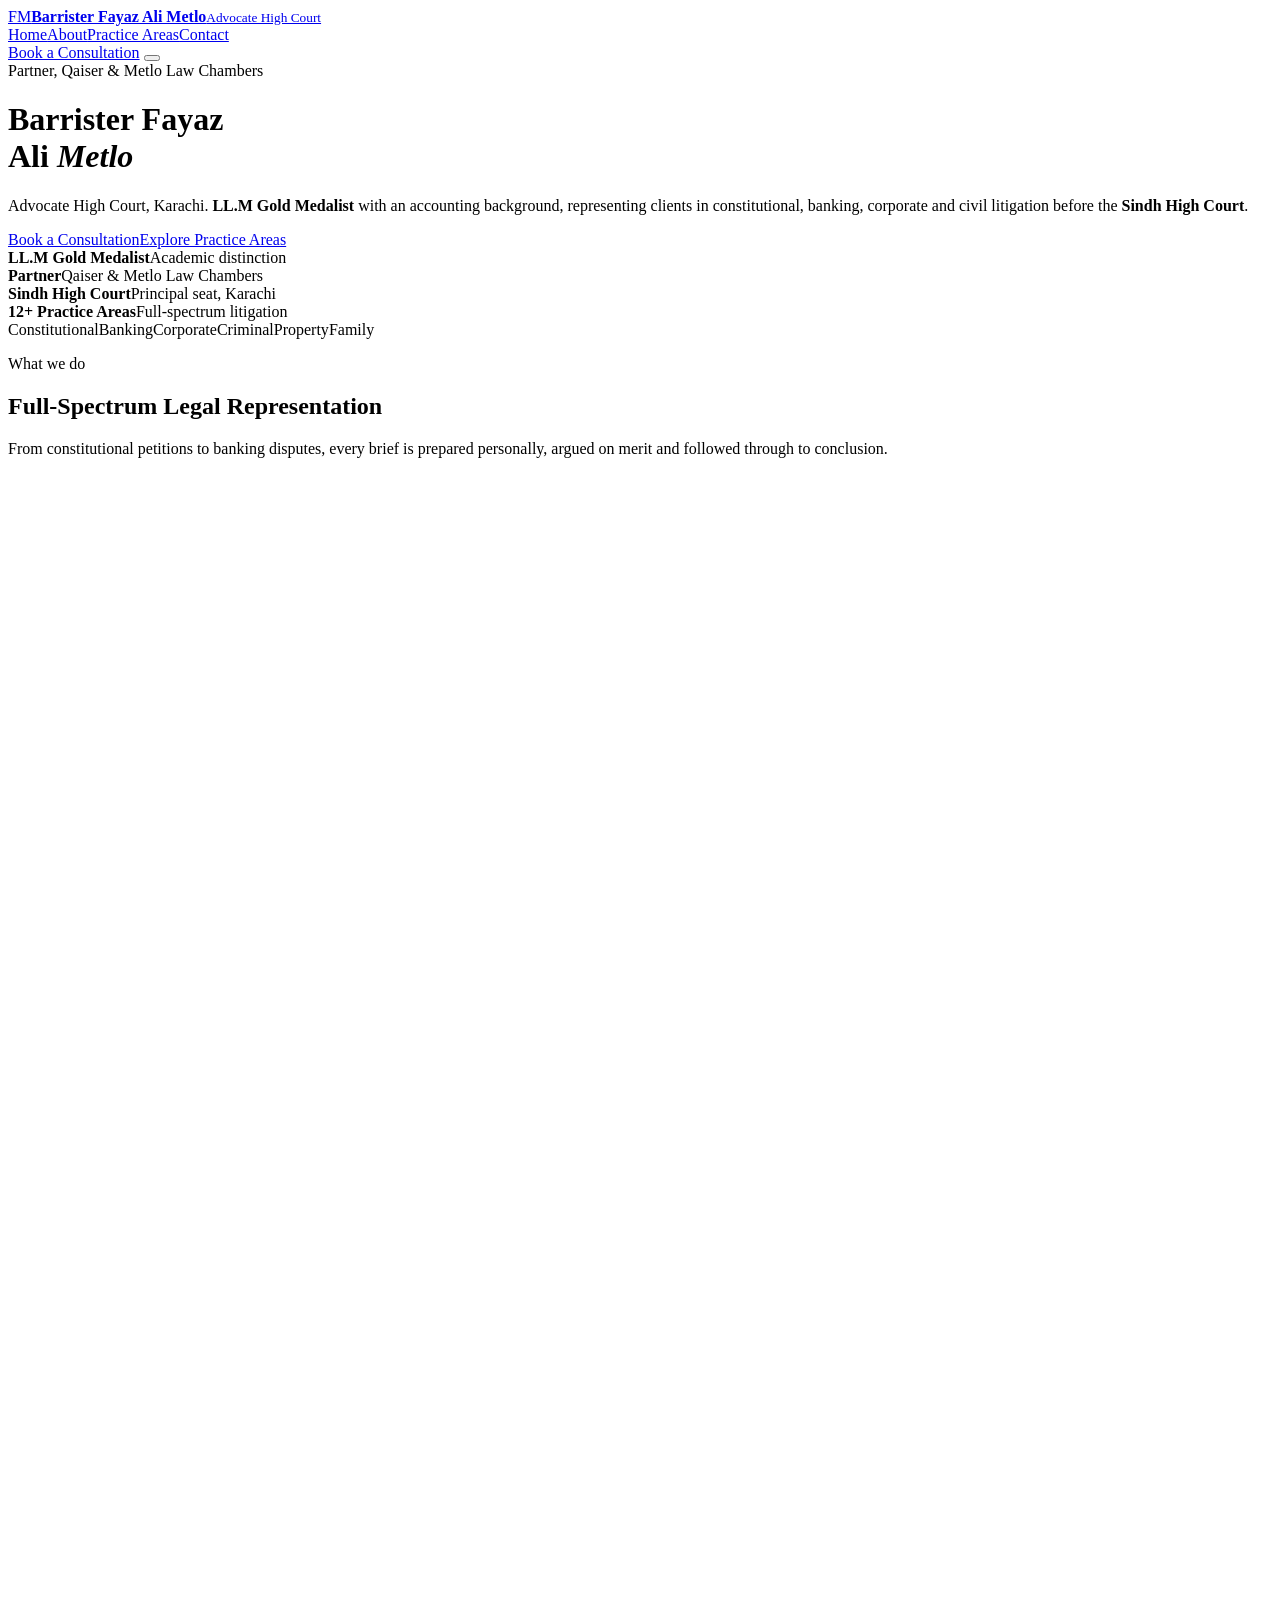
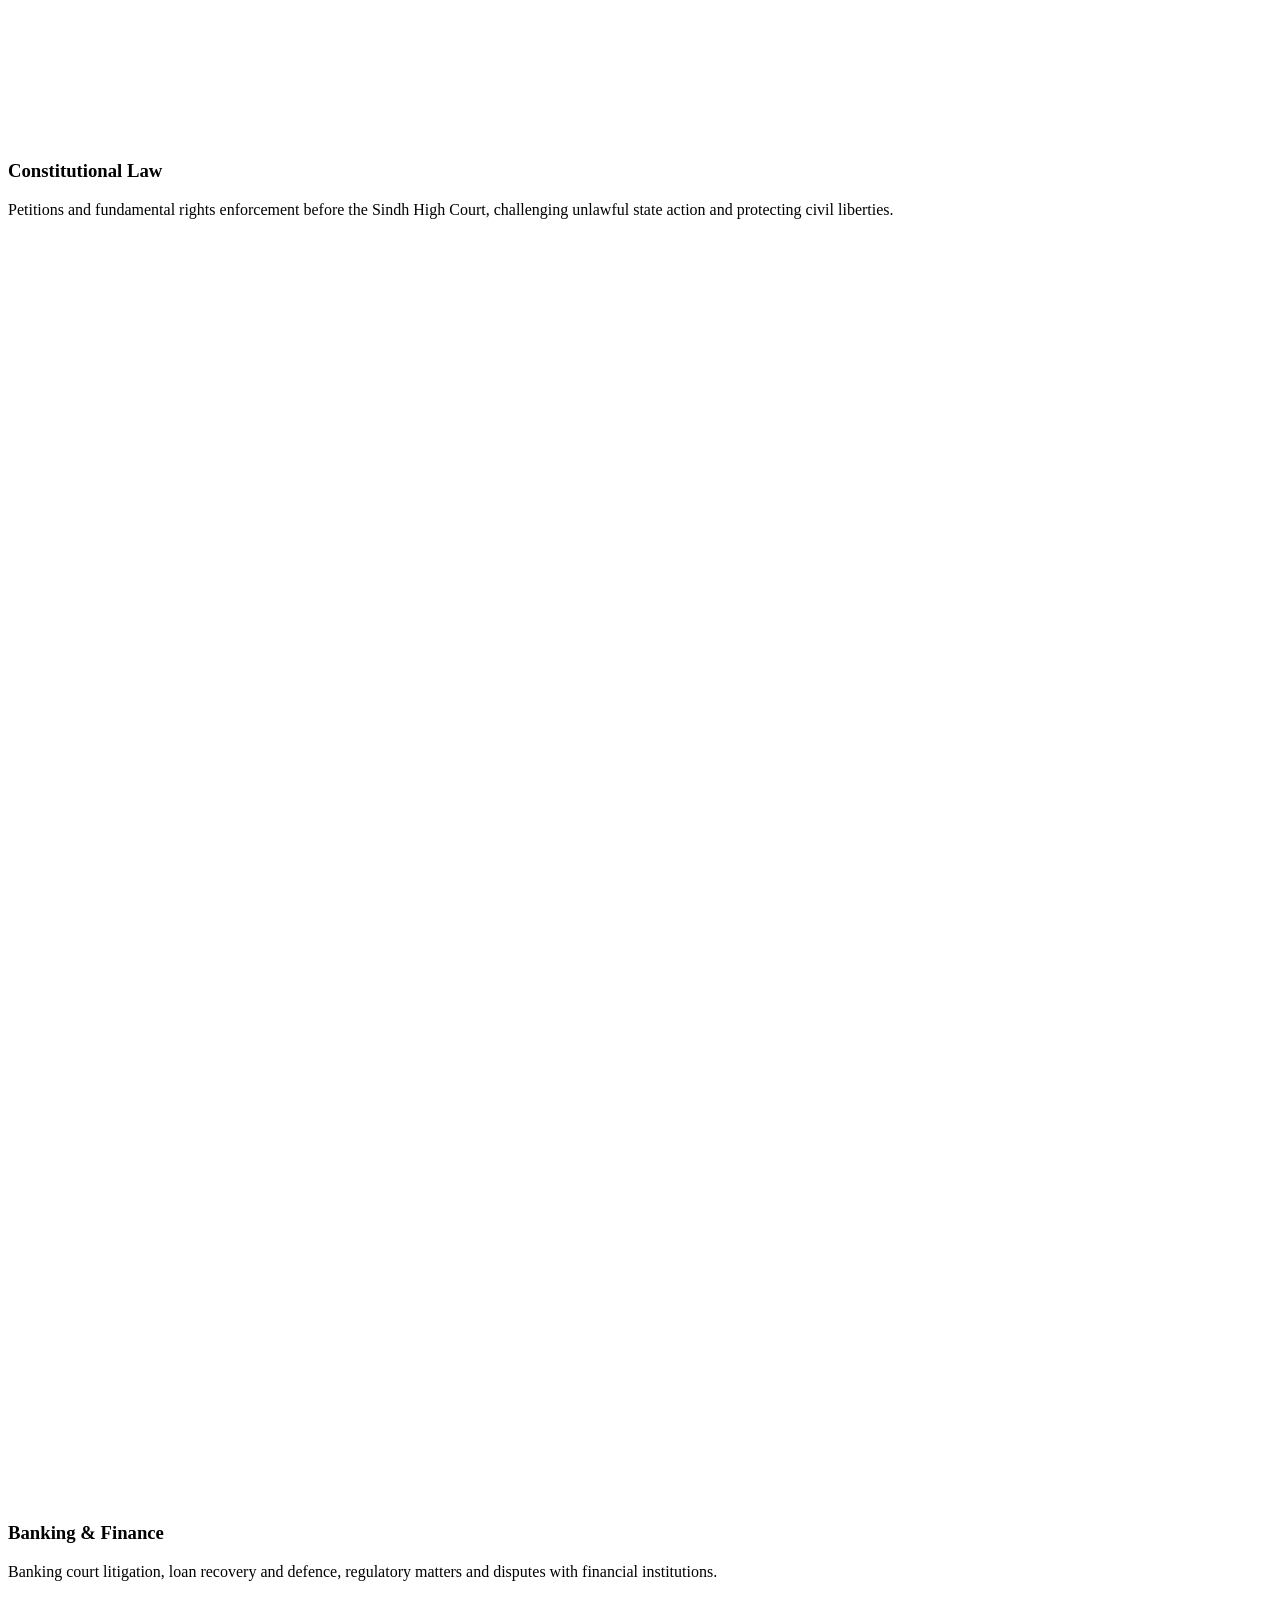
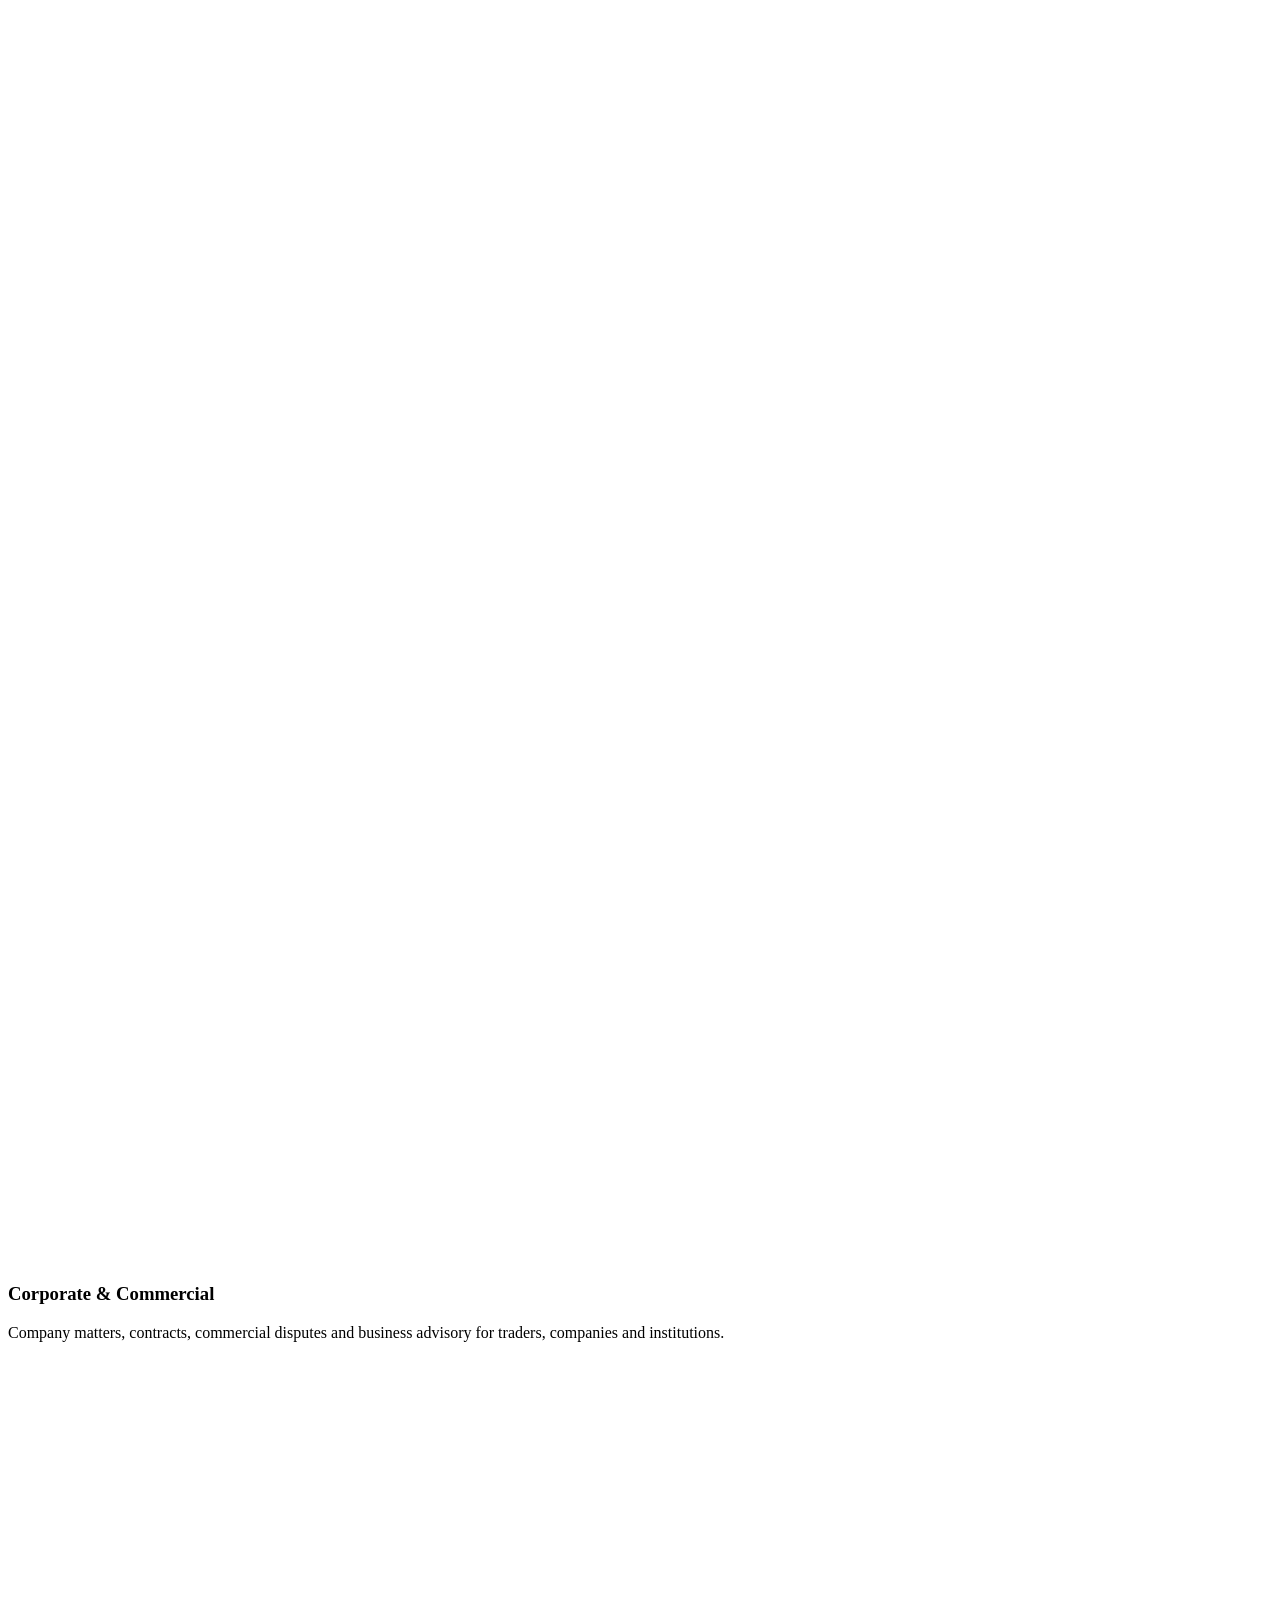
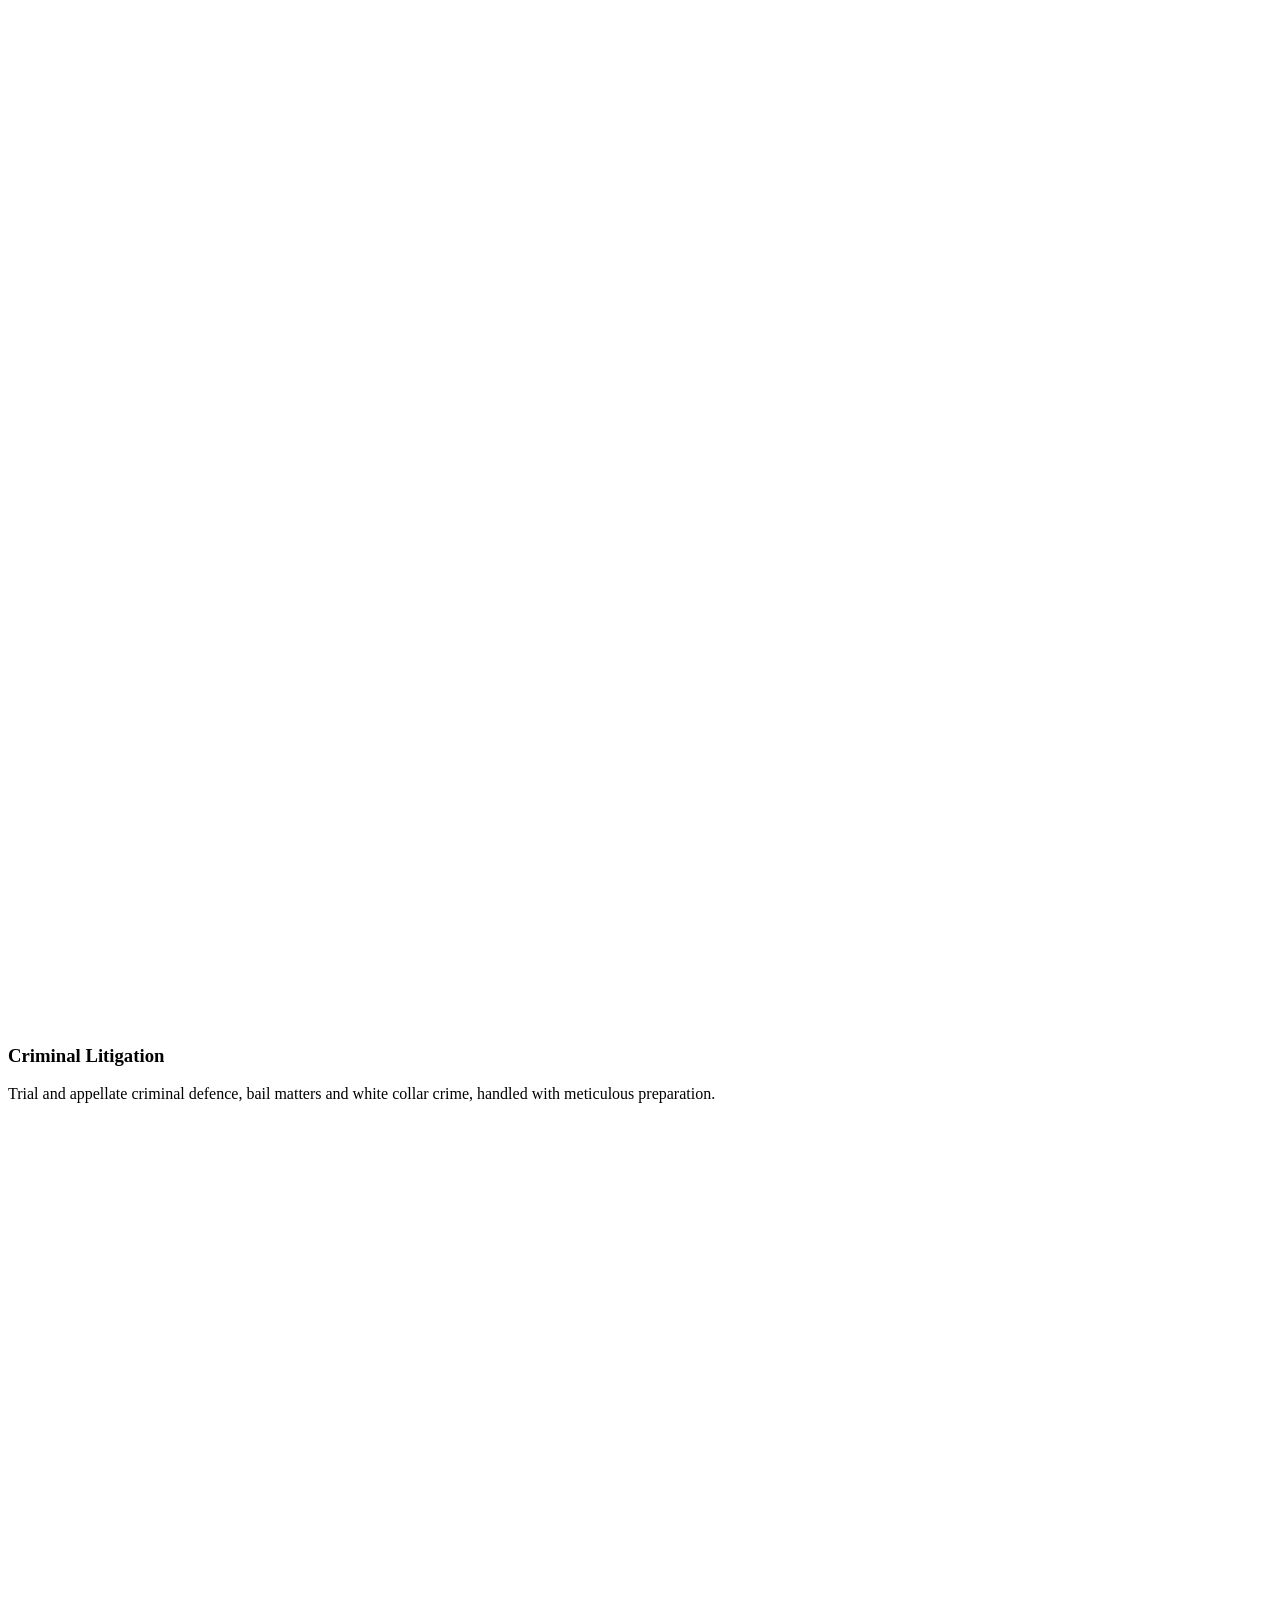
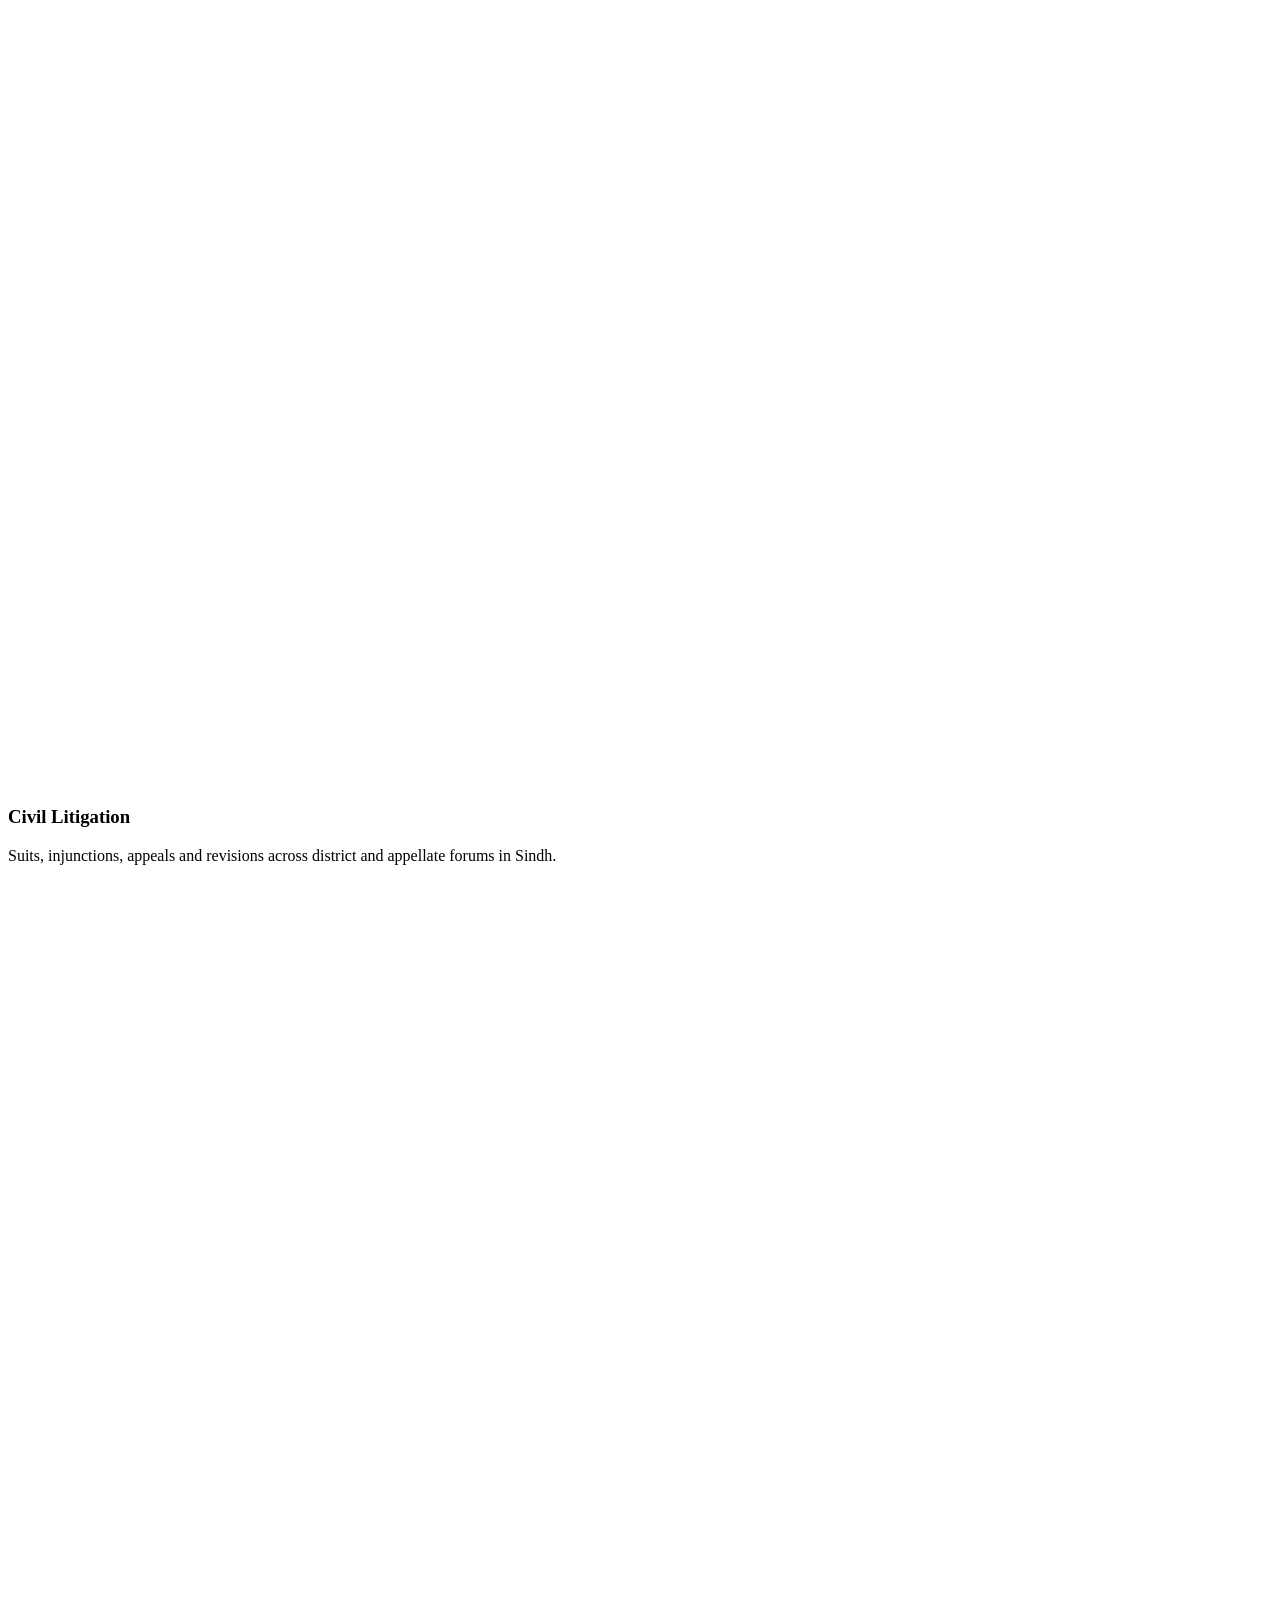
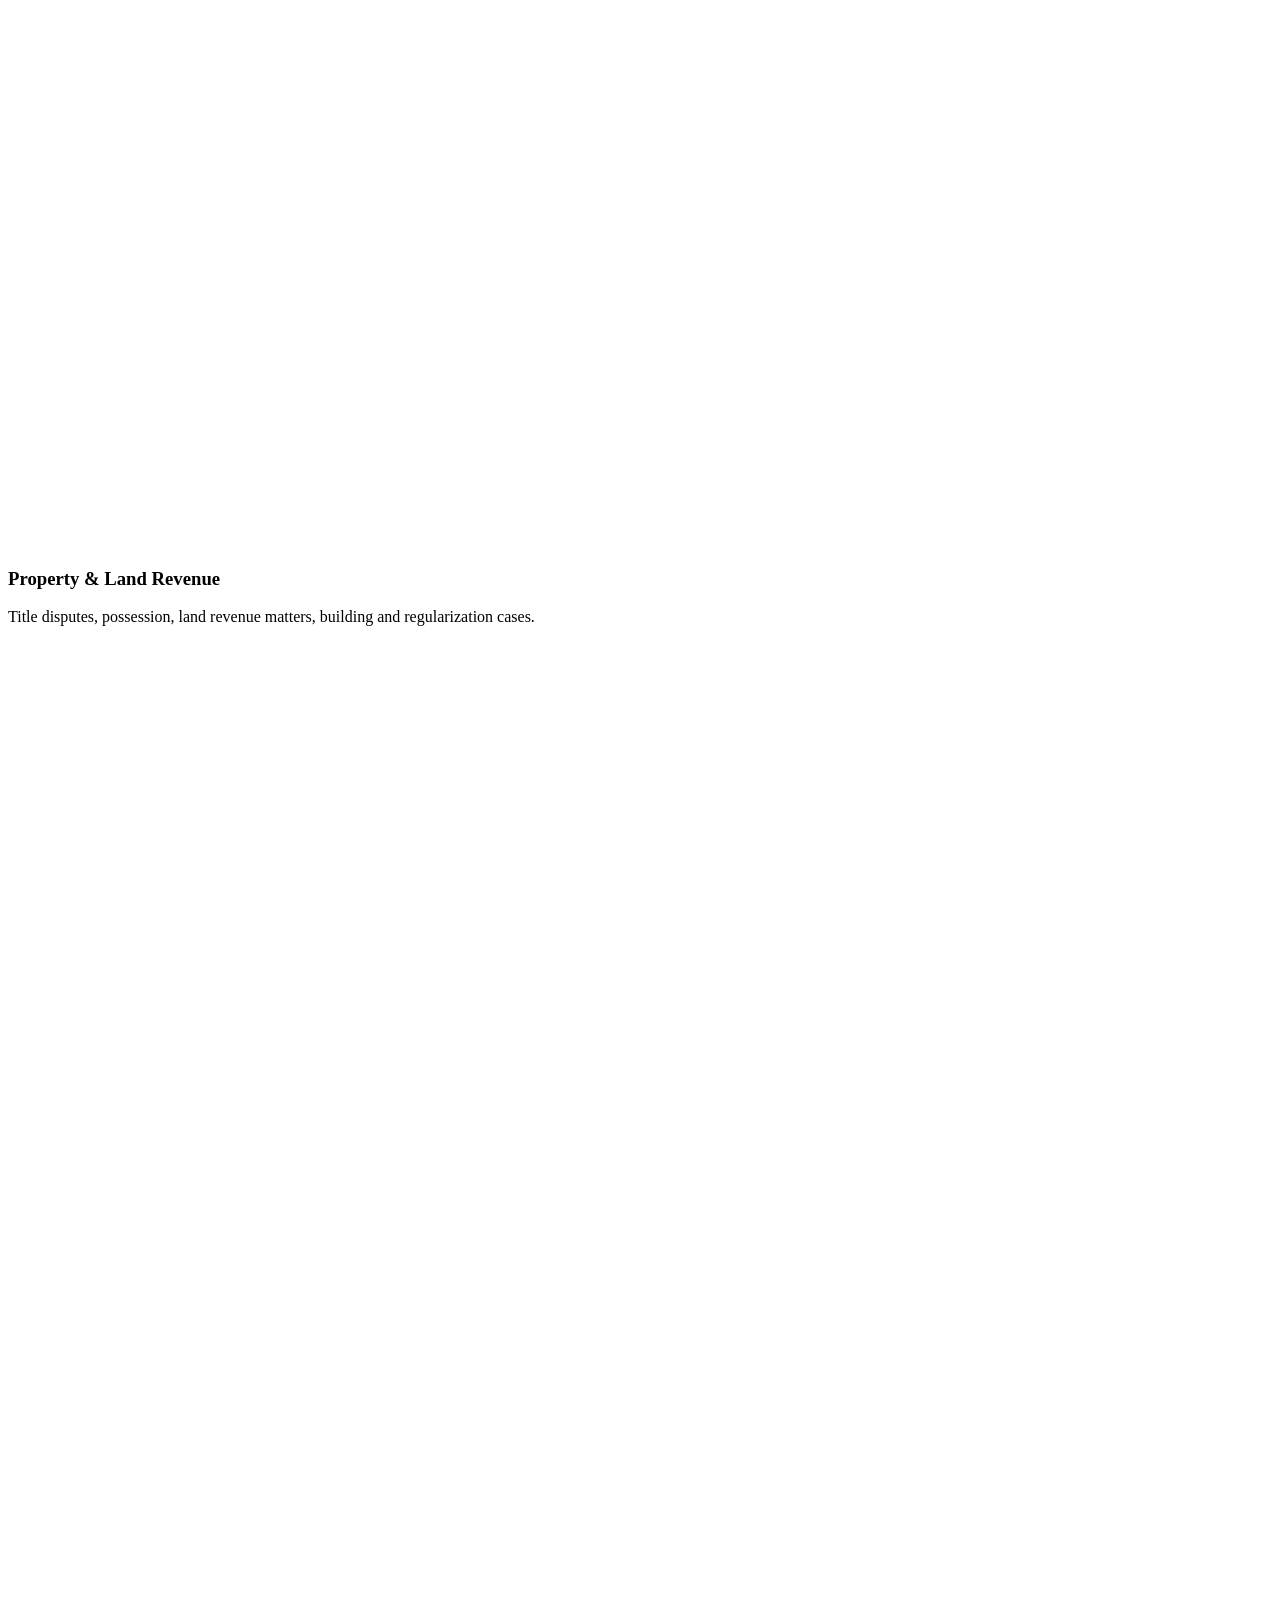
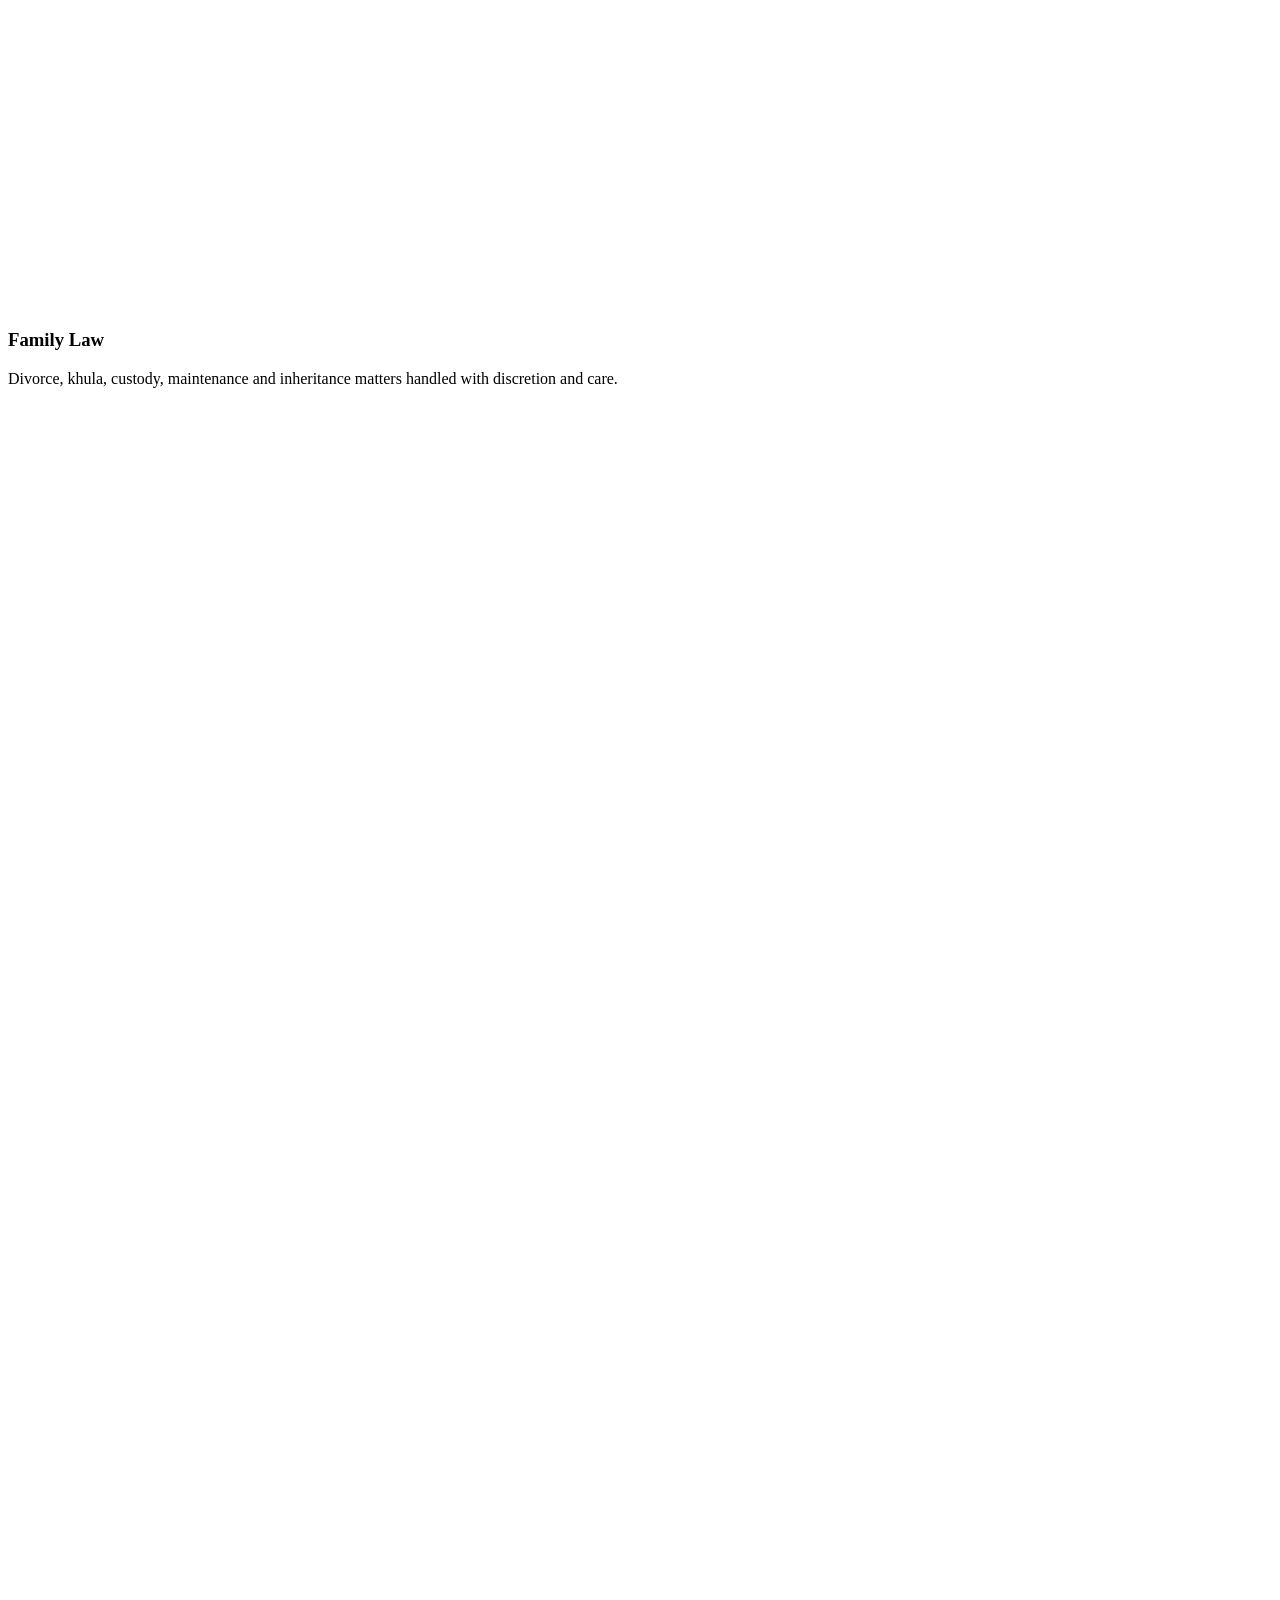
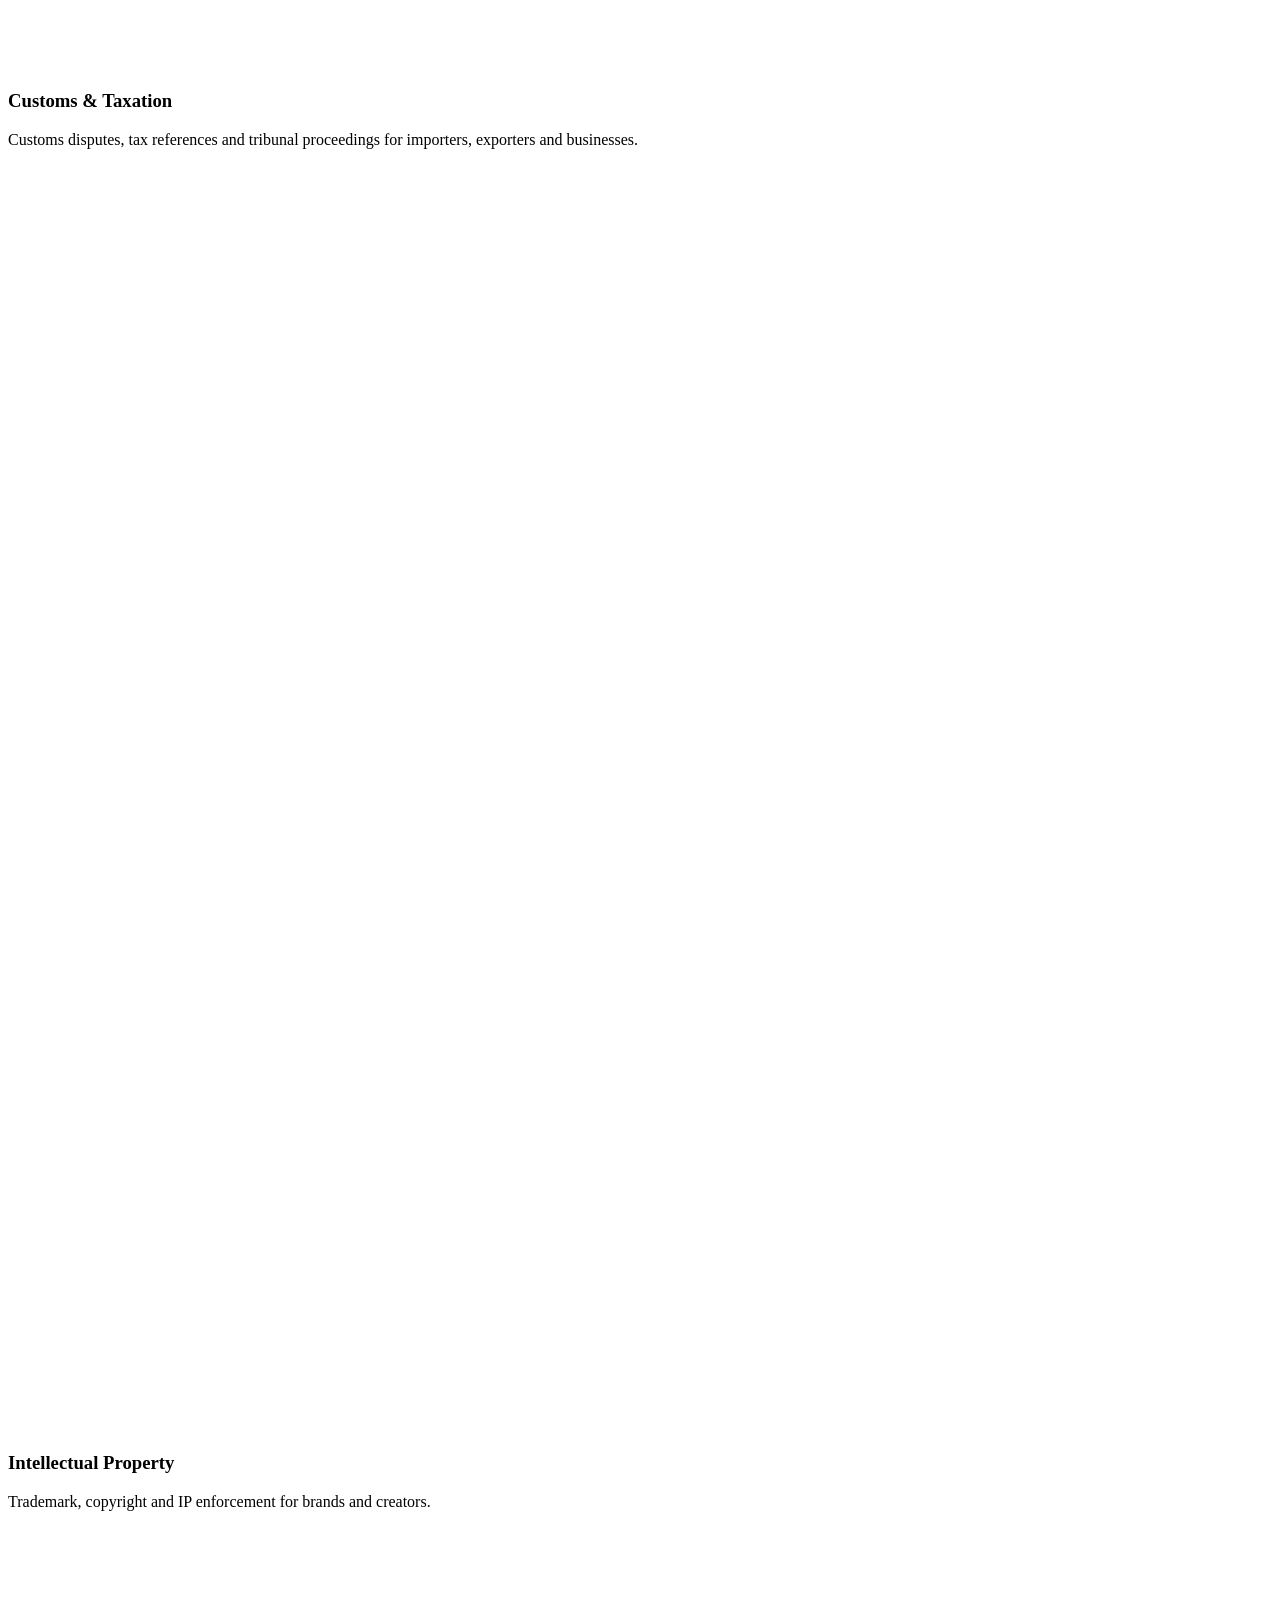
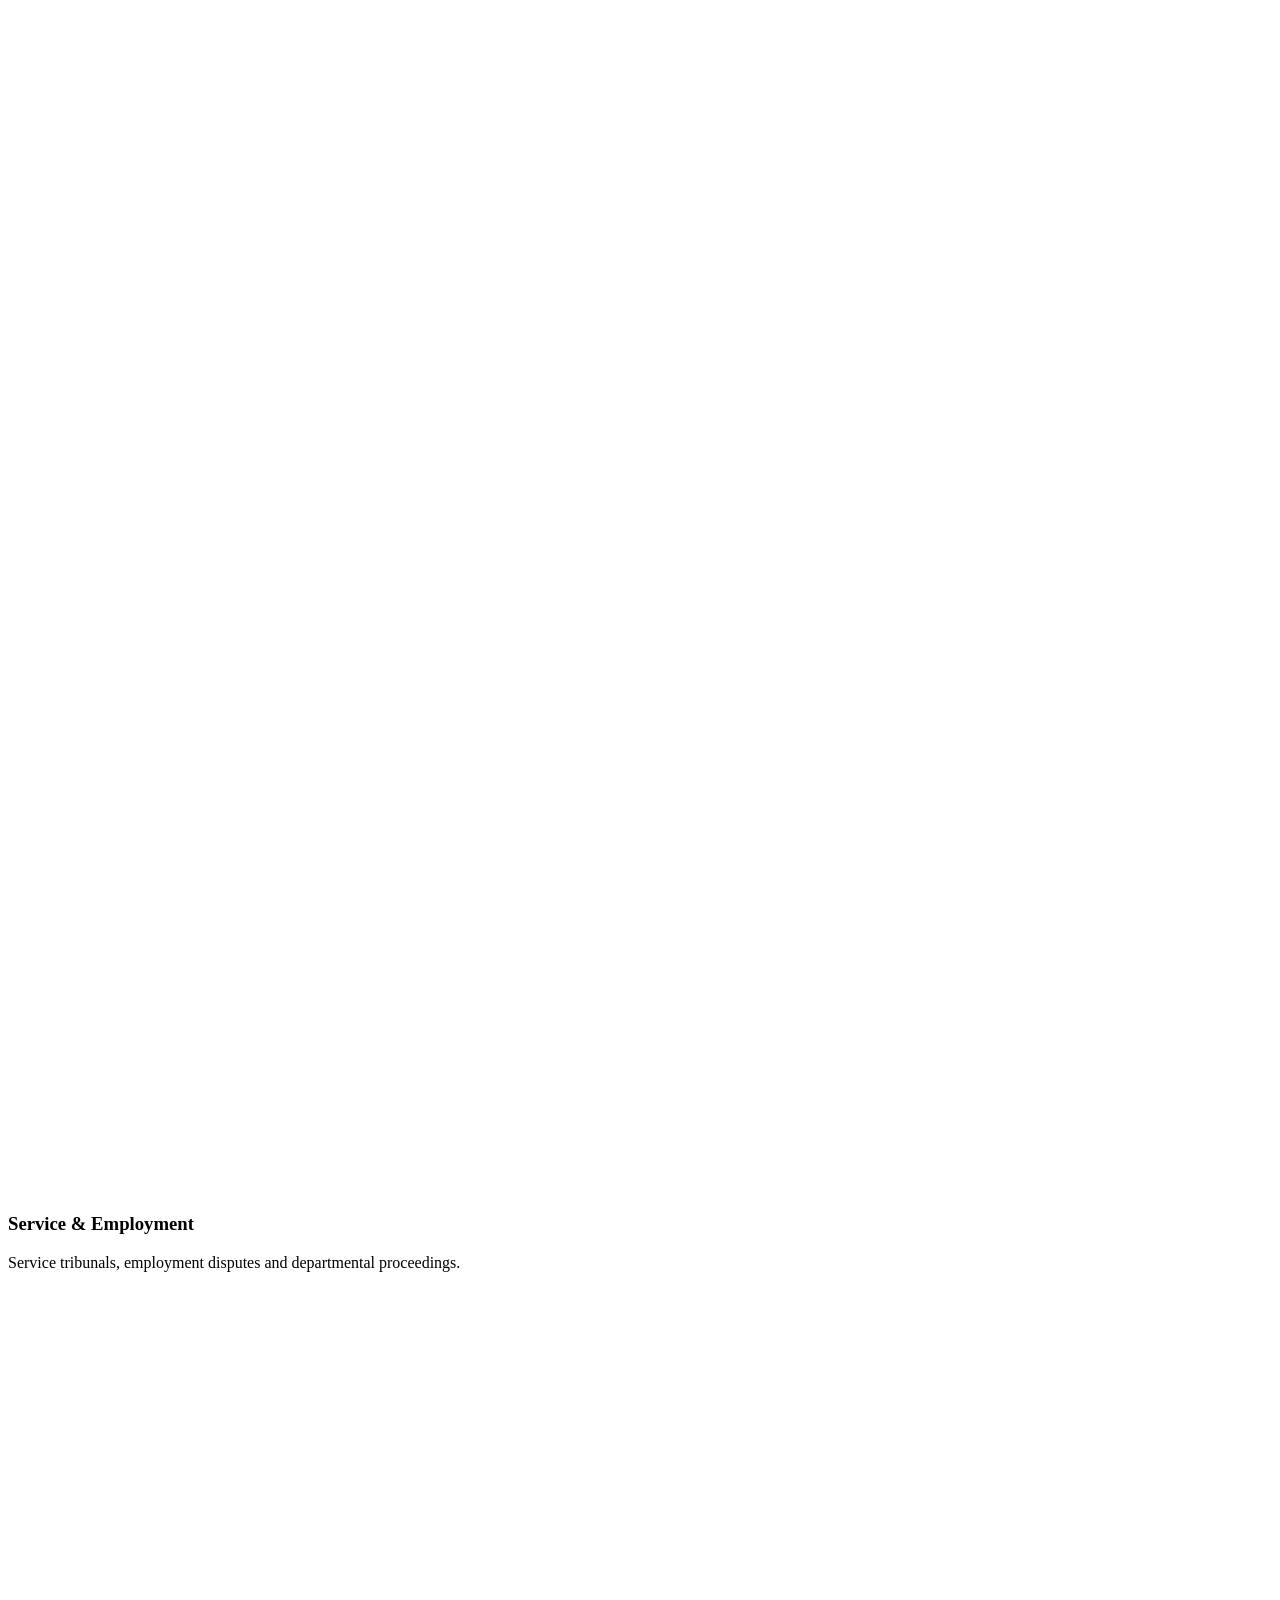
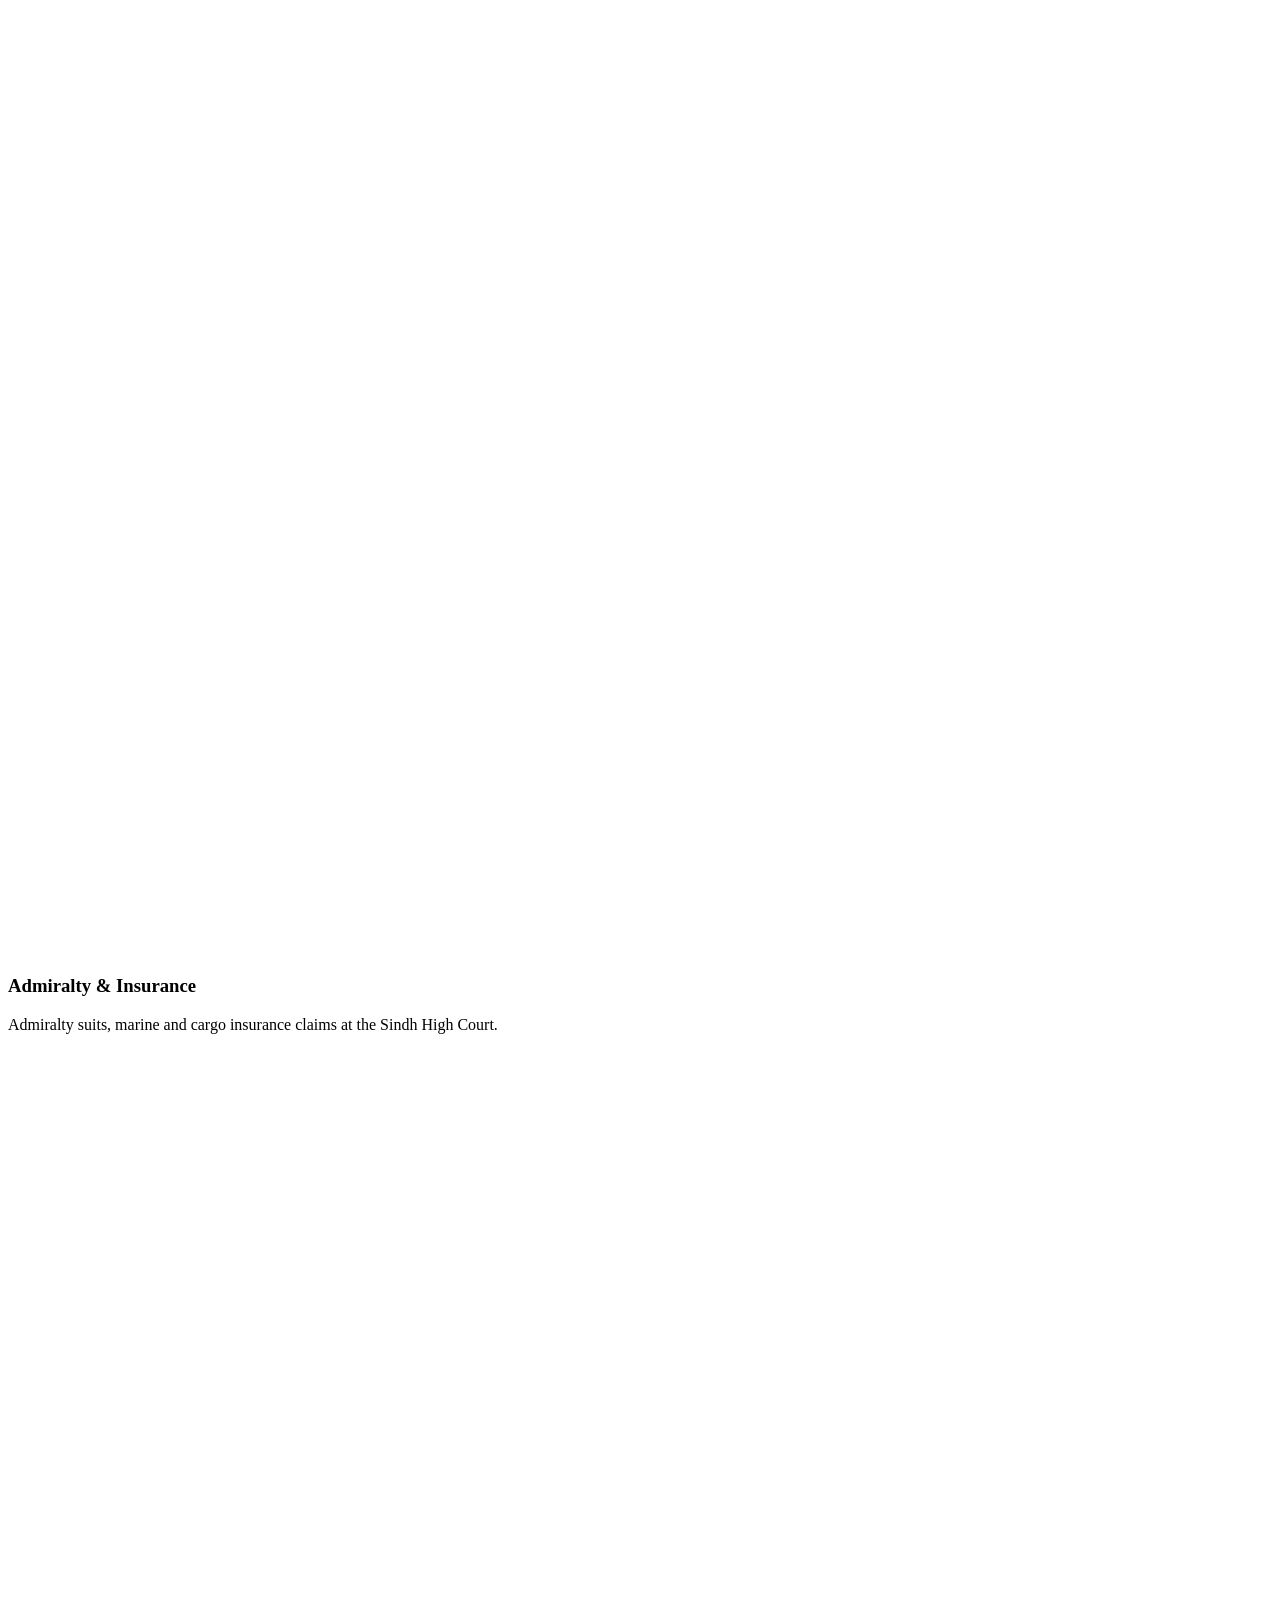
==== index.html @ 72670cf3 "Add index.html" ====
<!DOCTYPE html>
<html lang="en">
<head>
<meta charset="UTF-8">
<meta name="viewport" content="width=device-width, initial-scale=1.0">
<title>Barrister Fayaz Ali Metlo | Advocate High Court, Karachi</title>
<meta name="description" content="Official website of Barrister Fayaz Ali Metlo, Partner at Qaiser and Metlo Law Chambers, Karachi. LL.M Gold Medalist practising before the Sindh High Court in constitutional, banking, corporate and civil matters.">
<link rel="preconnect" href="https://fonts.googleapis.com">
<link href="https://fonts.googleapis.com/css2?family=Playfair+Display:wght@500;600;700;800&family=Inter:wght@400;500;600;700&display=swap" rel="stylesheet">
<link rel="stylesheet" href="assets/css/style.css">
<link rel="icon" href="data:image/svg+xml,<svg xmlns='http://www.w3.org/2000/svg' viewBox='0 0 100 100'><rect width='100' height='100' rx='20' fill='%230a1628'/><text x='50' y='66' font-size='44' text-anchor='middle' fill='%23c9a24b' font-family='Georgia'>FM</text></svg>">
</head>
<body>
<header id="hdr"><div class="wrap nav">
  <a class="brand" href="index.html"><span class="mono">FM</span><span><b>Barrister Fayaz Ali Metlo</b><small>Advocate High Court</small></span></a>
  <nav id="mainnav"><a href="index.html" class="active">Home</a><a href="about.html" class="">About</a><a href="practice-areas.html" class="">Practice Areas</a><a href="contact.html" class="">Contact</a></nav>
  <a class="btn gold" href="contact.html">Book a Consultation</a>
  <button class="burger" id="burger" aria-label="Menu"><span></span><span></span><span></span></button>
</div></header>
<div class="hero"><div class="wrap">
  <span class="eyebrow"><i></i> Partner, Qaiser &amp; Metlo Law Chambers</span>
  <h1>Barrister Fayaz<br>Ali <em>Metlo</em></h1>
  <p class="role">Advocate High Court, Karachi. <b>LL.M Gold Medalist</b> with an accounting background, representing clients in constitutional, banking, corporate and civil litigation before the <b>Sindh High Court</b>.</p>
  <div class="ctas"><a class="btn gold" href="contact.html">Book a Consultation</a><a class="btn ghost" href="practice-areas.html">Explore Practice Areas</a></div>
  <div class="stats">
    <div class="stat"><b>LL.M Gold Medalist</b><span>Academic distinction</span></div>
    <div class="stat"><b>Partner</b><span>Qaiser &amp; Metlo Law Chambers</span></div>
    <div class="stat"><b>Sindh High Court</b><span>Principal seat, Karachi</span></div>
    <div class="stat"><b>12+ Practice Areas</b><span>Full-spectrum litigation</span></div>
  </div>
</div></div>
<div class="trust"><div class="wrap"><span>Constitutional</span><span>Banking</span><span>Corporate</span><span>Criminal</span><span>Property</span><span>Family</span></div></div>

<section><div class="wrap">
  <p class="kick">What we do</p><h2 class="title">Full-Spectrum Legal Representation</h2>
  <p class="sub">From constitutional petitions to banking disputes, every brief is prepared personally, argued on merit and followed through to conclusion.</p>
  <div class="grid g3"><div class="card reveal"><div class="ic"><svg viewBox="0 0 24 24" fill="none" stroke-width="1.7" stroke-linecap="round" stroke-linejoin="round"><path d="M12 3v3M5 21h14M12 6l-6 1 6-1 6 1M6 7l-2.5 6a3.5 3.5 0 0 0 7 0L8 7M18 7l-2.5 6a3.5 3.5 0 0 0 7 0L20 7" transform="scale(0.92) translate(1,0)"/><path d="M12 6v13M8.5 21h7"/></svg></div><h3>Constitutional Law</h3><p>Petitions and fundamental rights enforcement before the Sindh High Court, challenging unlawful state action and protecting civil liberties.</p></div><div class="card reveal"><div class="ic"><svg viewBox="0 0 24 24" fill="none" stroke-width="1.7" stroke-linecap="round" stroke-linejoin="round"><path d="M12 3v3M5 21h14M12 6l-6 1 6-1 6 1M6 7l-2.5 6a3.5 3.5 0 0 0 7 0L8 7M18 7l-2.5 6a3.5 3.5 0 0 0 7 0L20 7" transform="scale(0.92) translate(1,0)"/><path d="M12 6v13M8.5 21h7"/></svg></div><h3>Banking & Finance</h3><p>Banking court litigation, loan recovery and defence, regulatory matters and disputes with financial institutions.</p></div><div class="card reveal"><div class="ic"><svg viewBox="0 0 24 24" fill="none" stroke-width="1.7" stroke-linecap="round" stroke-linejoin="round"><path d="M12 3v3M5 21h14M12 6l-6 1 6-1 6 1M6 7l-2.5 6a3.5 3.5 0 0 0 7 0L8 7M18 7l-2.5 6a3.5 3.5 0 0 0 7 0L20 7" transform="scale(0.92) translate(1,0)"/><path d="M12 6v13M8.5 21h7"/></svg></div><h3>Corporate & Commercial</h3><p>Company matters, contracts, commercial disputes and business advisory for traders, companies and institutions.</p></div><div class="card reveal"><div class="ic"><svg viewBox="0 0 24 24" fill="none" stroke-width="1.7" stroke-linecap="round" stroke-linejoin="round"><path d="M12 3v3M5 21h14M12 6l-6 1 6-1 6 1M6 7l-2.5 6a3.5 3.5 0 0 0 7 0L8 7M18 7l-2.5 6a3.5 3.5 0 0 0 7 0L20 7" transform="scale(0.92) translate(1,0)"/><path d="M12 6v13M8.5 21h7"/></svg></div><h3>Criminal Litigation</h3><p>Trial and appellate criminal defence, bail matters and white collar crime, handled with meticulous preparation.</p></div><div class="card reveal"><div class="ic"><svg viewBox="0 0 24 24" fill="none" stroke-width="1.7" stroke-linecap="round" stroke-linejoin="round"><path d="M12 3v3M5 21h14M12 6l-6 1 6-1 6 1M6 7l-2.5 6a3.5 3.5 0 0 0 7 0L8 7M18 7l-2.5 6a3.5 3.5 0 0 0 7 0L20 7" transform="scale(0.92) translate(1,0)"/><path d="M12 6v13M8.5 21h7"/></svg></div><h3>Civil Litigation</h3><p>Suits, injunctions, appeals and revisions across district and appellate forums in Sindh.</p></div><div class="card reveal"><div class="ic"><svg viewBox="0 0 24 24" fill="none" stroke-width="1.7" stroke-linecap="round" stroke-linejoin="round"><path d="M12 3v3M5 21h14M12 6l-6 1 6-1 6 1M6 7l-2.5 6a3.5 3.5 0 0 0 7 0L8 7M18 7l-2.5 6a3.5 3.5 0 0 0 7 0L20 7" transform="scale(0.92) translate(1,0)"/><path d="M12 6v13M8.5 21h7"/></svg></div><h3>Property & Land Revenue</h3><p>Title disputes, possession, land revenue matters, building and regularization cases.</p></div><div class="card reveal"><div class="ic"><svg viewBox="0 0 24 24" fill="none" stroke-width="1.7" stroke-linecap="round" stroke-linejoin="round"><path d="M12 3v3M5 21h14M12 6l-6 1 6-1 6 1M6 7l-2.5 6a3.5 3.5 0 0 0 7 0L8 7M18 7l-2.5 6a3.5 3.5 0 0 0 7 0L20 7" transform="scale(0.92) translate(1,0)"/><path d="M12 6v13M8.5 21h7"/></svg></div><h3>Family Law</h3><p>Divorce, khula, custody, maintenance and inheritance matters handled with discretion and care.</p></div><div class="card reveal"><div class="ic"><svg viewBox="0 0 24 24" fill="none" stroke-width="1.7" stroke-linecap="round" stroke-linejoin="round"><path d="M12 3v3M5 21h14M12 6l-6 1 6-1 6 1M6 7l-2.5 6a3.5 3.5 0 0 0 7 0L8 7M18 7l-2.5 6a3.5 3.5 0 0 0 7 0L20 7" transform="scale(0.92) translate(1,0)"/><path d="M12 6v13M8.5 21h7"/></svg></div><h3>Customs & Taxation</h3><p>Customs disputes, tax references and tribunal proceedings for importers, exporters and businesses.</p></div><div class="card reveal"><div class="ic"><svg viewBox="0 0 24 24" fill="none" stroke-width="1.7" stroke-linecap="round" stroke-linejoin="round"><path d="M12 3v3M5 21h14M12 6l-6 1 6-1 6 1M6 7l-2.5 6a3.5 3.5 0 0 0 7 0L8 7M18 7l-2.5 6a3.5 3.5 0 0 0 7 0L20 7" transform="scale(0.92) translate(1,0)"/><path d="M12 6v13M8.5 21h7"/></svg></div><h3>Intellectual Property</h3><p>Trademark, copyright and IP enforcement for brands and creators.</p></div><div class="card reveal"><div class="ic"><svg viewBox="0 0 24 24" fill="none" stroke-width="1.7" stroke-linecap="round" stroke-linejoin="round"><path d="M12 3v3M5 21h14M12 6l-6 1 6-1 6 1M6 7l-2.5 6a3.5 3.5 0 0 0 7 0L8 7M18 7l-2.5 6a3.5 3.5 0 0 0 7 0L20 7" transform="scale(0.92) translate(1,0)"/><path d="M12 6v13M8.5 21h7"/></svg></div><h3>Service & Employment</h3><p>Service tribunals, employment disputes and departmental proceedings.</p></div><div class="card reveal"><div class="ic"><svg viewBox="0 0 24 24" fill="none" stroke-width="1.7" stroke-linecap="round" stroke-linejoin="round"><path d="M12 3v3M5 21h14M12 6l-6 1 6-1 6 1M6 7l-2.5 6a3.5 3.5 0 0 0 7 0L8 7M18 7l-2.5 6a3.5 3.5 0 0 0 7 0L20 7" transform="scale(0.92) translate(1,0)"/><path d="M12 6v13M8.5 21h7"/></svg></div><h3>Admiralty & Insurance</h3><p>Admiralty suits, marine and cargo insurance claims at the Sindh High Court.</p></div><div class="card reveal"><div class="ic"><svg viewBox="0 0 24 24" fill="none" stroke-width="1.7" stroke-linecap="round" stroke-linejoin="round"><path d="M12 3v3M5 21h14M12 6l-6 1 6-1 6 1M6 7l-2.5 6a3.5 3.5 0 0 0 7 0L8 7M18 7l-2.5 6a3.5 3.5 0 0 0 7 0L20 7" transform="scale(0.92) translate(1,0)"/><path d="M12 6v13M8.5 21h7"/></svg></div><h3>Arbitration & Mediation</h3><p>Arbitration, adjudication and mediation conducted to international standards, resolving disputes out of court where possible.</p></div></div>
</div></section>

<section class="alt"><div class="wrap about">
  <div class="portrait reveal">
    <span class="mono">FM</span><h3>Fayaz Ali Metlo</h3><p class="p-role">Barrister · Partner, QMLC</p>
    <ul><li>LL.M Gold Medalist</li><li>Accounting background: finance fluent counsel</li><li>Regular counsel before the Sindh High Court</li><li>Candidate, General Secretary, Karachi Bar Association 2026–27</li></ul>
  </div>
  <div class="reveal">
    <p class="kick">About</p><h2 class="title" style="text-align:left">Counsel You Can Measure<br>By Results</h2>
    <p>Barrister Fayaz Ali Metlo is a <b>Partner at Qaiser &amp; Metlo Law Chambers</b>, a Karachi chambers whose members have been involved in leading cases for over four decades. His practice is anchored at the <b>Sindh High Court</b>, with appearances across district courts, banking courts, special courts and tribunals.</p>
    <p>An <b>LL.M Gold Medalist</b> with a background in <b>accounting</b>, he brings rare financial fluency to banking, corporate and taxation disputes, reading a balance sheet as confidently as a brief.</p>
    <div class="checks"><span>Constitutional petitions</span><span>Banking court matters</span><span>Corporate disputes</span><span>Criminal defence</span><span>Property litigation</span><span>Family matters</span></div>
    <a class="btn dark" href="about.html">Read Full Profile</a>
  </div>
</div></section>

<section><div class="wrap">
  <p class="kick">How it works</p><h2 class="title">From First Meeting to Final Order</h2>
  <p class="sub">A clear, disciplined process, so you always know where your case stands.</p>
  <div class="steps">
    <div class="step reveal"><h3>Consultation</h3><p>Share your documents and facts. You get an honest first assessment of merits, risks and options.</p></div>
    <div class="step reveal"><h3>Strategy</h3><p>A written roadmap: forum, timeline, evidence and the strongest available remedy for your matter.</p></div>
    <div class="step reveal"><h3>Representation</h3><p>Drafting, filing and personal advocacy at every hearing, with updates after each date.</p></div>
    <div class="step reveal"><h3>Resolution</h3><p>Judgment, settlement or appeal, executed and explained, with certified copies for your record.</p></div>
  </div>
</div></section>

<section style="padding-top:0"><div class="wrap">
  <div class="banner reveal">
    <div><h2>Committed to the Bar,<br><em>Committed to Justice</em></h2><p>Experience. Dedication. Integrity. Barrister Fayaz Ali Metlo serves the legal fraternity as a candidate for General Secretary of the Karachi Bar Association for 2026–27, advocating for the welfare and dignity of advocates.</p></div>
    <div class="card2"><b>Karachi Bar Association</b><span>Candidate for General Secretary<br>Elections 2026–27</span></div>
  </div>
</div></section>

<section class="alt"><div class="wrap">
  <p class="kick">FAQ</p><h2 class="title">Common Questions</h2><p class="sub">Quick answers before you book.</p>
  <div class="faq">
    <details><summary>Which courts does Barrister Metlo practise in?</summary><p>Primarily the Sindh High Court at Karachi, along with District and Sessions Courts, Banking Courts, Accountability Courts, special courts and tribunals across Sindh.</p></details>
    <details><summary>How do I book a consultation?</summary><p>Use the contact form on this website with a short summary of your matter. The chambers will respond with an appointment time and a list of documents to bring.</p></details>
    <details><summary>What should I bring to the first meeting?</summary><p>Bring your CNIC, all notices, orders or agreements connected with the matter, and a one-page timeline of events. Originals are only needed at the filing stage.</p></details>
    <details><summary>Does the chambers handle matters outside Karachi?</summary><p>Yes. Through Qaiser and Metlo Law Chambers, matters are coordinated across Sindh, and appellate strategy is planned from the Karachi office.</p></details>
  </div>
  <div style="text-align:center;margin-top:46px"><a class="btn gold" href="contact.html">Start Your Consultation</a></div>
</div></section>

<footer><div class="wrap">
  <div class="f-grid">
    <div>
      <div class="f-brand"><span class="mono">FM</span><span><b style="font-family:'Playfair Display',serif;font-size:18px">Barrister Fayaz Ali Metlo</b><br><small style="color:#e3c878;letter-spacing:2px;font-size:11px">ADVOCATE HIGH COURT</small></span></div>
      <p>Partner at Qaiser &amp; Metlo Law Chambers, Karachi. Counsel for constitutional, banking, corporate and civil matters before the Sindh High Court and subordinate courts.</p>
      <div class="socials">
        <a href="https://www.tiktok.com/@barrister.fayaz.metlo" target="_blank" rel="noopener" aria-label="TikTok"><svg viewBox="0 0 24 24"><path d="M19.6 6.3a4.8 4.8 0 0 1-3.5-4.6H12.6v13.9a2.9 2.9 0 1 1-2-2.7V9.2a6.6 6.6 0 1 0 5.5 6.4V8.1a8.3 8.3 0 0 0 4.3 1.3V5.9c-.3.1-.6.2-.8.4z"/></svg></a>
        <a href="https://qmlc.pk" target="_blank" rel="noopener" aria-label="Chambers website"><svg viewBox="0 0 24 24"><path d="M12 2a10 10 0 1 0 0 20 10 10 0 0 0 0-20zm7.9 9h-3a15.6 15.6 0 0 0-1.3-5.3A8 8 0 0 1 19.9 11zM12 4.1c.8 1 2 3.2 2.4 6.9H9.6C10 7.3 11.2 5.1 12 4.1zM4.1 13h3a15.6 15.6 0 0 0 1.3 5.3A8 8 0 0 1 4.1 13zm0-2a8 8 0 0 1 4.3-5.3A15.6 15.6 0 0 0 7.1 11h-3zM12 19.9c-.8-1-2-3.2-2.4-6.9h4.8c-.4 3.7-1.6 5.9-2.4 6.9zm2.7-1.6a15.6 15.6 0 0 0 1.3-5.3h3a8 8 0 0 1-4.3 5.3zm1.9-7.3a15.6 15.6 0 0 0-1.3-5.3 8 8 0 0 1-1.9 5.3z" transform="translate(0.5,0) scale(0.92)"/></svg></a>
      </div>
    </div>
    <div><h4>Quick Links</h4><a href="index.html">Home</a><a href="about.html">About</a><a href="practice-areas.html">Practice Areas</a><a href="contact.html">Contact</a></div>
    <div><h4>Practice</h4><a href="practice-areas.html">Constitutional Law</a><a href="practice-areas.html">Banking &amp; Finance</a><a href="practice-areas.html">Corporate &amp; Commercial</a><a href="practice-areas.html">Criminal Litigation</a><a href="practice-areas.html">Property &amp; Land</a></div>
    <div><h4>Chambers</h4><p>Qaiser &amp; Metlo Law Chambers<br>Boat Basin, Clifton<br>Karachi, Pakistan</p><p style="margin-top:12px">Courts: Sindh High Court, Karachi<br>District &amp; Sessions Courts, Banking Courts, Tribunals</p></div>
  </div>
  <div class="f-bottom"><span>© <span id="yr"></span> Barrister Fayaz Ali Metlo. All rights reserved.</span><span>Partner, Qaiser &amp; Metlo Law Chambers</span></div>
</div></footer>
<script src="assets/js/main.js"></script>
</body></html>
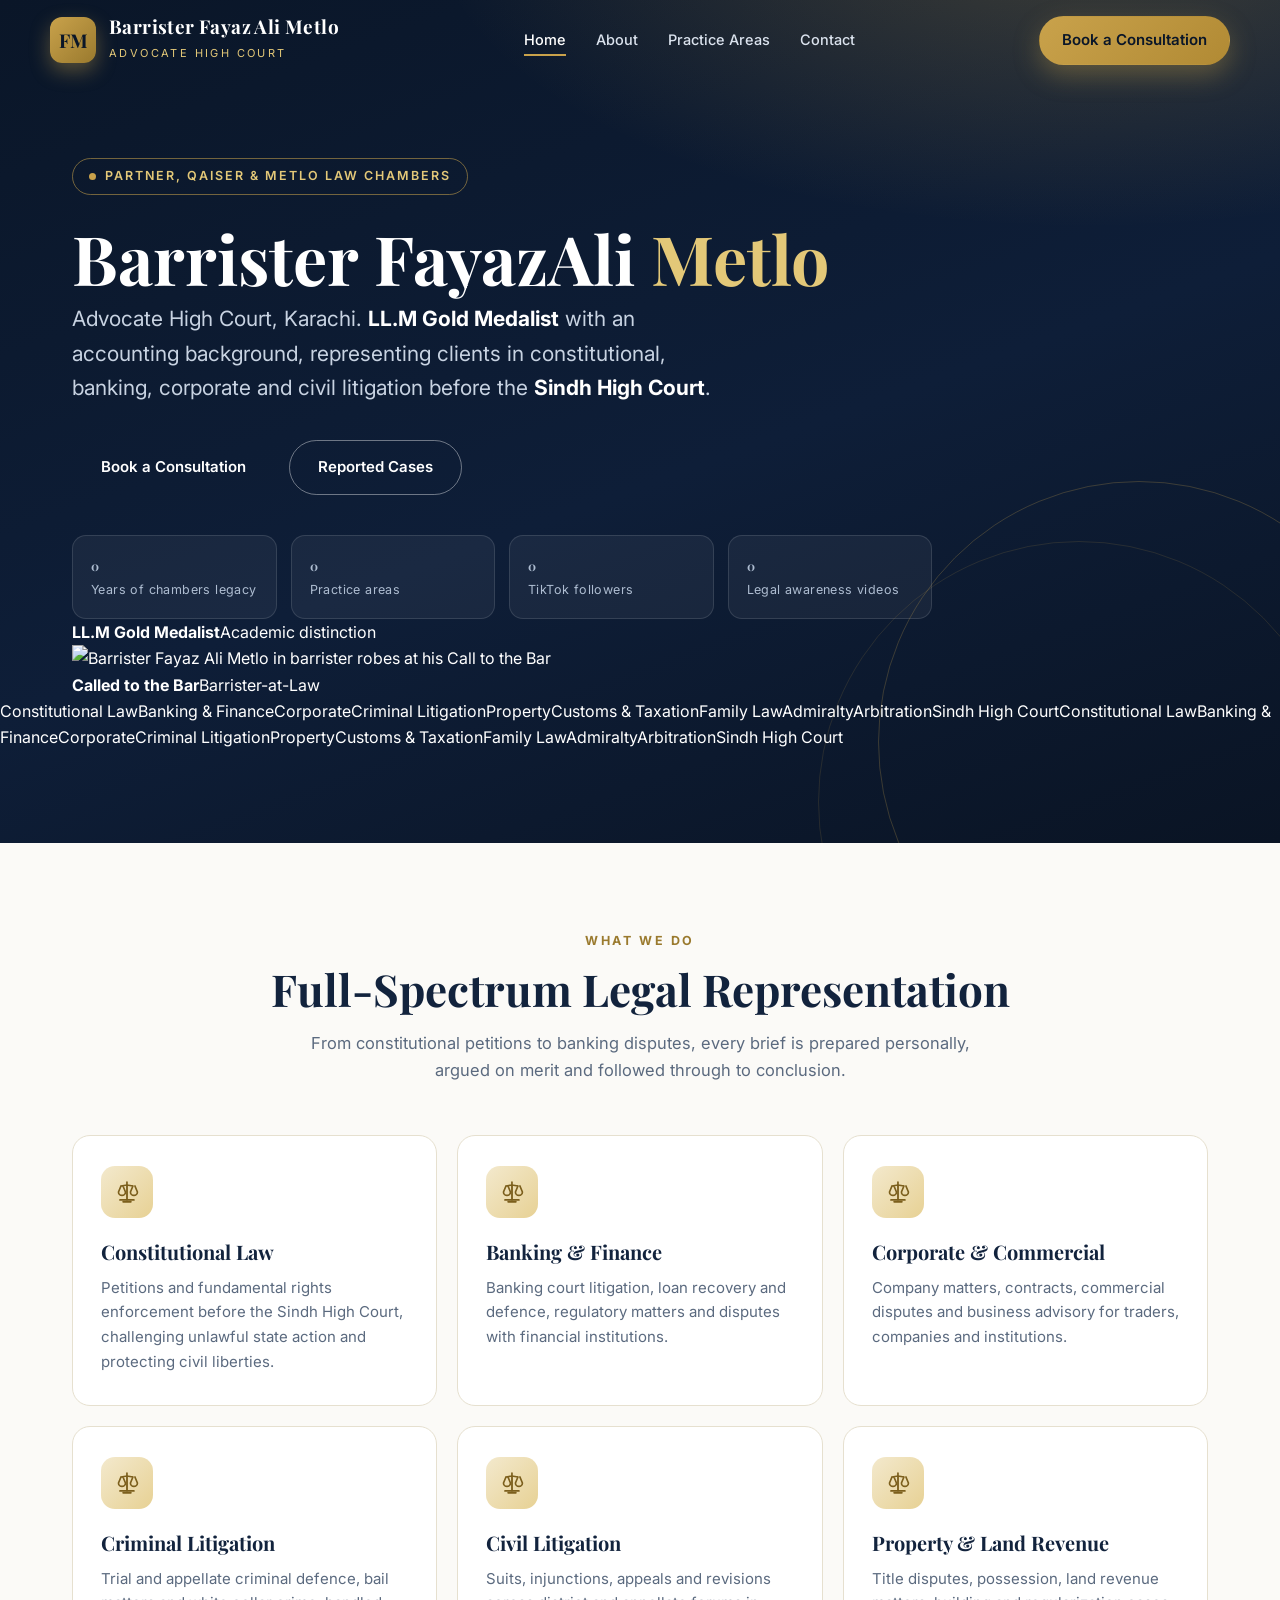
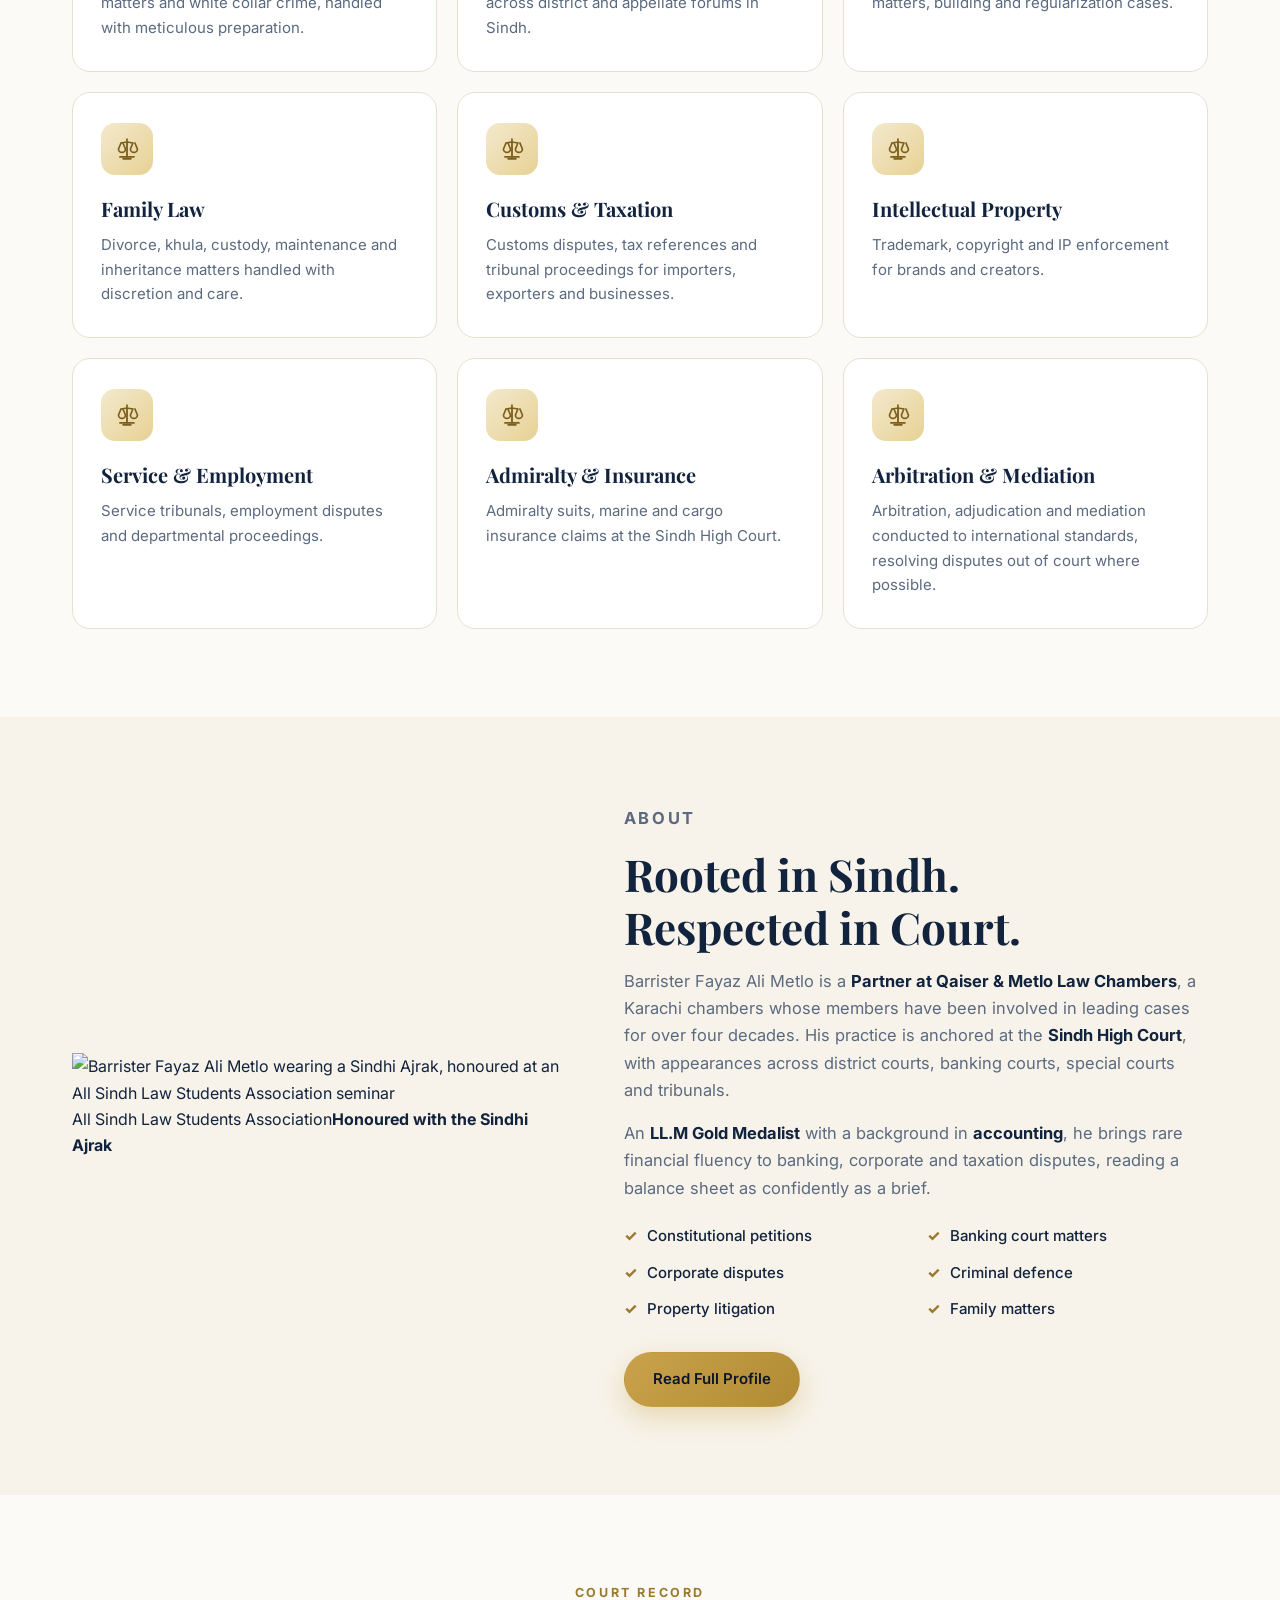
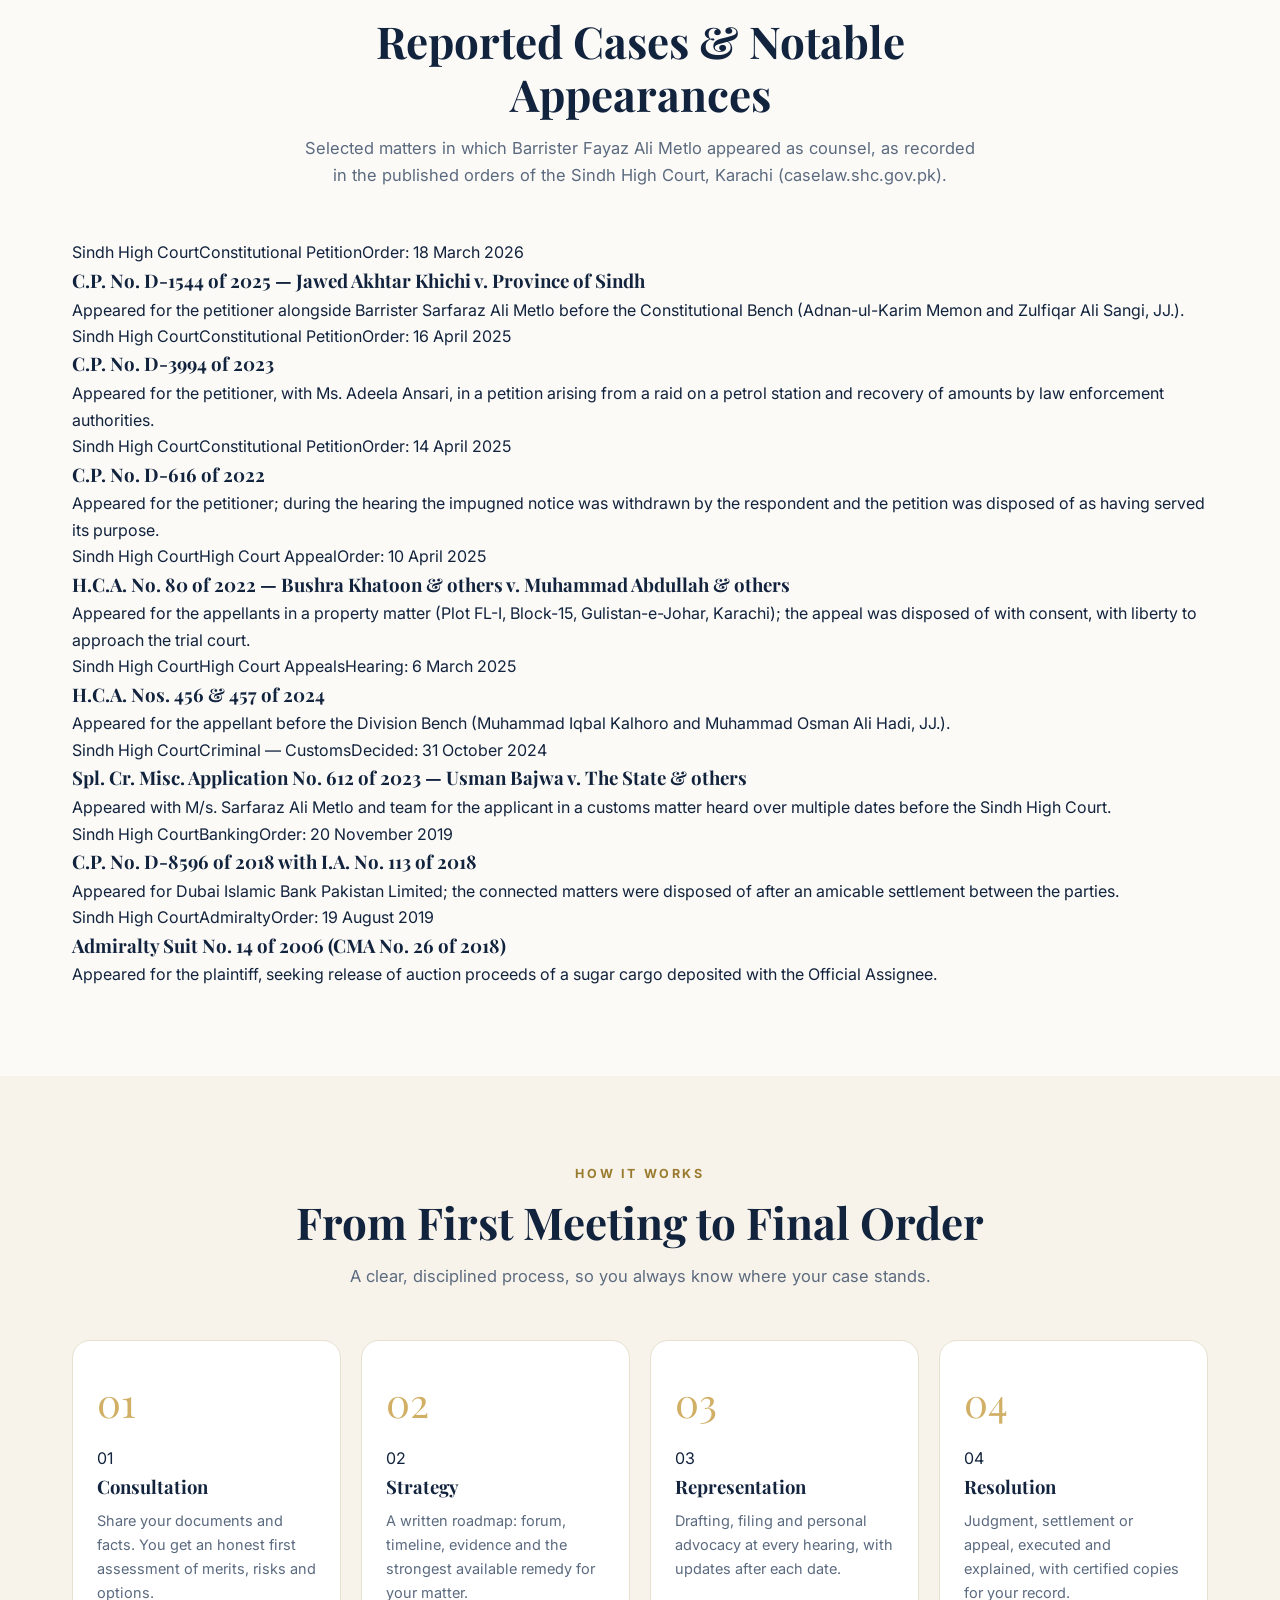
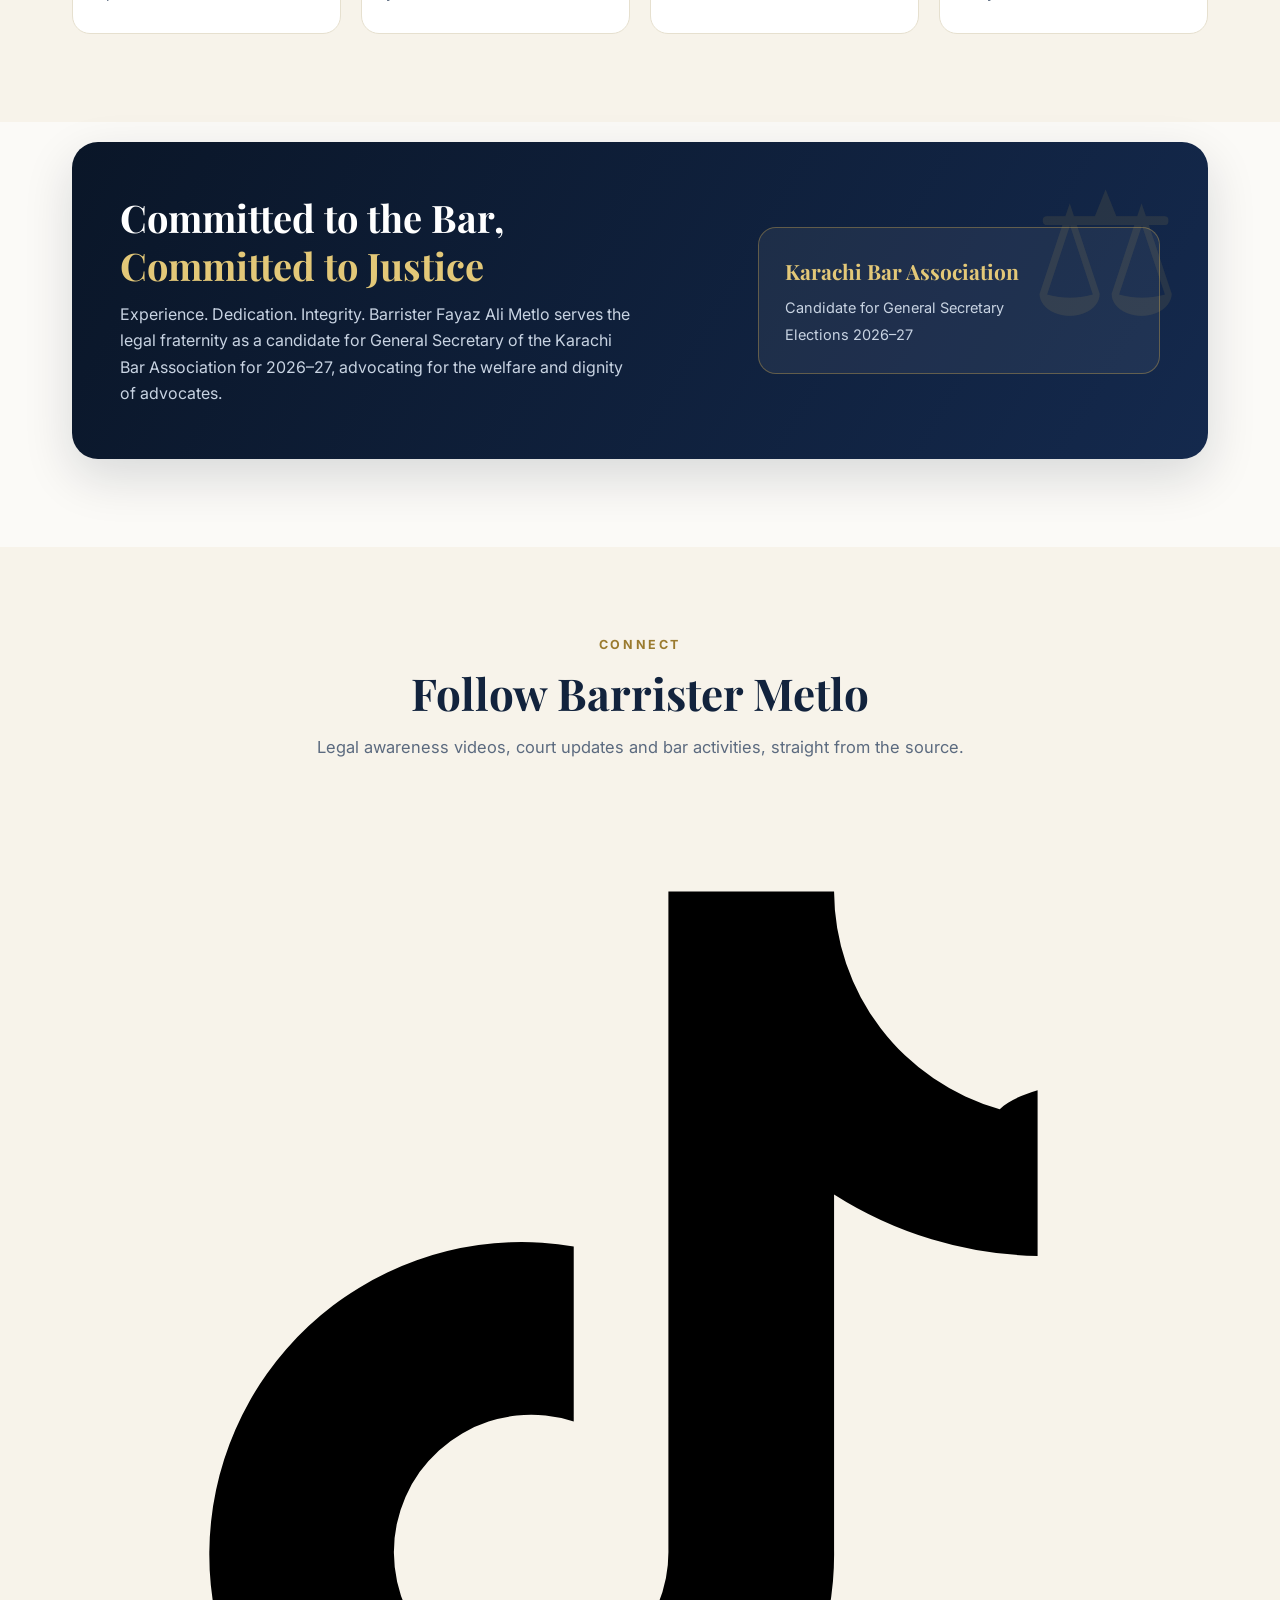
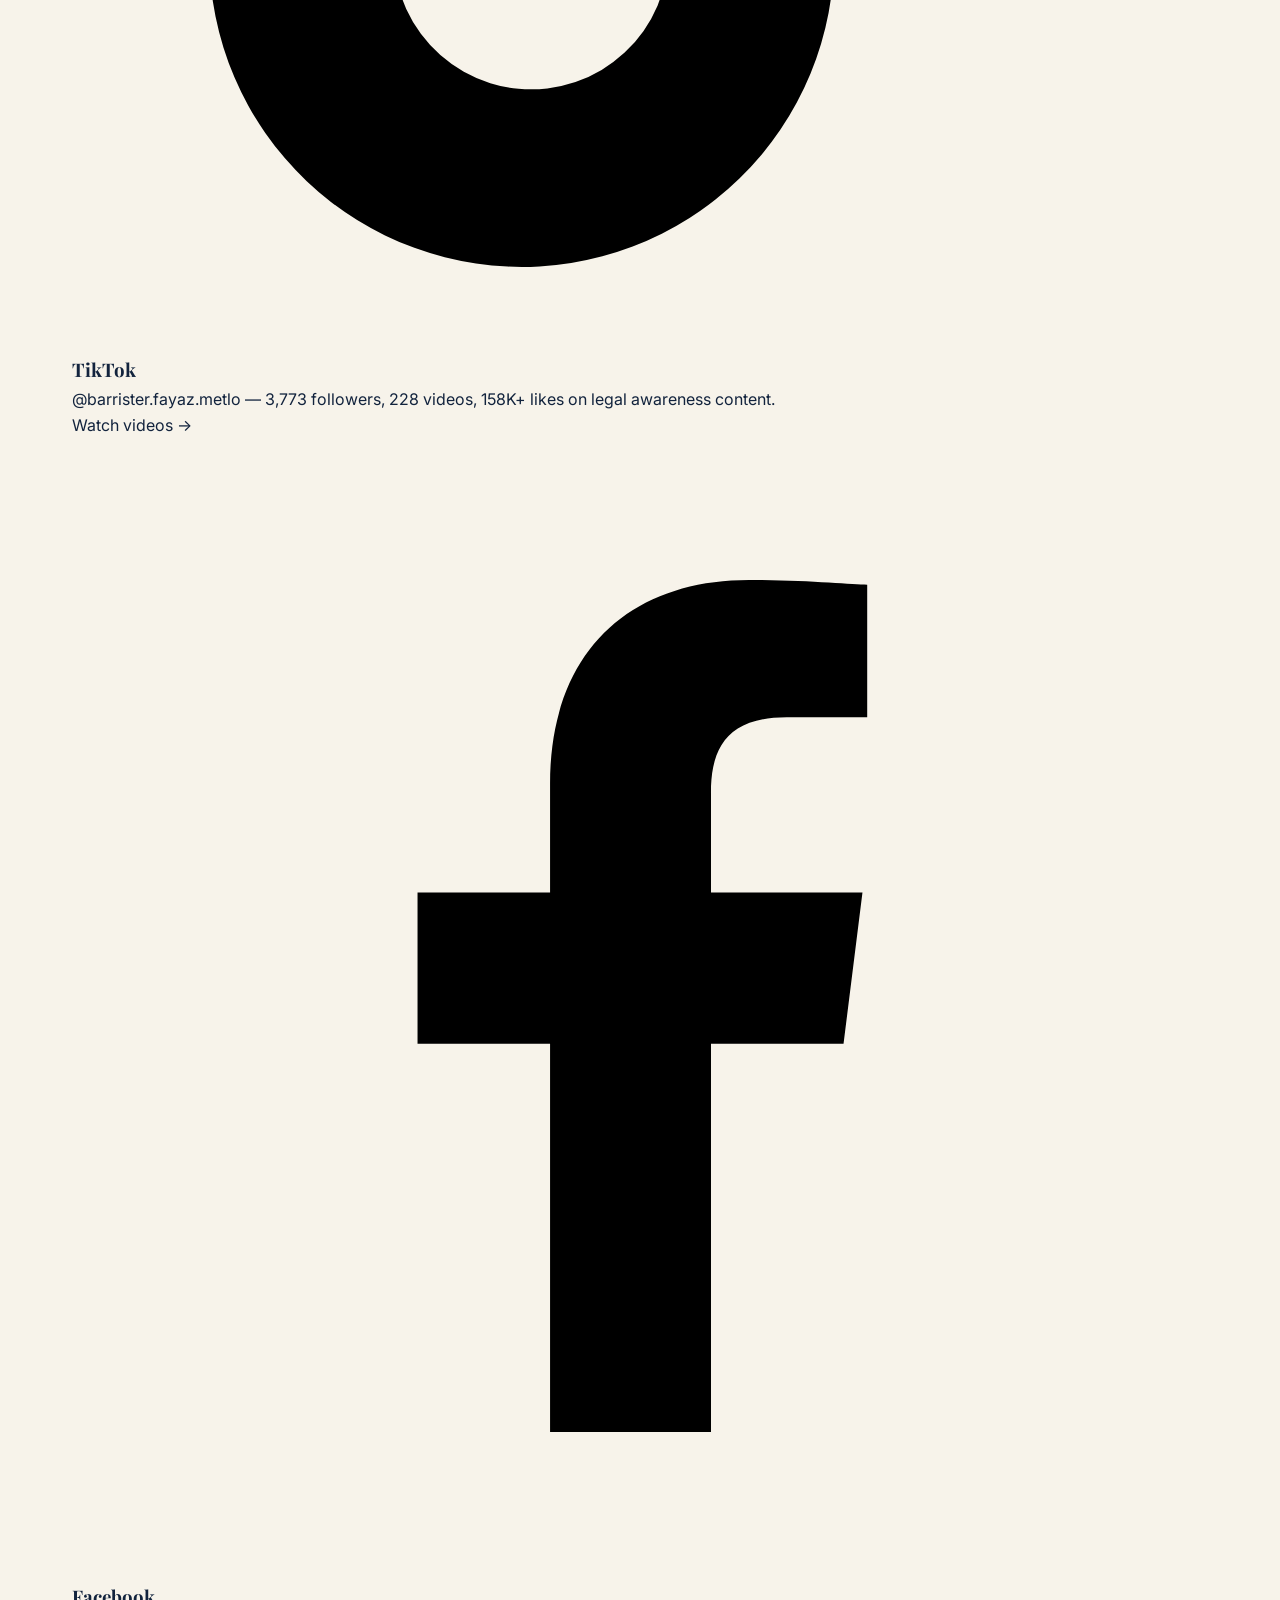
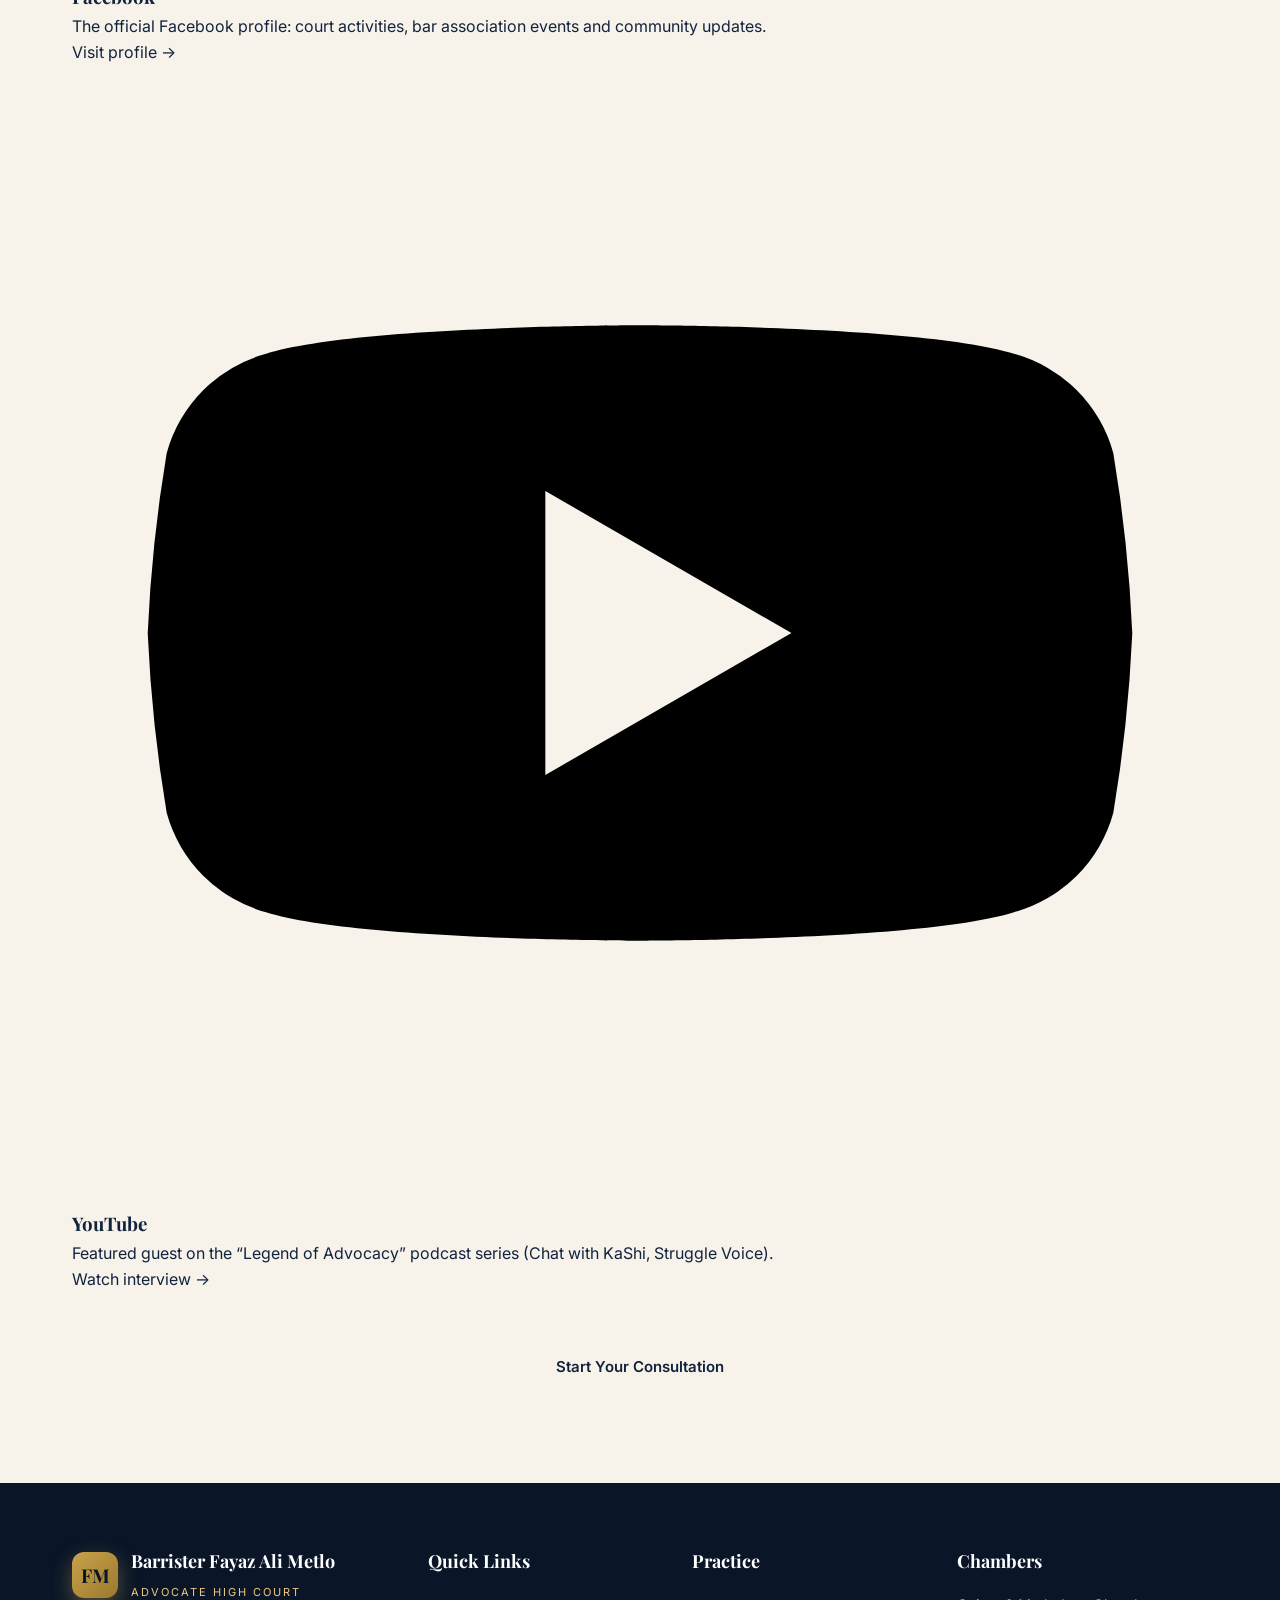
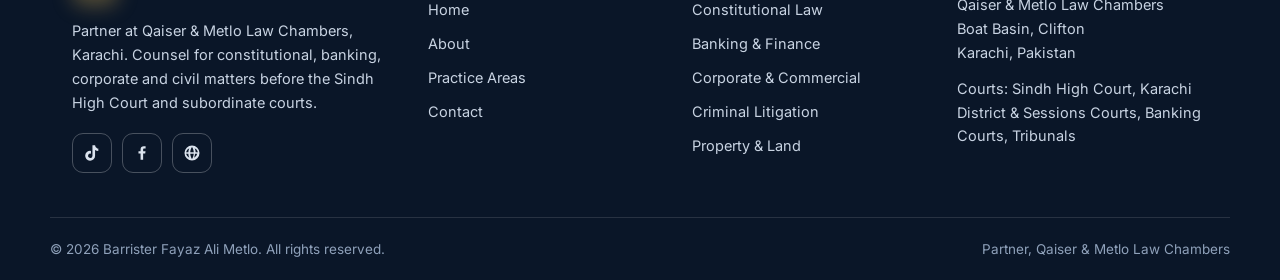
==== commit e069f9cf: "Update index.html (v2 Ajrak dark theme)" ====
--- a/index.html
+++ b/index.html
@@ -4,65 +4,81 @@
 <meta charset="UTF-8">
 <meta name="viewport" content="width=device-width, initial-scale=1.0">
 <title>Barrister Fayaz Ali Metlo | Advocate High Court, Karachi</title>
-<meta name="description" content="Official website of Barrister Fayaz Ali Metlo, Partner at Qaiser and Metlo Law Chambers, Karachi. LL.M Gold Medalist practising before the Sindh High Court in constitutional, banking, corporate and civil matters.">
+<meta name="description" content="Official website of Barrister Fayaz Ali Metlo, Partner at Qaiser and Metlo Law Chambers, Karachi. LL.M Gold Medalist practising before the Sindh High Court.">
 <link rel="preconnect" href="https://fonts.googleapis.com">
 <link href="https://fonts.googleapis.com/css2?family=Playfair+Display:wght@500;600;700;800&family=Inter:wght@400;500;600;700&display=swap" rel="stylesheet">
 <link rel="stylesheet" href="assets/css/style.css">
-<link rel="icon" href="data:image/svg+xml,<svg xmlns='http://www.w3.org/2000/svg' viewBox='0 0 100 100'><rect width='100' height='100' rx='20' fill='%230a1628'/><text x='50' y='66' font-size='44' text-anchor='middle' fill='%23c9a24b' font-family='Georgia'>FM</text></svg>">
+<link rel="icon" href="data:image/svg+xml,<svg xmlns='http://www.w3.org/2000/svg' viewBox='0 0 100 100'><rect width='100' height='100' rx='20' fill='%230a0a0c'/><text x='50' y='66' font-size='44' text-anchor='middle' fill='%23d8a03c' font-family='Georgia'>FM</text></svg>">
 </head>
 <body>
 <header id="hdr"><div class="wrap nav">
   <a class="brand" href="index.html"><span class="mono">FM</span><span><b>Barrister Fayaz Ali Metlo</b><small>Advocate High Court</small></span></a>
-  <nav id="mainnav"><a href="index.html" class="active">Home</a><a href="about.html" class="">About</a><a href="practice-areas.html" class="">Practice Areas</a><a href="contact.html" class="">Contact</a></nav>
+  <nav><a href="index.html" class="active">Home</a><a href="about.html" class="">About</a><a href="practice-areas.html" class="">Practice Areas</a><a href="contact.html" class="">Contact</a></nav>
   <a class="btn gold" href="contact.html">Book a Consultation</a>
   <button class="burger" id="burger" aria-label="Menu"><span></span><span></span><span></span></button>
 </div></header>
-<div class="hero"><div class="wrap">
-  <span class="eyebrow"><i></i> Partner, Qaiser &amp; Metlo Law Chambers</span>
-  <h1>Barrister Fayaz<br>Ali <em>Metlo</em></h1>
-  <p class="role">Advocate High Court, Karachi. <b>LL.M Gold Medalist</b> with an accounting background, representing clients in constitutional, banking, corporate and civil litigation before the <b>Sindh High Court</b>.</p>
-  <div class="ctas"><a class="btn gold" href="contact.html">Book a Consultation</a><a class="btn ghost" href="practice-areas.html">Explore Practice Areas</a></div>
-  <div class="stats">
-    <div class="stat"><b>LL.M Gold Medalist</b><span>Academic distinction</span></div>
-    <div class="stat"><b>Partner</b><span>Qaiser &amp; Metlo Law Chambers</span></div>
-    <div class="stat"><b>Sindh High Court</b><span>Principal seat, Karachi</span></div>
-    <div class="stat"><b>12+ Practice Areas</b><span>Full-spectrum litigation</span></div>
+<div class="hero"><div class="wrap hero-grid">
+  <div>
+    <span class="eyebrow"><i></i> Partner, Qaiser &amp; Metlo Law Chambers</span>
+    <h1><span class="line"><span>Barrister Fayaz</span></span><span class="line"><span>Ali <em>Metlo</em></span></span></h1>
+    <p class="role">Advocate High Court, Karachi. <b>LL.M Gold Medalist</b> with an accounting background, representing clients in constitutional, banking, corporate and civil litigation before the <b>Sindh High Court</b>.</p>
+    <div class="ctas"><a class="btn ajrak" href="contact.html">Book a Consultation</a><a class="btn ghost" href="#cases">Reported Cases</a></div>
+    <div class="stats">
+      <div class="stat"><b><span data-count="40" data-suffix="+">0</span></b><span>Years of chambers legacy</span></div>
+      <div class="stat"><b><span data-count="12">0</span></b><span>Practice areas</span></div>
+      <div class="stat"><b><span data-count="3773">0</span></b><span>TikTok followers</span></div>
+      <div class="stat"><b><span data-count="228">0</span></b><span>Legal awareness videos</span></div>
+    </div>
   </div>
-</div></div>
-<div class="trust"><div class="wrap"><span>Constitutional</span><span>Banking</span><span>Corporate</span><span>Criminal</span><span>Property</span><span>Family</span></div></div>
+  <div class="hero-photo">
+    <div class="badge-float bf1"><b>LL.M Gold Medalist</b><span>Academic distinction</span></div>
+    <div class="frame"><img src="assets/img/fayaz-hero.jpg" alt="Barrister Fayaz Ali Metlo in barrister robes at his Call to the Bar"></div>
+    <div class="badge-float bf2"><b>Called to the Bar</b><span>Barrister-at-Law</span></div>
+  </div>
+</div>
+<div class="marquee"><div class="track"><span>Constitutional Law</span><span>Banking & Finance</span><span>Corporate</span><span>Criminal Litigation</span><span>Property</span><span>Customs & Taxation</span><span>Family Law</span><span>Admiralty</span><span>Arbitration</span><span>Sindh High Court</span><span>Constitutional Law</span><span>Banking & Finance</span><span>Corporate</span><span>Criminal Litigation</span><span>Property</span><span>Customs & Taxation</span><span>Family Law</span><span>Admiralty</span><span>Arbitration</span><span>Sindh High Court</span></div></div>
+</div>
 
 <section><div class="wrap">
-  <p class="kick">What we do</p><h2 class="title">Full-Spectrum Legal Representation</h2>
-  <p class="sub">From constitutional petitions to banking disputes, every brief is prepared personally, argued on merit and followed through to conclusion.</p>
-  <div class="grid g3"><div class="card reveal"><div class="ic"><svg viewBox="0 0 24 24" fill="none" stroke-width="1.7" stroke-linecap="round" stroke-linejoin="round"><path d="M12 3v3M5 21h14M12 6l-6 1 6-1 6 1M6 7l-2.5 6a3.5 3.5 0 0 0 7 0L8 7M18 7l-2.5 6a3.5 3.5 0 0 0 7 0L20 7" transform="scale(0.92) translate(1,0)"/><path d="M12 6v13M8.5 21h7"/></svg></div><h3>Constitutional Law</h3><p>Petitions and fundamental rights enforcement before the Sindh High Court, challenging unlawful state action and protecting civil liberties.</p></div><div class="card reveal"><div class="ic"><svg viewBox="0 0 24 24" fill="none" stroke-width="1.7" stroke-linecap="round" stroke-linejoin="round"><path d="M12 3v3M5 21h14M12 6l-6 1 6-1 6 1M6 7l-2.5 6a3.5 3.5 0 0 0 7 0L8 7M18 7l-2.5 6a3.5 3.5 0 0 0 7 0L20 7" transform="scale(0.92) translate(1,0)"/><path d="M12 6v13M8.5 21h7"/></svg></div><h3>Banking & Finance</h3><p>Banking court litigation, loan recovery and defence, regulatory matters and disputes with financial institutions.</p></div><div class="card reveal"><div class="ic"><svg viewBox="0 0 24 24" fill="none" stroke-width="1.7" stroke-linecap="round" stroke-linejoin="round"><path d="M12 3v3M5 21h14M12 6l-6 1 6-1 6 1M6 7l-2.5 6a3.5 3.5 0 0 0 7 0L8 7M18 7l-2.5 6a3.5 3.5 0 0 0 7 0L20 7" transform="scale(0.92) translate(1,0)"/><path d="M12 6v13M8.5 21h7"/></svg></div><h3>Corporate & Commercial</h3><p>Company matters, contracts, commercial disputes and business advisory for traders, companies and institutions.</p></div><div class="card reveal"><div class="ic"><svg viewBox="0 0 24 24" fill="none" stroke-width="1.7" stroke-linecap="round" stroke-linejoin="round"><path d="M12 3v3M5 21h14M12 6l-6 1 6-1 6 1M6 7l-2.5 6a3.5 3.5 0 0 0 7 0L8 7M18 7l-2.5 6a3.5 3.5 0 0 0 7 0L20 7" transform="scale(0.92) translate(1,0)"/><path d="M12 6v13M8.5 21h7"/></svg></div><h3>Criminal Litigation</h3><p>Trial and appellate criminal defence, bail matters and white collar crime, handled with meticulous preparation.</p></div><div class="card reveal"><div class="ic"><svg viewBox="0 0 24 24" fill="none" stroke-width="1.7" stroke-linecap="round" stroke-linejoin="round"><path d="M12 3v3M5 21h14M12 6l-6 1 6-1 6 1M6 7l-2.5 6a3.5 3.5 0 0 0 7 0L8 7M18 7l-2.5 6a3.5 3.5 0 0 0 7 0L20 7" transform="scale(0.92) translate(1,0)"/><path d="M12 6v13M8.5 21h7"/></svg></div><h3>Civil Litigation</h3><p>Suits, injunctions, appeals and revisions across district and appellate forums in Sindh.</p></div><div class="card reveal"><div class="ic"><svg viewBox="0 0 24 24" fill="none" stroke-width="1.7" stroke-linecap="round" stroke-linejoin="round"><path d="M12 3v3M5 21h14M12 6l-6 1 6-1 6 1M6 7l-2.5 6a3.5 3.5 0 0 0 7 0L8 7M18 7l-2.5 6a3.5 3.5 0 0 0 7 0L20 7" transform="scale(0.92) translate(1,0)"/><path d="M12 6v13M8.5 21h7"/></svg></div><h3>Property & Land Revenue</h3><p>Title disputes, possession, land revenue matters, building and regularization cases.</p></div><div class="card reveal"><div class="ic"><svg viewBox="0 0 24 24" fill="none" stroke-width="1.7" stroke-linecap="round" stroke-linejoin="round"><path d="M12 3v3M5 21h14M12 6l-6 1 6-1 6 1M6 7l-2.5 6a3.5 3.5 0 0 0 7 0L8 7M18 7l-2.5 6a3.5 3.5 0 0 0 7 0L20 7" transform="scale(0.92) translate(1,0)"/><path d="M12 6v13M8.5 21h7"/></svg></div><h3>Family Law</h3><p>Divorce, khula, custody, maintenance and inheritance matters handled with discretion and care.</p></div><div class="card reveal"><div class="ic"><svg viewBox="0 0 24 24" fill="none" stroke-width="1.7" stroke-linecap="round" stroke-linejoin="round"><path d="M12 3v3M5 21h14M12 6l-6 1 6-1 6 1M6 7l-2.5 6a3.5 3.5 0 0 0 7 0L8 7M18 7l-2.5 6a3.5 3.5 0 0 0 7 0L20 7" transform="scale(0.92) translate(1,0)"/><path d="M12 6v13M8.5 21h7"/></svg></div><h3>Customs & Taxation</h3><p>Customs disputes, tax references and tribunal proceedings for importers, exporters and businesses.</p></div><div class="card reveal"><div class="ic"><svg viewBox="0 0 24 24" fill="none" stroke-width="1.7" stroke-linecap="round" stroke-linejoin="round"><path d="M12 3v3M5 21h14M12 6l-6 1 6-1 6 1M6 7l-2.5 6a3.5 3.5 0 0 0 7 0L8 7M18 7l-2.5 6a3.5 3.5 0 0 0 7 0L20 7" transform="scale(0.92) translate(1,0)"/><path d="M12 6v13M8.5 21h7"/></svg></div><h3>Intellectual Property</h3><p>Trademark, copyright and IP enforcement for brands and creators.</p></div><div class="card reveal"><div class="ic"><svg viewBox="0 0 24 24" fill="none" stroke-width="1.7" stroke-linecap="round" stroke-linejoin="round"><path d="M12 3v3M5 21h14M12 6l-6 1 6-1 6 1M6 7l-2.5 6a3.5 3.5 0 0 0 7 0L8 7M18 7l-2.5 6a3.5 3.5 0 0 0 7 0L20 7" transform="scale(0.92) translate(1,0)"/><path d="M12 6v13M8.5 21h7"/></svg></div><h3>Service & Employment</h3><p>Service tribunals, employment disputes and departmental proceedings.</p></div><div class="card reveal"><div class="ic"><svg viewBox="0 0 24 24" fill="none" stroke-width="1.7" stroke-linecap="round" stroke-linejoin="round"><path d="M12 3v3M5 21h14M12 6l-6 1 6-1 6 1M6 7l-2.5 6a3.5 3.5 0 0 0 7 0L8 7M18 7l-2.5 6a3.5 3.5 0 0 0 7 0L20 7" transform="scale(0.92) translate(1,0)"/><path d="M12 6v13M8.5 21h7"/></svg></div><h3>Admiralty & Insurance</h3><p>Admiralty suits, marine and cargo insurance claims at the Sindh High Court.</p></div><div class="card reveal"><div class="ic"><svg viewBox="0 0 24 24" fill="none" stroke-width="1.7" stroke-linecap="round" stroke-linejoin="round"><path d="M12 3v3M5 21h14M12 6l-6 1 6-1 6 1M6 7l-2.5 6a3.5 3.5 0 0 0 7 0L8 7M18 7l-2.5 6a3.5 3.5 0 0 0 7 0L20 7" transform="scale(0.92) translate(1,0)"/><path d="M12 6v13M8.5 21h7"/></svg></div><h3>Arbitration & Mediation</h3><p>Arbitration, adjudication and mediation conducted to international standards, resolving disputes out of court where possible.</p></div></div>
+  <p class="kick reveal">What we do</p><h2 class="title reveal">Full-Spectrum Legal Representation</h2>
+  <p class="sub reveal">From constitutional petitions to banking disputes, every brief is prepared personally, argued on merit and followed through to conclusion.</p>
+  <div class="grid g3"><div class="card reveal d1"><div class="ic"><svg viewBox="0 0 24 24" fill="none" stroke-width="1.7" stroke-linecap="round" stroke-linejoin="round"><path d="M12 3v3M5 21h14M12 6l-6 1 6-1 6 1M6 7l-2.5 6a3.5 3.5 0 0 0 7 0L8 7M18 7l-2.5 6a3.5 3.5 0 0 0 7 0L20 7" transform="scale(0.92) translate(1,0)"/><path d="M12 6v13M8.5 21h7"/></svg></div><h3>Constitutional Law</h3><p>Petitions and fundamental rights enforcement before the Sindh High Court, challenging unlawful state action and protecting civil liberties.</p></div><div class="card reveal d2"><div class="ic"><svg viewBox="0 0 24 24" fill="none" stroke-width="1.7" stroke-linecap="round" stroke-linejoin="round"><path d="M12 3v3M5 21h14M12 6l-6 1 6-1 6 1M6 7l-2.5 6a3.5 3.5 0 0 0 7 0L8 7M18 7l-2.5 6a3.5 3.5 0 0 0 7 0L20 7" transform="scale(0.92) translate(1,0)"/><path d="M12 6v13M8.5 21h7"/></svg></div><h3>Banking & Finance</h3><p>Banking court litigation, loan recovery and defence, regulatory matters and disputes with financial institutions.</p></div><div class="card reveal d3"><div class="ic"><svg viewBox="0 0 24 24" fill="none" stroke-width="1.7" stroke-linecap="round" stroke-linejoin="round"><path d="M12 3v3M5 21h14M12 6l-6 1 6-1 6 1M6 7l-2.5 6a3.5 3.5 0 0 0 7 0L8 7M18 7l-2.5 6a3.5 3.5 0 0 0 7 0L20 7" transform="scale(0.92) translate(1,0)"/><path d="M12 6v13M8.5 21h7"/></svg></div><h3>Corporate & Commercial</h3><p>Company matters, contracts, commercial disputes and business advisory for traders, companies and institutions.</p></div><div class="card reveal d1"><div class="ic"><svg viewBox="0 0 24 24" fill="none" stroke-width="1.7" stroke-linecap="round" stroke-linejoin="round"><path d="M12 3v3M5 21h14M12 6l-6 1 6-1 6 1M6 7l-2.5 6a3.5 3.5 0 0 0 7 0L8 7M18 7l-2.5 6a3.5 3.5 0 0 0 7 0L20 7" transform="scale(0.92) translate(1,0)"/><path d="M12 6v13M8.5 21h7"/></svg></div><h3>Criminal Litigation</h3><p>Trial and appellate criminal defence, bail matters and white collar crime, handled with meticulous preparation.</p></div><div class="card reveal d2"><div class="ic"><svg viewBox="0 0 24 24" fill="none" stroke-width="1.7" stroke-linecap="round" stroke-linejoin="round"><path d="M12 3v3M5 21h14M12 6l-6 1 6-1 6 1M6 7l-2.5 6a3.5 3.5 0 0 0 7 0L8 7M18 7l-2.5 6a3.5 3.5 0 0 0 7 0L20 7" transform="scale(0.92) translate(1,0)"/><path d="M12 6v13M8.5 21h7"/></svg></div><h3>Civil Litigation</h3><p>Suits, injunctions, appeals and revisions across district and appellate forums in Sindh.</p></div><div class="card reveal d3"><div class="ic"><svg viewBox="0 0 24 24" fill="none" stroke-width="1.7" stroke-linecap="round" stroke-linejoin="round"><path d="M12 3v3M5 21h14M12 6l-6 1 6-1 6 1M6 7l-2.5 6a3.5 3.5 0 0 0 7 0L8 7M18 7l-2.5 6a3.5 3.5 0 0 0 7 0L20 7" transform="scale(0.92) translate(1,0)"/><path d="M12 6v13M8.5 21h7"/></svg></div><h3>Property & Land Revenue</h3><p>Title disputes, possession, land revenue matters, building and regularization cases.</p></div><div class="card reveal d1"><div class="ic"><svg viewBox="0 0 24 24" fill="none" stroke-width="1.7" stroke-linecap="round" stroke-linejoin="round"><path d="M12 3v3M5 21h14M12 6l-6 1 6-1 6 1M6 7l-2.5 6a3.5 3.5 0 0 0 7 0L8 7M18 7l-2.5 6a3.5 3.5 0 0 0 7 0L20 7" transform="scale(0.92) translate(1,0)"/><path d="M12 6v13M8.5 21h7"/></svg></div><h3>Family Law</h3><p>Divorce, khula, custody, maintenance and inheritance matters handled with discretion and care.</p></div><div class="card reveal d2"><div class="ic"><svg viewBox="0 0 24 24" fill="none" stroke-width="1.7" stroke-linecap="round" stroke-linejoin="round"><path d="M12 3v3M5 21h14M12 6l-6 1 6-1 6 1M6 7l-2.5 6a3.5 3.5 0 0 0 7 0L8 7M18 7l-2.5 6a3.5 3.5 0 0 0 7 0L20 7" transform="scale(0.92) translate(1,0)"/><path d="M12 6v13M8.5 21h7"/></svg></div><h3>Customs & Taxation</h3><p>Customs disputes, tax references and tribunal proceedings for importers, exporters and businesses.</p></div><div class="card reveal d3"><div class="ic"><svg viewBox="0 0 24 24" fill="none" stroke-width="1.7" stroke-linecap="round" stroke-linejoin="round"><path d="M12 3v3M5 21h14M12 6l-6 1 6-1 6 1M6 7l-2.5 6a3.5 3.5 0 0 0 7 0L8 7M18 7l-2.5 6a3.5 3.5 0 0 0 7 0L20 7" transform="scale(0.92) translate(1,0)"/><path d="M12 6v13M8.5 21h7"/></svg></div><h3>Intellectual Property</h3><p>Trademark, copyright and IP enforcement for brands and creators.</p></div><div class="card reveal d1"><div class="ic"><svg viewBox="0 0 24 24" fill="none" stroke-width="1.7" stroke-linecap="round" stroke-linejoin="round"><path d="M12 3v3M5 21h14M12 6l-6 1 6-1 6 1M6 7l-2.5 6a3.5 3.5 0 0 0 7 0L8 7M18 7l-2.5 6a3.5 3.5 0 0 0 7 0L20 7" transform="scale(0.92) translate(1,0)"/><path d="M12 6v13M8.5 21h7"/></svg></div><h3>Service & Employment</h3><p>Service tribunals, employment disputes and departmental proceedings.</p></div><div class="card reveal d2"><div class="ic"><svg viewBox="0 0 24 24" fill="none" stroke-width="1.7" stroke-linecap="round" stroke-linejoin="round"><path d="M12 3v3M5 21h14M12 6l-6 1 6-1 6 1M6 7l-2.5 6a3.5 3.5 0 0 0 7 0L8 7M18 7l-2.5 6a3.5 3.5 0 0 0 7 0L20 7" transform="scale(0.92) translate(1,0)"/><path d="M12 6v13M8.5 21h7"/></svg></div><h3>Admiralty & Insurance</h3><p>Admiralty suits, marine and cargo insurance claims at the Sindh High Court.</p></div><div class="card reveal d3"><div class="ic"><svg viewBox="0 0 24 24" fill="none" stroke-width="1.7" stroke-linecap="round" stroke-linejoin="round"><path d="M12 3v3M5 21h14M12 6l-6 1 6-1 6 1M6 7l-2.5 6a3.5 3.5 0 0 0 7 0L8 7M18 7l-2.5 6a3.5 3.5 0 0 0 7 0L20 7" transform="scale(0.92) translate(1,0)"/><path d="M12 6v13M8.5 21h7"/></svg></div><h3>Arbitration & Mediation</h3><p>Arbitration, adjudication and mediation conducted to international standards, resolving disputes out of court where possible.</p></div></div>
 </div></section>
 
+<div class="ajrak-strip"></div>
+
 <section class="alt"><div class="wrap about">
-  <div class="portrait reveal">
-    <span class="mono">FM</span><h3>Fayaz Ali Metlo</h3><p class="p-role">Barrister · Partner, QMLC</p>
-    <ul><li>LL.M Gold Medalist</li><li>Accounting background: finance fluent counsel</li><li>Regular counsel before the Sindh High Court</li><li>Candidate, General Secretary, Karachi Bar Association 2026–27</li></ul>
-  </div>
-  <div class="reveal">
-    <p class="kick">About</p><h2 class="title" style="text-align:left">Counsel You Can Measure<br>By Results</h2>
+  <div class="photo-card reveal"><img src="assets/img/fayaz-ajrak.jpg" alt="Barrister Fayaz Ali Metlo wearing a Sindhi Ajrak, honoured at an All Sindh Law Students Association seminar">
+    <div class="cap"><span>All Sindh Law Students Association</span><b>Honoured with the Sindhi Ajrak</b></div></div>
+  <div class="reveal d1">
+    <p class="kick">About</p><h2 class="title" style="text-align:left">Rooted in Sindh.<br>Respected in Court.</h2>
     <p>Barrister Fayaz Ali Metlo is a <b>Partner at Qaiser &amp; Metlo Law Chambers</b>, a Karachi chambers whose members have been involved in leading cases for over four decades. His practice is anchored at the <b>Sindh High Court</b>, with appearances across district courts, banking courts, special courts and tribunals.</p>
     <p>An <b>LL.M Gold Medalist</b> with a background in <b>accounting</b>, he brings rare financial fluency to banking, corporate and taxation disputes, reading a balance sheet as confidently as a brief.</p>
     <div class="checks"><span>Constitutional petitions</span><span>Banking court matters</span><span>Corporate disputes</span><span>Criminal defence</span><span>Property litigation</span><span>Family matters</span></div>
-    <a class="btn dark" href="about.html">Read Full Profile</a>
+    <a class="btn gold" href="about.html">Read Full Profile</a>
   </div>
 </div></section>
 
-<section><div class="wrap">
-  <p class="kick">How it works</p><h2 class="title">From First Meeting to Final Order</h2>
-  <p class="sub">A clear, disciplined process, so you always know where your case stands.</p>
+<section id="cases"><div class="wrap">
+  <p class="kick reveal">Court Record</p><h2 class="title reveal">Reported Cases &amp; Notable Appearances</h2>
+  <p class="sub reveal">Selected matters in which Barrister Fayaz Ali Metlo appeared as counsel, as recorded in the published orders of the Sindh High Court, Karachi (caselaw.shc.gov.pk).</p>
+  <div class="timeline"><div class="case reveal"><div class="meta"><span class="tag">Sindh High Court</span><span class="tag red">Constitutional Petition</span><span class="tag">Order: 18 March 2026</span></div><h3>C.P. No. D-1544 of 2025 — Jawed Akhtar Khichi v. Province of Sindh</h3><p>Appeared for the petitioner alongside Barrister Sarfaraz Ali Metlo before the Constitutional Bench (Adnan-ul-Karim Memon and Zulfiqar Ali Sangi, JJ.).</p></div><div class="case reveal"><div class="meta"><span class="tag">Sindh High Court</span><span class="tag red">Constitutional Petition</span><span class="tag">Order: 16 April 2025</span></div><h3>C.P. No. D-3994 of 2023</h3><p>Appeared for the petitioner, with Ms. Adeela Ansari, in a petition arising from a raid on a petrol station and recovery of amounts by law enforcement authorities.</p></div><div class="case reveal"><div class="meta"><span class="tag">Sindh High Court</span><span class="tag red">Constitutional Petition</span><span class="tag">Order: 14 April 2025</span></div><h3>C.P. No. D-616 of 2022</h3><p>Appeared for the petitioner; during the hearing the impugned notice was withdrawn by the respondent and the petition was disposed of as having served its purpose.</p></div><div class="case reveal"><div class="meta"><span class="tag">Sindh High Court</span><span class="tag red">High Court Appeal</span><span class="tag">Order: 10 April 2025</span></div><h3>H.C.A. No. 80 of 2022 — Bushra Khatoon &amp; others v. Muhammad Abdullah &amp; others</h3><p>Appeared for the appellants in a property matter (Plot FL-I, Block-15, Gulistan-e-Johar, Karachi); the appeal was disposed of with consent, with liberty to approach the trial court.</p></div><div class="case reveal"><div class="meta"><span class="tag">Sindh High Court</span><span class="tag red">High Court Appeals</span><span class="tag">Hearing: 6 March 2025</span></div><h3>H.C.A. Nos. 456 &amp; 457 of 2024</h3><p>Appeared for the appellant before the Division Bench (Muhammad Iqbal Kalhoro and Muhammad Osman Ali Hadi, JJ.).</p></div><div class="case reveal"><div class="meta"><span class="tag">Sindh High Court</span><span class="tag red">Criminal — Customs</span><span class="tag">Decided: 31 October 2024</span></div><h3>Spl. Cr. Misc. Application No. 612 of 2023 — Usman Bajwa v. The State &amp; others</h3><p>Appeared with M/s. Sarfaraz Ali Metlo and team for the applicant in a customs matter heard over multiple dates before the Sindh High Court.</p></div><div class="case reveal"><div class="meta"><span class="tag">Sindh High Court</span><span class="tag red">Banking</span><span class="tag">Order: 20 November 2019</span></div><h3>C.P. No. D-8596 of 2018 with I.A. No. 113 of 2018</h3><p>Appeared for Dubai Islamic Bank Pakistan Limited; the connected matters were disposed of after an amicable settlement between the parties.</p></div><div class="case reveal"><div class="meta"><span class="tag">Sindh High Court</span><span class="tag red">Admiralty</span><span class="tag">Order: 19 August 2019</span></div><h3>Admiralty Suit No. 14 of 2006 (CMA No. 26 of 2018)</h3><p>Appeared for the plaintiff, seeking release of auction proceeds of a sugar cargo deposited with the Official Assignee.</p></div></div>
+</div></section>
+
+<div class="ajrak-strip"></div>
+
+<section class="alt"><div class="wrap">
+  <p class="kick reveal">How it works</p><h2 class="title reveal">From First Meeting to Final Order</h2>
+  <p class="sub reveal">A clear, disciplined process, so you always know where your case stands.</p>
   <div class="steps">
-    <div class="step reveal"><h3>Consultation</h3><p>Share your documents and facts. You get an honest first assessment of merits, risks and options.</p></div>
-    <div class="step reveal"><h3>Strategy</h3><p>A written roadmap: forum, timeline, evidence and the strongest available remedy for your matter.</p></div>
-    <div class="step reveal"><h3>Representation</h3><p>Drafting, filing and personal advocacy at every hearing, with updates after each date.</p></div>
-    <div class="step reveal"><h3>Resolution</h3><p>Judgment, settlement or appeal, executed and explained, with certified copies for your record.</p></div>
+    <div class="step reveal d1"><span class="n">01</span><h3>Consultation</h3><p>Share your documents and facts. You get an honest first assessment of merits, risks and options.</p></div>
+    <div class="step reveal d2"><span class="n">02</span><h3>Strategy</h3><p>A written roadmap: forum, timeline, evidence and the strongest available remedy for your matter.</p></div>
+    <div class="step reveal d3"><span class="n">03</span><h3>Representation</h3><p>Drafting, filing and personal advocacy at every hearing, with updates after each date.</p></div>
+    <div class="step reveal d3"><span class="n">04</span><h3>Resolution</h3><p>Judgment, settlement or appeal, executed and explained, with certified copies for your record.</p></div>
   </div>
 </div></section>
 
-<section style="padding-top:0"><div class="wrap">
+<section style="padding-top:20px"><div class="wrap">
   <div class="banner reveal">
     <div><h2>Committed to the Bar,<br><em>Committed to Justice</em></h2><p>Experience. Dedication. Integrity. Barrister Fayaz Ali Metlo serves the legal fraternity as a candidate for General Secretary of the Karachi Bar Association for 2026–27, advocating for the welfare and dignity of advocates.</p></div>
     <div class="card2"><b>Karachi Bar Association</b><span>Candidate for General Secretary<br>Elections 2026–27</span></div>
@@ -70,31 +86,35 @@
 </div></section>
 
 <section class="alt"><div class="wrap">
-  <p class="kick">FAQ</p><h2 class="title">Common Questions</h2><p class="sub">Quick answers before you book.</p>
-  <div class="faq">
-    <details><summary>Which courts does Barrister Metlo practise in?</summary><p>Primarily the Sindh High Court at Karachi, along with District and Sessions Courts, Banking Courts, Accountability Courts, special courts and tribunals across Sindh.</p></details>
-    <details><summary>How do I book a consultation?</summary><p>Use the contact form on this website with a short summary of your matter. The chambers will respond with an appointment time and a list of documents to bring.</p></details>
-    <details><summary>What should I bring to the first meeting?</summary><p>Bring your CNIC, all notices, orders or agreements connected with the matter, and a one-page timeline of events. Originals are only needed at the filing stage.</p></details>
-    <details><summary>Does the chambers handle matters outside Karachi?</summary><p>Yes. Through Qaiser and Metlo Law Chambers, matters are coordinated across Sindh, and appellate strategy is planned from the Karachi office.</p></details>
+  <p class="kick reveal">Connect</p><h2 class="title reveal">Follow Barrister Metlo</h2>
+  <p class="sub reveal">Legal awareness videos, court updates and bar activities, straight from the source.</p>
+  <div class="social-cards">
+    <a class="scard reveal d1" href="https://www.tiktok.com/@barrister.fayaz.metlo" target="_blank" rel="noopener"><span class="ic"><svg viewBox="0 0 24 24"><path d="M19.6 6.3a4.8 4.8 0 0 1-3.5-4.6h-3.5v13.9a2.9 2.9 0 1 1-2-2.7V9.2a6.6 6.6 0 1 0 5.5 6.4V8.1a8.3 8.3 0 0 0 4.3 1.3V5.9c-.3.1-.6.2-.8.4z"/></svg></span><h3>TikTok</h3><p>@barrister.fayaz.metlo — 3,773 followers, 228 videos, 158K+ likes on legal awareness content.</p><span class="go">Watch videos →</span></a>
+    <a class="scard reveal d2" href="https://www.facebook.com/fa.metlo" target="_blank" rel="noopener"><span class="ic"><svg viewBox="0 0 24 24"><path d="M13.5 21v-8.2h2.8l.4-3.2h-3.2V7.5c0-.9.3-1.6 1.6-1.6h1.7V3.1c-.3 0-1.3-.1-2.5-.1-2.5 0-4.2 1.5-4.2 4.3v2.3H7.3v3.2h2.8V21h3.4z"/></svg></span><h3>Facebook</h3><p>The official Facebook profile: court activities, bar association events and community updates.</p><span class="go">Visit profile →</span></a>
+    <a class="scard reveal d3" href="https://www.youtube.com/watch?v=F6IeKMOrRRk" target="_blank" rel="noopener"><span class="ic"><svg viewBox="0 0 24 24"><path d="M22 8.2a3 3 0 0 0-2.1-2.1C18 5.5 12 5.5 12 5.5s-6 0-7.9.6A3 3 0 0 0 2 8.2 31 31 0 0 0 1.6 12 31 31 0 0 0 2 15.8a3 3 0 0 0 2.1 2.1c1.9.6 7.9.6 7.9.6s6 0 7.9-.6a3 3 0 0 0 2.1-2.1A31 31 0 0 0 22.4 12 31 31 0 0 0 22 8.2zM10 15V9l5.2 3L10 15z"/></svg></span><h3>YouTube</h3><p>Featured guest on the “Legend of Advocacy” podcast series (Chat with KaShi, Struggle Voice).</p><span class="go">Watch interview →</span></a>
   </div>
-  <div style="text-align:center;margin-top:46px"><a class="btn gold" href="contact.html">Start Your Consultation</a></div>
+  <div style="text-align:center;margin-top:48px"><a class="btn ajrak" href="contact.html">Start Your Consultation</a></div>
 </div></section>
 
-<footer><div class="wrap">
+<footer>
+<div class="ajrak-strip"></div>
+<div class="wrap f-main">
   <div class="f-grid">
     <div>
-      <div class="f-brand"><span class="mono">FM</span><span><b style="font-family:'Playfair Display',serif;font-size:18px">Barrister Fayaz Ali Metlo</b><br><small style="color:#e3c878;letter-spacing:2px;font-size:11px">ADVOCATE HIGH COURT</small></span></div>
+      <div class="f-brand"><span class="mono">FM</span><span><b style="font-family:'Playfair Display',serif;font-size:18px">Barrister Fayaz Ali Metlo</b><br><small style="color:#ecc97e;letter-spacing:2px;font-size:11px">ADVOCATE HIGH COURT</small></span></div>
       <p>Partner at Qaiser &amp; Metlo Law Chambers, Karachi. Counsel for constitutional, banking, corporate and civil matters before the Sindh High Court and subordinate courts.</p>
       <div class="socials">
-        <a href="https://www.tiktok.com/@barrister.fayaz.metlo" target="_blank" rel="noopener" aria-label="TikTok"><svg viewBox="0 0 24 24"><path d="M19.6 6.3a4.8 4.8 0 0 1-3.5-4.6H12.6v13.9a2.9 2.9 0 1 1-2-2.7V9.2a6.6 6.6 0 1 0 5.5 6.4V8.1a8.3 8.3 0 0 0 4.3 1.3V5.9c-.3.1-.6.2-.8.4z"/></svg></a>
-        <a href="https://qmlc.pk" target="_blank" rel="noopener" aria-label="Chambers website"><svg viewBox="0 0 24 24"><path d="M12 2a10 10 0 1 0 0 20 10 10 0 0 0 0-20zm7.9 9h-3a15.6 15.6 0 0 0-1.3-5.3A8 8 0 0 1 19.9 11zM12 4.1c.8 1 2 3.2 2.4 6.9H9.6C10 7.3 11.2 5.1 12 4.1zM4.1 13h3a15.6 15.6 0 0 0 1.3 5.3A8 8 0 0 1 4.1 13zm0-2a8 8 0 0 1 4.3-5.3A15.6 15.6 0 0 0 7.1 11h-3zM12 19.9c-.8-1-2-3.2-2.4-6.9h4.8c-.4 3.7-1.6 5.9-2.4 6.9zm2.7-1.6a15.6 15.6 0 0 0 1.3-5.3h3a8 8 0 0 1-4.3 5.3zm1.9-7.3a15.6 15.6 0 0 0-1.3-5.3 8 8 0 0 1-1.9 5.3z" transform="translate(0.5,0) scale(0.92)"/></svg></a>
+        <a href="https://www.tiktok.com/@barrister.fayaz.metlo" target="_blank" rel="noopener" aria-label="TikTok"><svg viewBox="0 0 24 24"><path d="M19.6 6.3a4.8 4.8 0 0 1-3.5-4.6h-3.5v13.9a2.9 2.9 0 1 1-2-2.7V9.2a6.6 6.6 0 1 0 5.5 6.4V8.1a8.3 8.3 0 0 0 4.3 1.3V5.9c-.3.1-.6.2-.8.4z"/></svg></a>
+        <a href="https://www.facebook.com/fa.metlo" target="_blank" rel="noopener" aria-label="Facebook"><svg viewBox="0 0 24 24"><path d="M13.5 21v-8.2h2.8l.4-3.2h-3.2V7.5c0-.9.3-1.6 1.6-1.6h1.7V3.1c-.3 0-1.3-.1-2.5-.1-2.5 0-4.2 1.5-4.2 4.3v2.3H7.3v3.2h2.8V21h3.4z"/></svg></a>
+        <a href="https://qmlc.pk" target="_blank" rel="noopener" aria-label="Chambers website"><svg viewBox="0 0 24 24"><path d="M12 2a10 10 0 1 0 0 20 10 10 0 0 0 0-20zm7.9 9h-3a15.6 15.6 0 0 0-1.3-5.3A8 8 0 0 1 19.9 11zM12 4.1c.8 1 2 3.2 2.4 6.9H9.6C10 7.3 11.2 5.1 12 4.1zM4.1 13h3a15.6 15.6 0 0 0 1.3 5.3A8 8 0 0 1 4.1 13zm0-2a8 8 0 0 1 4.3-5.3A15.6 15.6 0 0 0 7.1 11h-3zM12 19.9c-.8-1-2-3.2-2.4-6.9h4.8c-.4 3.7-1.6 5.9-2.4 6.9zm2.7-1.6a15.6 15.6 0 0 0 1.3-5.3h3a8 8 0 0 1-4.3 5.3z"/></svg></a>
       </div>
     </div>
     <div><h4>Quick Links</h4><a href="index.html">Home</a><a href="about.html">About</a><a href="practice-areas.html">Practice Areas</a><a href="contact.html">Contact</a></div>
     <div><h4>Practice</h4><a href="practice-areas.html">Constitutional Law</a><a href="practice-areas.html">Banking &amp; Finance</a><a href="practice-areas.html">Corporate &amp; Commercial</a><a href="practice-areas.html">Criminal Litigation</a><a href="practice-areas.html">Property &amp; Land</a></div>
     <div><h4>Chambers</h4><p>Qaiser &amp; Metlo Law Chambers<br>Boat Basin, Clifton<br>Karachi, Pakistan</p><p style="margin-top:12px">Courts: Sindh High Court, Karachi<br>District &amp; Sessions Courts, Banking Courts, Tribunals</p></div>
   </div>
-  <div class="f-bottom"><span>© <span id="yr"></span> Barrister Fayaz Ali Metlo. All rights reserved.</span><span>Partner, Qaiser &amp; Metlo Law Chambers</span></div>
-</div></footer>
+</div>
+<div class="wrap f-bottom"><span>© <span id="yr"></span> Barrister Fayaz Ali Metlo. All rights reserved.</span><span>Partner, Qaiser &amp; Metlo Law Chambers</span></div>
+</footer>
 <script src="assets/js/main.js"></script>
 </body></html>
--- a/assets/css/style.css
+++ b/assets/css/style.css
@@ -0,0 +1,165 @@
+:root{
+  --navy:#0a1628; --navy2:#0e1e38; --ink:#12233d;
+  --gold:#c9a24b; --gold2:#e3c878; --cream:#f7f3ea; --paper:#fbfaf7;
+  --mut:#5b6a7f; --line:#e6e0cf; --radius:18px;
+  --shadow:0 18px 50px rgba(10,22,40,.14);
+}
+*{margin:0;padding:0;box-sizing:border-box}
+html{scroll-behavior:smooth}
+body{font-family:'Inter',system-ui,sans-serif;color:var(--ink);background:var(--paper);line-height:1.65}
+h1,h2,h3,.serif{font-family:'Playfair Display',Georgia,serif}
+a{text-decoration:none;color:inherit}
+img{max-width:100%;display:block}
+.wrap{max-width:1180px;margin:0 auto;padding:0 22px}
+.btn{display:inline-flex;align-items:center;gap:9px;padding:14px 28px;border-radius:999px;font-weight:600;font-size:15px;transition:.25s;border:1px solid transparent;cursor:pointer}
+.btn.gold{background:linear-gradient(135deg,var(--gold),#b18a34);color:#0a1628;box-shadow:0 10px 26px rgba(201,162,75,.35)}
+.btn.gold:hover{transform:translateY(-2px);box-shadow:0 16px 34px rgba(201,162,75,.45)}
+.btn.ghost{border-color:rgba(255,255,255,.4);color:#fff}
+.btn.ghost:hover{background:rgba(255,255,255,.1)}
+.btn.dark{background:var(--navy);color:#fff}
+.btn.dark:hover{background:var(--navy2)}
+/* Header */
+header{position:fixed;inset:0 0 auto 0;z-index:60;transition:.3s}
+header.scrolled{background:rgba(10,22,40,.96);box-shadow:0 8px 30px rgba(0,0,0,.25);backdrop-filter:blur(8px)}
+.nav{display:flex;align-items:center;justify-content:space-between;padding:16px 0}
+.brand{display:flex;align-items:center;gap:13px;color:#fff}
+.mono{width:46px;height:46px;border-radius:12px;background:linear-gradient(135deg,var(--gold),#9a7a2e);display:grid;place-items:center;font-family:'Playfair Display',serif;font-weight:700;font-size:19px;color:#0a1628;box-shadow:0 8px 20px rgba(201,162,75,.4)}
+.brand b{font-family:'Playfair Display',serif;font-size:19px;letter-spacing:.4px;display:block;line-height:1.15}
+.brand small{color:var(--gold2);font-size:11px;letter-spacing:2.4px;text-transform:uppercase}
+.nav nav{display:flex;gap:30px}
+.nav nav a{color:#dbe3ee;font-size:14.5px;font-weight:500;position:relative;padding:4px 0}
+.nav nav a::after{content:"";position:absolute;left:0;bottom:0;width:0;height:2px;background:var(--gold);transition:.3s}
+.nav nav a:hover::after,.nav nav a.active::after{width:100%}
+.nav nav a.active{color:#fff}
+.nav .btn{padding:11px 22px}
+.burger{display:none;background:none;border:0;cursor:pointer}
+.burger span{display:block;width:26px;height:2px;background:#fff;margin:6px 0}
+/* Hero */
+.hero{background:radial-gradient(1100px 520px at 85% -10%,rgba(201,162,75,.28),transparent 60%),linear-gradient(160deg,var(--navy) 0%,var(--navy2) 55%,#0a1424 100%);color:#fff;padding:158px 0 92px;position:relative;overflow:hidden}
+.hero::before{content:"";position:absolute;inset:auto -120px -160px auto;width:520px;height:520px;border:1px solid rgba(201,162,75,.25);border-radius:50%}
+.hero::after{content:"";position:absolute;inset:auto -60px -220px auto;width:520px;height:520px;border:1px solid rgba(201,162,75,.14);border-radius:50%}
+.eyebrow{display:inline-flex;align-items:center;gap:9px;border:1px solid rgba(201,162,75,.55);color:var(--gold2);border-radius:999px;padding:7px 16px;font-size:12.5px;letter-spacing:2px;text-transform:uppercase;font-weight:600}
+.eyebrow i{width:7px;height:7px;border-radius:50%;background:var(--gold);display:inline-block}
+.hero h1{font-size:clamp(42px,6vw,68px);line-height:1.08;margin:26px 0 8px;font-weight:700}
+.hero h1 em{font-style:normal;color:var(--gold2)}
+.hero .role{font-size:clamp(17px,2.4vw,21px);color:#c8d3e2;max-width:640px}
+.hero .role b{color:#fff}
+.ctas{margin:34px 0 40px;display:flex;gap:14px;flex-wrap:wrap}
+.stats{display:grid;grid-template-columns:repeat(4,1fr);gap:14px;max-width:860px}
+.stat{background:rgba(255,255,255,.05);border:1px solid rgba(255,255,255,.12);border-radius:14px;padding:16px 18px}
+.stat b{font-family:'Playfair Display',serif;font-size:19px;color:var(--gold2);display:block;line-height:1.25}
+.stat span{font-size:12.5px;color:#aebdd1;letter-spacing:.4px}
+/* Trust bar */
+.trust{background:var(--navy);border-top:1px solid rgba(201,162,75,.35)}
+.trust .wrap{display:flex;gap:14px;flex-wrap:wrap;justify-content:space-between;padding-top:18px;padding-bottom:18px}
+.trust span{color:#c8d3e2;font-size:13.5px;letter-spacing:1.6px;text-transform:uppercase;display:flex;align-items:center;gap:9px}
+.trust span::before{content:"◆";color:var(--gold);font-size:10px}
+/* Sections */
+section{padding:88px 0}
+.kick{color:#9a7a2e;font-weight:700;letter-spacing:2.6px;text-transform:uppercase;font-size:12.5px;text-align:center}
+h2.title{font-size:clamp(30px,4.2vw,44px);text-align:center;margin:12px auto 14px;max-width:760px;line-height:1.2}
+.sub{text-align:center;color:var(--mut);max-width:680px;margin:0 auto 50px;font-size:16.5px}
+.grid{display:grid;gap:20px}
+.g3{grid-template-columns:repeat(3,1fr)}
+.g2{grid-template-columns:repeat(2,1fr)}
+.card{background:#fff;border:1px solid var(--line);border-radius:var(--radius);padding:30px 28px;transition:.3s;position:relative;overflow:hidden}
+.card::before{content:"";position:absolute;top:0;left:0;right:0;height:3px;background:linear-gradient(90deg,var(--gold),transparent);opacity:0;transition:.3s}
+.card:hover{transform:translateY(-5px);box-shadow:var(--shadow);border-color:#d9c98f}
+.card:hover::before{opacity:1}
+.card .ic{width:52px;height:52px;border-radius:14px;background:linear-gradient(135deg,#f3e9cd,#e7d194);display:grid;place-items:center;margin-bottom:17px}
+.card .ic svg{width:26px;height:26px;stroke:#7c5f1c}
+.card h3{font-size:20px;margin-bottom:8px}
+.card p{color:var(--mut);font-size:15px}
+.alt{background:var(--cream)}
+/* About */
+.about{display:grid;grid-template-columns:.92fr 1.08fr;gap:54px;align-items:center}
+.portrait{background:linear-gradient(160deg,var(--navy),var(--navy2));border-radius:24px;padding:44px 38px;color:#fff;position:relative;overflow:hidden;box-shadow:var(--shadow)}
+.portrait::after{content:"FM";position:absolute;right:-18px;bottom:-38px;font-family:'Playfair Display',serif;font-size:190px;color:rgba(201,162,75,.13);font-weight:700;line-height:1}
+.portrait .mono{width:76px;height:76px;font-size:30px;border-radius:18px}
+.portrait h3{font-size:28px;margin:22px 0 4px}
+.portrait .p-role{color:var(--gold2);letter-spacing:1.6px;text-transform:uppercase;font-size:12.5px;font-weight:600}
+.portrait ul{list-style:none;margin-top:24px;display:grid;gap:12px;position:relative;z-index:1}
+.portrait li{display:flex;gap:11px;font-size:15px;color:#d7e0ec}
+.portrait li::before{content:"✓";color:var(--gold);font-weight:700}
+.about h2{text-align:left;margin-left:0}
+.about .kick{text-align:left}
+.about p{color:var(--mut);margin-bottom:16px;font-size:16.5px}
+.about p b{color:var(--ink)}
+.checks{display:grid;grid-template-columns:1fr 1fr;gap:12px 22px;margin:22px 0 30px}
+.checks span{display:flex;gap:10px;font-weight:500;font-size:15px}
+.checks span::before{content:"✓";color:#9a7a2e;font-weight:800}
+/* Process */
+.steps{counter-reset:st;display:grid;grid-template-columns:repeat(4,1fr);gap:20px}
+.step{background:#fff;border:1px solid var(--line);border-radius:var(--radius);padding:28px 24px;position:relative}
+.step::before{counter-increment:st;content:"0" counter(st);font-family:'Playfair Display',serif;font-size:40px;color:var(--gold);opacity:.85;display:block;margin-bottom:10px}
+.step h3{font-size:18.5px;margin-bottom:7px}
+.step p{color:var(--mut);font-size:14.5px}
+/* Banner */
+.banner{background:linear-gradient(120deg,var(--navy),#14294d);border-radius:26px;padding:52px 48px;color:#fff;display:grid;grid-template-columns:1.2fr .8fr;gap:36px;align-items:center;box-shadow:var(--shadow);position:relative;overflow:hidden}
+.banner::after{content:"⚖";position:absolute;right:26px;top:-30px;font-size:170px;color:rgba(201,162,75,.12)}
+.banner h2{font-size:clamp(26px,3.4vw,38px);line-height:1.25;margin-bottom:12px}
+.banner h2 em{font-style:normal;color:var(--gold2)}
+.banner p{color:#c8d3e2;max-width:520px}
+.banner .card2{background:rgba(255,255,255,.06);border:1px solid rgba(201,162,75,.4);border-radius:18px;padding:26px;position:relative;z-index:1}
+.banner .card2 b{font-family:'Playfair Display',serif;font-size:21px;display:block;margin-bottom:6px;color:var(--gold2)}
+.banner .card2 span{color:#c8d3e2;font-size:14.5px}
+/* FAQ */
+.faq{max-width:820px;margin:0 auto;display:grid;gap:13px}
+details{background:#fff;border:1px solid var(--line);border-radius:14px;padding:20px 24px}
+summary{font-weight:600;cursor:pointer;font-size:16.5px;list-style:none;display:flex;justify-content:space-between;gap:14px}
+summary::after{content:"+";color:#9a7a2e;font-size:22px;line-height:1}
+details[open ] summary::after{content:"–"}
+details p{color:var(--mut);margin-top:10px;font-size:15px}
+/* Contact */
+.contact-grid{display:grid;grid-template-columns:1fr 1.15fr;gap:26px;align-items:start}
+.info-card{background:var(--navy);color:#fff;border-radius:22px;padding:38px 34px}
+.info-card h3{font-size:24px;margin-bottom:8px}
+.info-card p{color:#c8d3e2;font-size:15px}
+.info-row{display:flex;gap:15px;padding:17px 0;border-bottom:1px solid rgba(255,255,255,.12)}
+.info-row:last-child{border:0}
+.info-row .ic{width:44px;height:44px;flex:none;border-radius:12px;background:rgba(201,162,75,.18);display:grid;place-items:center}
+.info-row .ic svg{width:21px;height:21px;stroke:var(--gold2)}
+.info-row b{display:block;font-size:15.5px}
+.info-row span{color:#aebdd1;font-size:14px}
+form{background:#fff;border:1px solid var(--line);border-radius:22px;padding:36px 34px;box-shadow:var(--shadow)}
+form h3{font-size:23px;margin-bottom:6px}
+form p{color:var(--mut);font-size:14.5px;margin-bottom:22px}
+.frow{display:grid;grid-template-columns:1fr 1fr;gap:15px}
+label{font-size:13.5px;font-weight:600;display:block;margin-bottom:6px}
+input,select,textarea{width:100%;padding:13px 15px;border:1.5px solid #ddd5bd;border-radius:11px;font:inherit;font-size:15px;background:#fffdf8;margin-bottom:16px;transition:.2s}
+input:focus,select:focus,textarea:focus{outline:0;border-color:var(--gold);box-shadow:0 0 0 4px rgba(201,162,75,.16)}
+textarea{resize:vertical;min-height:110px}
+/* Footer */
+footer{background:var(--navy);color:#c8d3e2;padding:64px 0 0;margin-top:0}
+.f-grid{display:grid;grid-template-columns:1.4fr 1fr 1fr 1.1fr;gap:36px;padding-bottom:44px}
+footer h4{color:#fff;font-family:'Playfair Display',serif;font-size:18px;margin-bottom:16px}
+footer a{display:block;padding:5px 0;font-size:14.5px;color:#c8d3e2}
+footer a:hover{color:var(--gold2)}
+footer p{font-size:14.5px}
+.f-brand{display:flex;gap:13px;align-items:center;margin-bottom:16px;color:#fff}
+.socials{display:flex;gap:10px;margin-top:18px}
+.socials a{width:40px;height:40px;border:1px solid rgba(255,255,255,.25);border-radius:11px;display:grid;place-items:center;padding:0}
+.socials a:hover{border-color:var(--gold);background:rgba(201,162,75,.14)}
+.socials svg{width:18px;height:18px;fill:#dbe3ee}
+.f-bottom{border-top:1px solid rgba(255,255,255,.12);padding:20px 0;display:flex;justify-content:space-between;gap:14px;flex-wrap:wrap;font-size:13.5px;color:#8fa1ba}
+.page-hero{background:linear-gradient(160deg,var(--navy),var(--navy2));color:#fff;padding:150px 0 70px;text-align:center}
+.page-hero h1{font-size:clamp(36px,5vw,54px);margin:16px 0 10px}
+.page-hero p{color:#c8d3e2;max-width:640px;margin:0 auto}
+.crumbs{color:var(--gold2);font-size:13px;letter-spacing:2px;text-transform:uppercase;font-weight:600}
+.reveal{opacity:0;transform:translateY(22px);transition:.7s ease}
+.reveal.in{opacity:1;transform:none}
+@media(max-width:980px){
+  .g3,.steps{grid-template-columns:1fr 1fr}
+  .about,.banner,.contact-grid{grid-template-columns:1fr}
+  .stats{grid-template-columns:1fr 1fr}
+  .f-grid{grid-template-columns:1fr 1fr}
+  .nav nav{display:none}
+  .burger{display:block}
+  .nav.open nav{display:flex;position:absolute;top:100%;left:0;right:0;background:var(--navy);flex-direction:column;padding:18px 22px;gap:6px}
+}
+@media(max-width:560px){
+  .g3,.g2,.steps,.checks,.frow{grid-template-columns:1fr}
+  .f-grid{grid-template-columns:1fr}
+  section{padding:64px 0}
+  .banner{padding:38px 26px}
+}
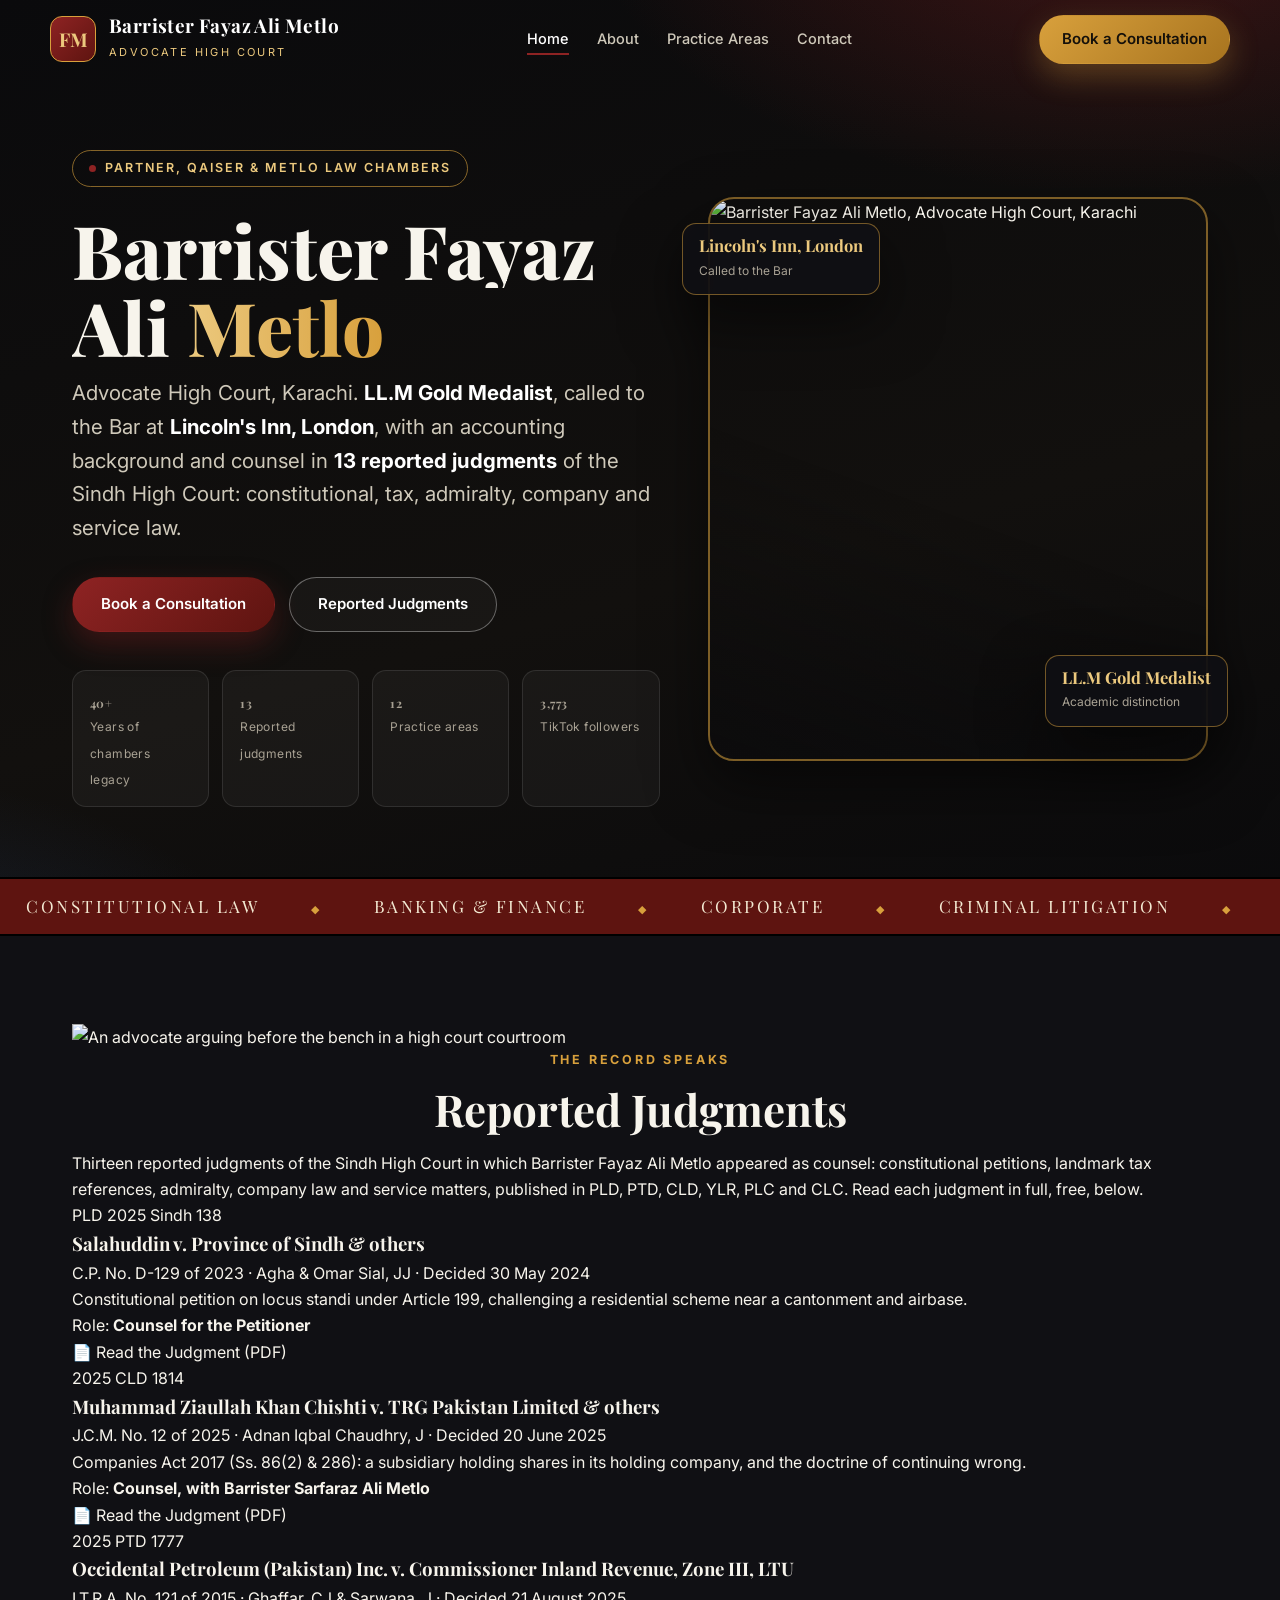
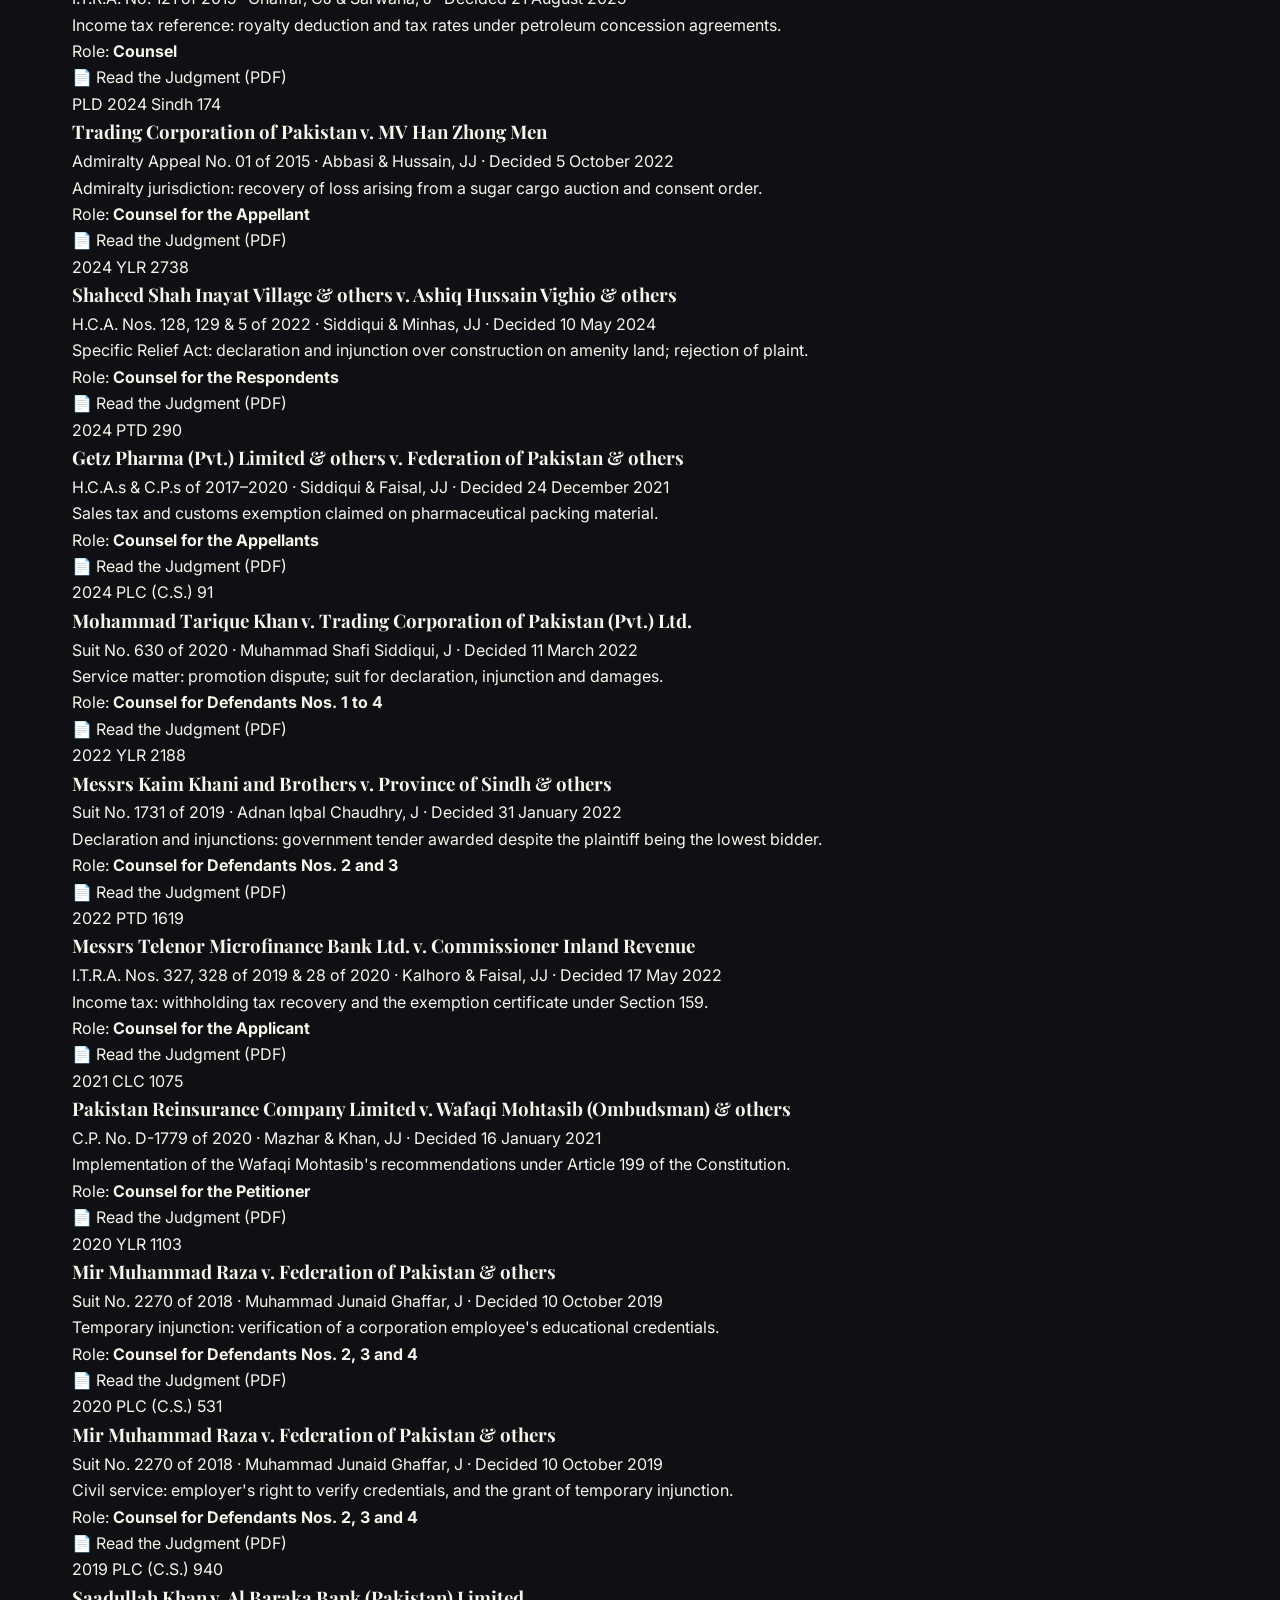
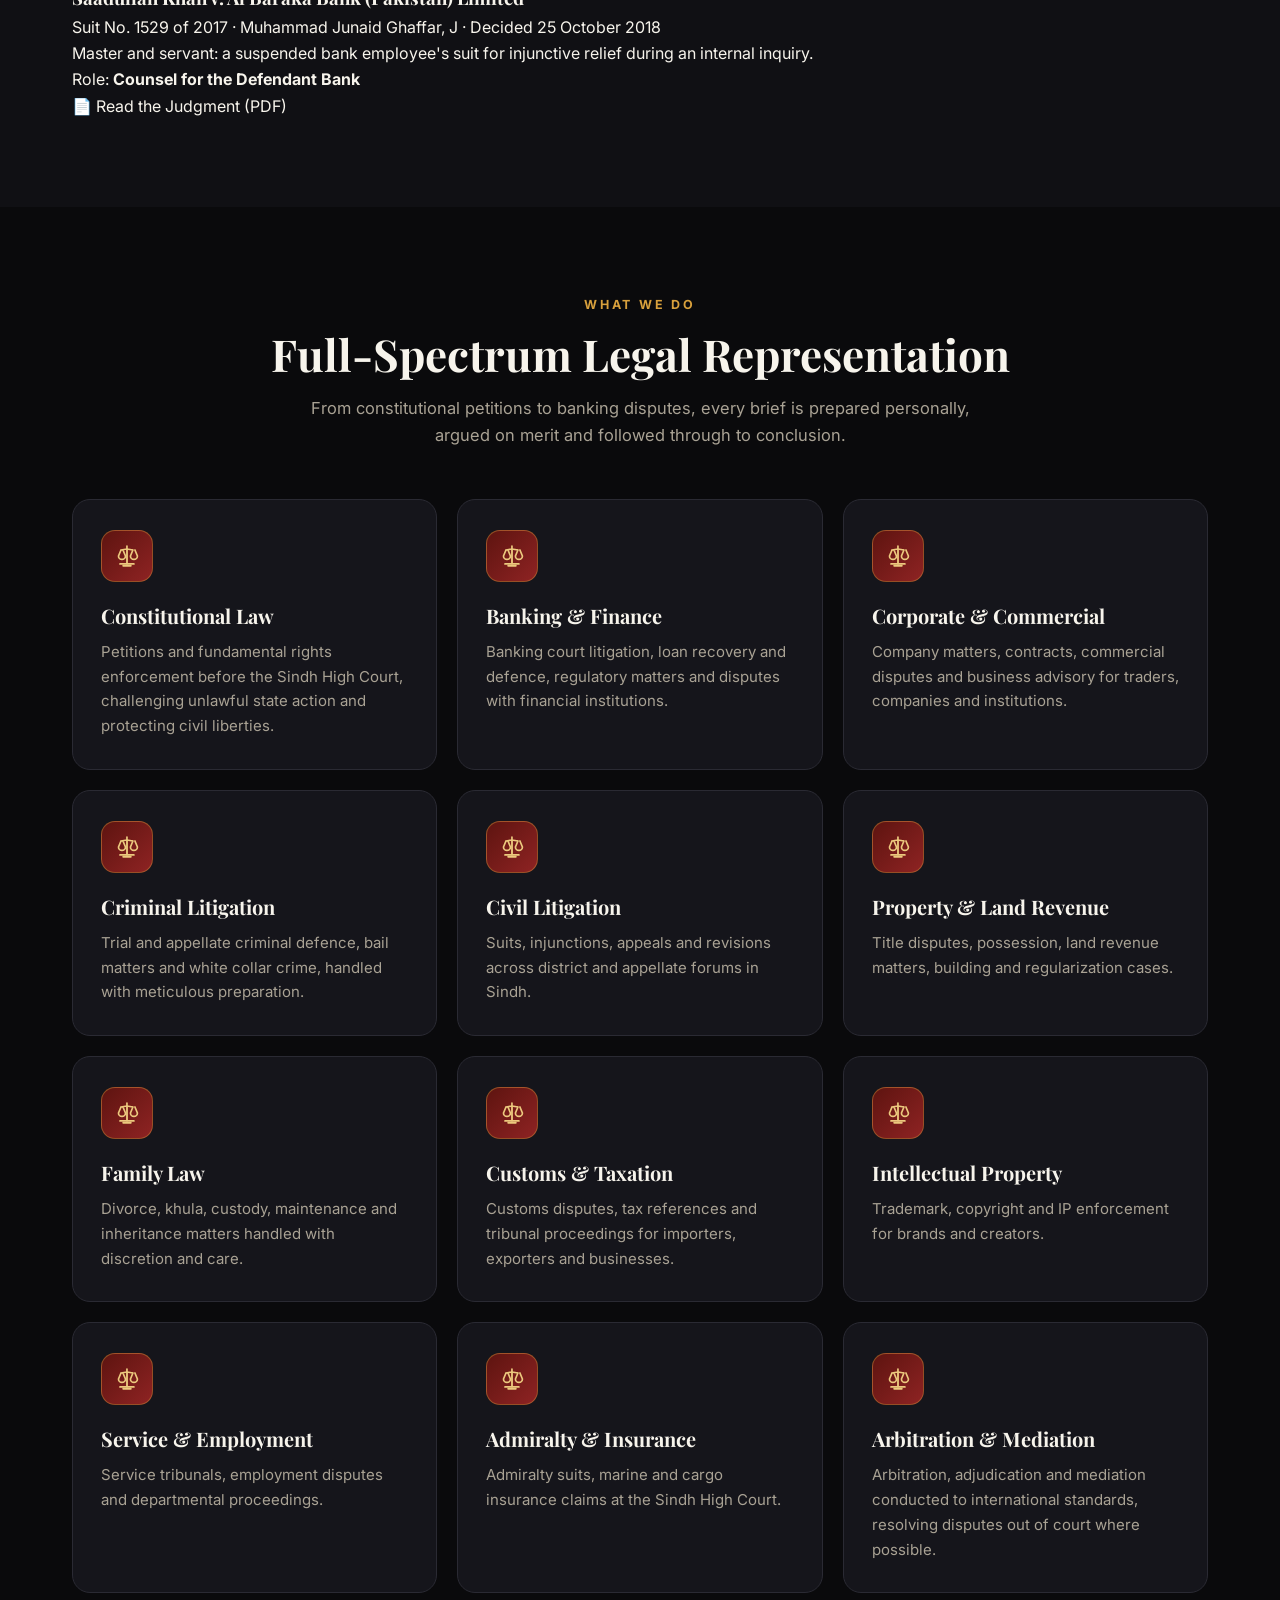
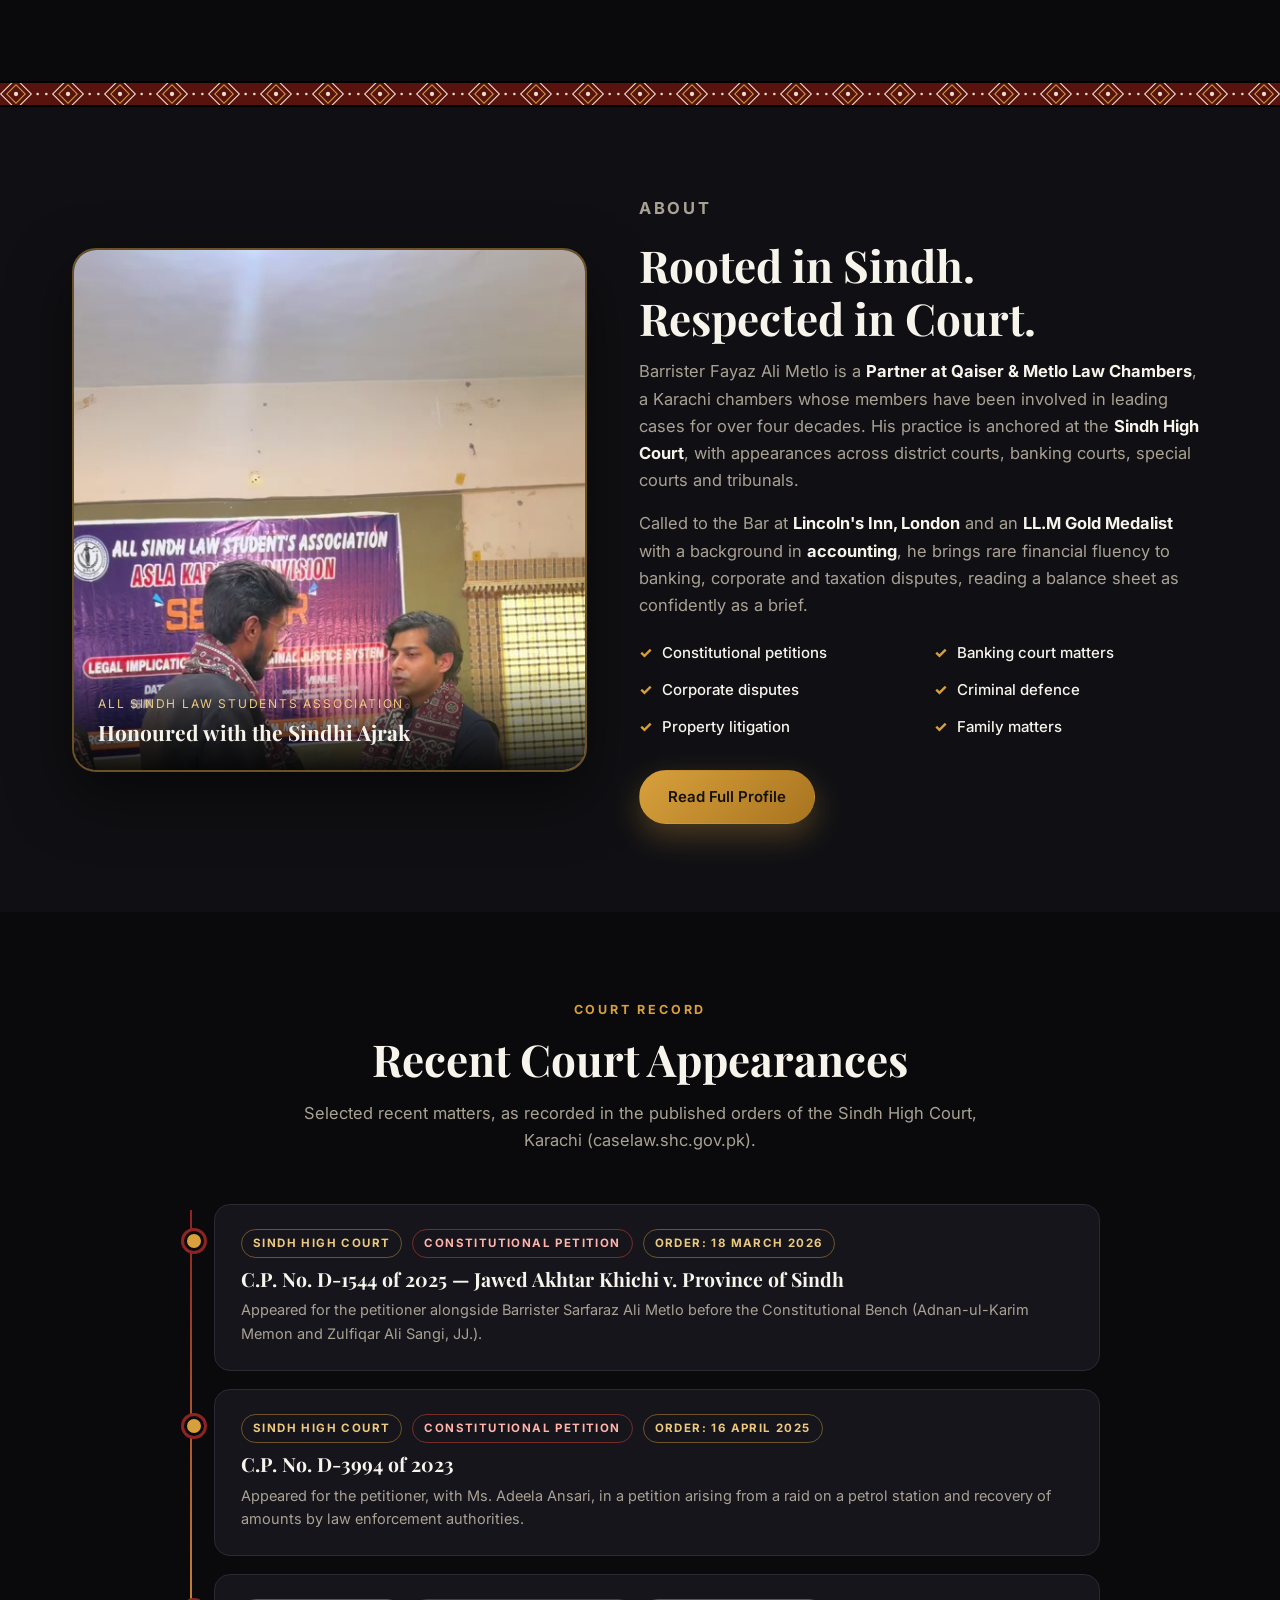
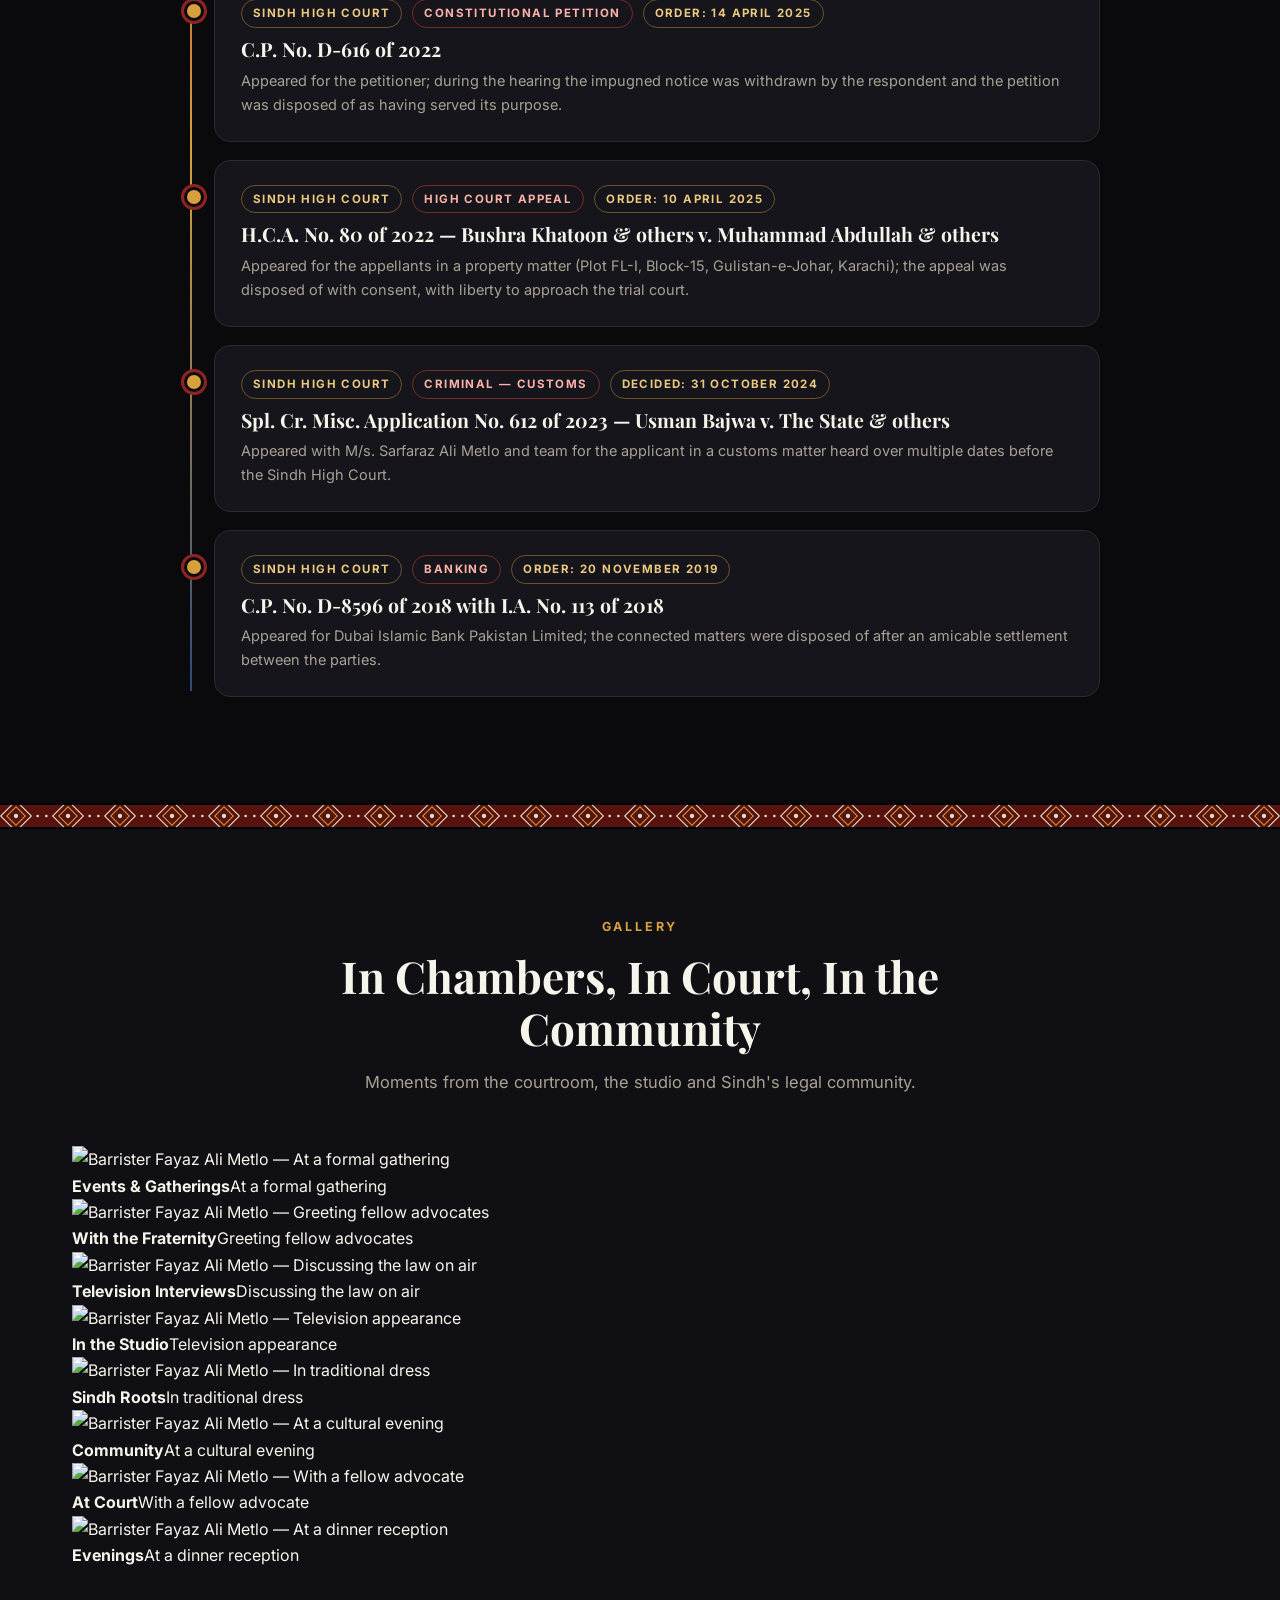
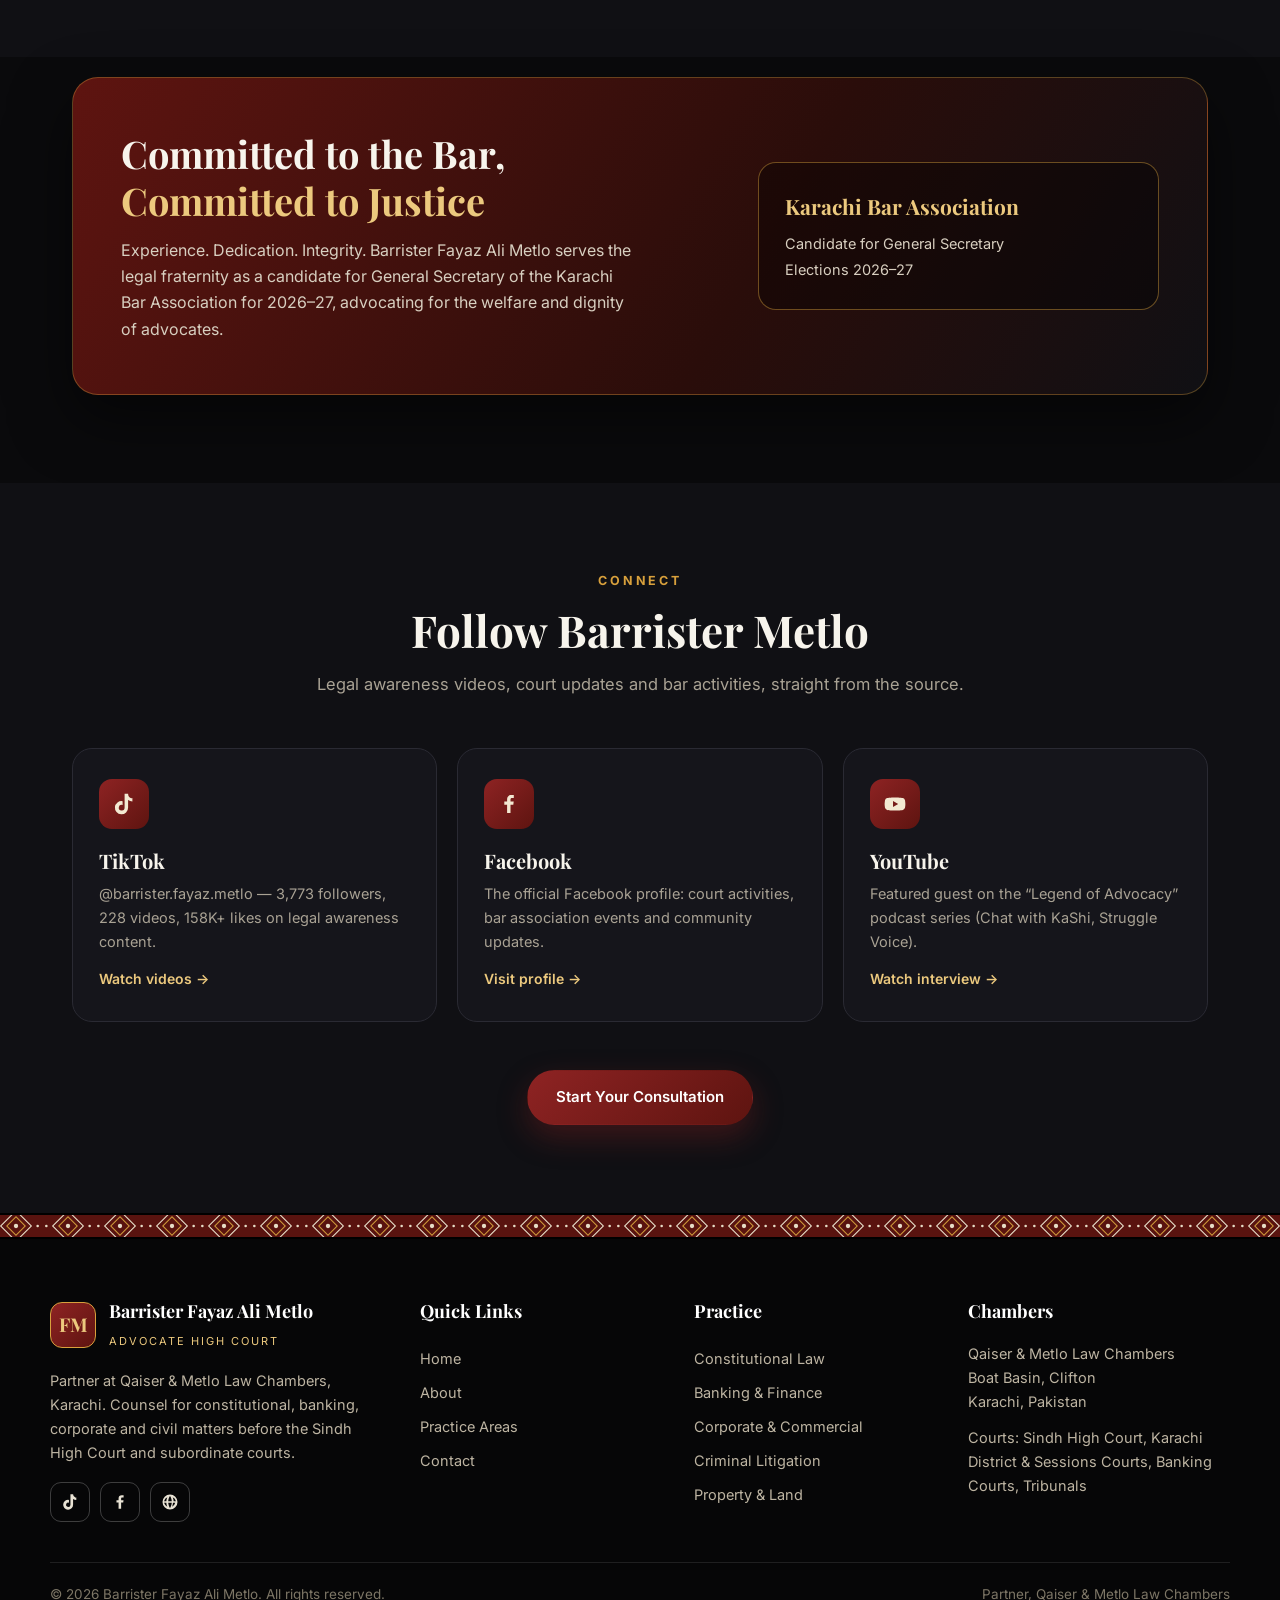
==== commit 9757941c: "v3: index.html" ====
--- a/index.html
+++ b/index.html
@@ -3,8 +3,20 @@
 <head>
 <meta charset="UTF-8">
 <meta name="viewport" content="width=device-width, initial-scale=1.0">
-<title>Barrister Fayaz Ali Metlo | Advocate High Court, Karachi</title>
-<meta name="description" content="Official website of Barrister Fayaz Ali Metlo, Partner at Qaiser and Metlo Law Chambers, Karachi. LL.M Gold Medalist practising before the Sindh High Court.">
+<title>Barrister Fayaz Ali Metlo | Advocate High Court Karachi | Qaiser & Metlo Law Chambers</title>
+<meta name="description" content="Official website of Barrister Fayaz Ali Metlo, Partner at Qaiser & Metlo Law Chambers, Karachi. LL.M Gold Medalist, called to the Bar at Lincoln's Inn, London. 13 reported judgments, Sindh High Court counsel.">
+<meta name="robots" content="index, follow">
+<link rel="canonical" href="https://taqi-kazmi44.github.io/barrister-fayaz-ali-metlo/">
+<meta property="og:type" content="website">
+<meta property="og:title" content="Barrister Fayaz Ali Metlo | Advocate High Court Karachi | Qaiser & Metlo Law Chambers">
+<meta property="og:description" content="Official website of Barrister Fayaz Ali Metlo, Partner at Qaiser & Metlo Law Chambers, Karachi. LL.M Gold Medalist, called to the Bar at Lincoln's Inn, London. 13 reported judgments, Sindh High Court counsel.">
+<meta property="og:url" content="https://taqi-kazmi44.github.io/barrister-fayaz-ali-metlo/">
+<meta property="og:image" content="https://taqi-kazmi44.github.io/barrister-fayaz-ali-metlo/assets/img/fayaz-studio.jpg">
+<meta name="twitter:card" content="summary_large_image">
+<meta name="twitter:title" content="Barrister Fayaz Ali Metlo | Advocate High Court Karachi | Qaiser & Metlo Law Chambers">
+<meta name="twitter:description" content="Official website of Barrister Fayaz Ali Metlo, Partner at Qaiser & Metlo Law Chambers, Karachi. LL.M Gold Medalist, called to the Bar at Lincoln's Inn, London. 13 reported judgments, Sindh High Court counsel.">
+<meta name="twitter:image" content="https://taqi-kazmi44.github.io/barrister-fayaz-ali-metlo/assets/img/fayaz-studio.jpg">
+<script type="application/ld+json">{"@context": "https://schema.org", "@type": "Person", "name": "Barrister Fayaz Ali Metlo", "jobTitle": "Advocate High Court", "description": "Barrister Fayaz Ali Metlo, Partner at Qaiser & Metlo Law Chambers, Karachi. LL.M Gold Medalist, called to the Bar at Lincoln's Inn, London. Counsel in reported judgments of the Sindh High Court.", "url": "https://taqi-kazmi44.github.io/barrister-fayaz-ali-metlo/", "image": "https://taqi-kazmi44.github.io/barrister-fayaz-ali-metlo/assets/img/fayaz-studio.jpg", "alumniOf": "Lincoln's Inn, London", "worksFor": {"@type": "LegalService", "name": "Qaiser & Metlo Law Chambers", "url": "https://qmlc.pk", "address": {"@type": "PostalAddress", "addressLocality": "Boat Basin, Clifton, Karachi", "addressCountry": "PK"}}, "address": {"@type": "PostalAddress", "addressLocality": "Karachi", "addressCountry": "PK"}, "sameAs": ["https://www.tiktok.com/@barrister.fayaz.metlo", "https://www.facebook.com/fa.metlo"]}</script>
 <link rel="preconnect" href="https://fonts.googleapis.com">
 <link href="https://fonts.googleapis.com/css2?family=Playfair+Display:wght@500;600;700;800&family=Inter:wght@400;500;600;700&display=swap" rel="stylesheet">
 <link rel="stylesheet" href="assets/css/style.css">
@@ -21,24 +33,32 @@
   <div>
     <span class="eyebrow"><i></i> Partner, Qaiser &amp; Metlo Law Chambers</span>
     <h1><span class="line"><span>Barrister Fayaz</span></span><span class="line"><span>Ali <em>Metlo</em></span></span></h1>
-    <p class="role">Advocate High Court, Karachi. <b>LL.M Gold Medalist</b> with an accounting background, representing clients in constitutional, banking, corporate and civil litigation before the <b>Sindh High Court</b>.</p>
-    <div class="ctas"><a class="btn ajrak" href="contact.html">Book a Consultation</a><a class="btn ghost" href="#cases">Reported Cases</a></div>
+    <p class="role">Advocate High Court, Karachi. <b>LL.M Gold Medalist</b>, called to the Bar at <b>Lincoln's Inn, London</b>, with an accounting background and counsel in <b>13 reported judgments</b> of the Sindh High Court: constitutional, tax, admiralty, company and service law.</p>
+    <div class="ctas"><a class="btn ajrak" href="contact.html">Book a Consultation</a><a class="btn ghost" href="#judgments">Reported Judgments</a></div>
     <div class="stats">
       <div class="stat"><b><span data-count="40" data-suffix="+">0</span></b><span>Years of chambers legacy</span></div>
+      <div class="stat"><b><span data-count="13">0</span></b><span>Reported judgments</span></div>
       <div class="stat"><b><span data-count="12">0</span></b><span>Practice areas</span></div>
       <div class="stat"><b><span data-count="3773">0</span></b><span>TikTok followers</span></div>
-      <div class="stat"><b><span data-count="228">0</span></b><span>Legal awareness videos</span></div>
     </div>
   </div>
   <div class="hero-photo">
-    <div class="badge-float bf1"><b>LL.M Gold Medalist</b><span>Academic distinction</span></div>
-    <div class="frame"><img src="assets/img/fayaz-hero.jpg" alt="Barrister Fayaz Ali Metlo in barrister robes at his Call to the Bar"></div>
-    <div class="badge-float bf2"><b>Called to the Bar</b><span>Barrister-at-Law</span></div>
+    <div class="badge-float bf1"><b>Lincoln's Inn, London</b><span>Called to the Bar</span></div>
+    <div class="frame"><img src="assets/img/fayaz-studio.jpg" alt="Barrister Fayaz Ali Metlo, Advocate High Court, Karachi"></div>
+    <div class="badge-float bf2"><b>LL.M Gold Medalist</b><span>Academic distinction</span></div>
   </div>
 </div>
 <div class="marquee"><div class="track"><span>Constitutional Law</span><span>Banking & Finance</span><span>Corporate</span><span>Criminal Litigation</span><span>Property</span><span>Customs & Taxation</span><span>Family Law</span><span>Admiralty</span><span>Arbitration</span><span>Sindh High Court</span><span>Constitutional Law</span><span>Banking & Finance</span><span>Corporate</span><span>Criminal Litigation</span><span>Property</span><span>Customs & Taxation</span><span>Family Law</span><span>Admiralty</span><span>Arbitration</span><span>Sindh High Court</span></div></div>
 </div>
 
+<section class="alt" id="judgments"><div class="wrap">
+  <div class="jband">
+    <div class="ph reveal"><img src="assets/img/courtroom.jpg" alt="An advocate arguing before the bench in a high court courtroom"></div>
+    <div class="reveal d1"><p class="kick">The Record Speaks</p><h2 class="title">Reported Judgments</h2>
+    <p>Thirteen reported judgments of the Sindh High Court in which Barrister Fayaz Ali Metlo appeared as counsel: constitutional petitions, landmark tax references, admiralty, company law and service matters, published in PLD, PTD, CLD, YLR, PLC and CLC. Read each judgment in full, free, below.</p></div>
+  </div>
+  <div class="jgrid"><div class="jcard reveal"><span class="cite">PLD 2025 Sindh 138</span><h3>Salahuddin v. Province of Sindh &amp; others</h3><div class="meta">C.P. No. D-129 of 2023 · Agha &amp; Omar Sial, JJ · Decided 30 May 2024</div><p>Constitutional petition on locus standi under Article 199, challenging a residential scheme near a cantonment and airbase.</p><div class="role">Role: <b>Counsel for the Petitioner</b></div><a class="pdf" href="assets/docs/pld-2025-sindh-138.pdf" target="_blank" rel="noopener">📄 Read the Judgment (PDF)</a></div><div class="jcard reveal"><span class="cite">2025 CLD 1814</span><h3>Muhammad Ziaullah Khan Chishti v. TRG Pakistan Limited &amp; others</h3><div class="meta">J.C.M. No. 12 of 2025 · Adnan Iqbal Chaudhry, J · Decided 20 June 2025</div><p>Companies Act 2017 (Ss. 86(2) &amp; 286): a subsidiary holding shares in its holding company, and the doctrine of continuing wrong.</p><div class="role">Role: <b>Counsel, with Barrister Sarfaraz Ali Metlo</b></div><a class="pdf" href="assets/docs/2025-cld-1814.pdf" target="_blank" rel="noopener">📄 Read the Judgment (PDF)</a></div><div class="jcard reveal"><span class="cite">2025 PTD 1777</span><h3>Occidental Petroleum (Pakistan) Inc. v. Commissioner Inland Revenue, Zone III, LTU</h3><div class="meta">I.T.R.A. No. 121 of 2015 · Ghaffar, CJ &amp; Sarwana, J · Decided 21 August 2025</div><p>Income tax reference: royalty deduction and tax rates under petroleum concession agreements.</p><div class="role">Role: <b>Counsel</b></div><a class="pdf" href="assets/docs/2025-ptd-1777.pdf" target="_blank" rel="noopener">📄 Read the Judgment (PDF)</a></div><div class="jcard reveal"><span class="cite">PLD 2024 Sindh 174</span><h3>Trading Corporation of Pakistan v. MV Han Zhong Men</h3><div class="meta">Admiralty Appeal No. 01 of 2015 · Abbasi &amp; Hussain, JJ · Decided 5 October 2022</div><p>Admiralty jurisdiction: recovery of loss arising from a sugar cargo auction and consent order.</p><div class="role">Role: <b>Counsel for the Appellant</b></div><a class="pdf" href="assets/docs/pld-2024-sindh-174.pdf" target="_blank" rel="noopener">📄 Read the Judgment (PDF)</a></div><div class="jcard reveal"><span class="cite">2024 YLR 2738</span><h3>Shaheed Shah Inayat Village &amp; others v. Ashiq Hussain Vighio &amp; others</h3><div class="meta">H.C.A. Nos. 128, 129 &amp; 5 of 2022 · Siddiqui &amp; Minhas, JJ · Decided 10 May 2024</div><p>Specific Relief Act: declaration and injunction over construction on amenity land; rejection of plaint.</p><div class="role">Role: <b>Counsel for the Respondents</b></div><a class="pdf" href="assets/docs/2024-ylr-2738.pdf" target="_blank" rel="noopener">📄 Read the Judgment (PDF)</a></div><div class="jcard reveal"><span class="cite">2024 PTD 290</span><h3>Getz Pharma (Pvt.) Limited &amp; others v. Federation of Pakistan &amp; others</h3><div class="meta">H.C.A.s &amp; C.P.s of 2017–2020 · Siddiqui &amp; Faisal, JJ · Decided 24 December 2021</div><p>Sales tax and customs exemption claimed on pharmaceutical packing material.</p><div class="role">Role: <b>Counsel for the Appellants</b></div><a class="pdf" href="assets/docs/2024-ptd-290.pdf" target="_blank" rel="noopener">📄 Read the Judgment (PDF)</a></div><div class="jcard reveal"><span class="cite">2024 PLC (C.S.) 91</span><h3>Mohammad Tarique Khan v. Trading Corporation of Pakistan (Pvt.) Ltd.</h3><div class="meta">Suit No. 630 of 2020 · Muhammad Shafi Siddiqui, J · Decided 11 March 2022</div><p>Service matter: promotion dispute; suit for declaration, injunction and damages.</p><div class="role">Role: <b>Counsel for Defendants Nos. 1 to 4</b></div><a class="pdf" href="assets/docs/2024-plc-cs-91.pdf" target="_blank" rel="noopener">📄 Read the Judgment (PDF)</a></div><div class="jcard reveal"><span class="cite">2022 YLR 2188</span><h3>Messrs Kaim Khani and Brothers v. Province of Sindh &amp; others</h3><div class="meta">Suit No. 1731 of 2019 · Adnan Iqbal Chaudhry, J · Decided 31 January 2022</div><p>Declaration and injunctions: government tender awarded despite the plaintiff being the lowest bidder.</p><div class="role">Role: <b>Counsel for Defendants Nos. 2 and 3</b></div><a class="pdf" href="assets/docs/2022-ylr-2188.pdf" target="_blank" rel="noopener">📄 Read the Judgment (PDF)</a></div><div class="jcard reveal"><span class="cite">2022 PTD 1619</span><h3>Messrs Telenor Microfinance Bank Ltd. v. Commissioner Inland Revenue</h3><div class="meta">I.T.R.A. Nos. 327, 328 of 2019 &amp; 28 of 2020 · Kalhoro &amp; Faisal, JJ · Decided 17 May 2022</div><p>Income tax: withholding tax recovery and the exemption certificate under Section 159.</p><div class="role">Role: <b>Counsel for the Applicant</b></div><a class="pdf" href="assets/docs/2022-ptd-1619.pdf" target="_blank" rel="noopener">📄 Read the Judgment (PDF)</a></div><div class="jcard reveal"><span class="cite">2021 CLC 1075</span><h3>Pakistan Reinsurance Company Limited v. Wafaqi Mohtasib (Ombudsman) &amp; others</h3><div class="meta">C.P. No. D-1779 of 2020 · Mazhar &amp; Khan, JJ · Decided 16 January 2021</div><p>Implementation of the Wafaqi Mohtasib's recommendations under Article 199 of the Constitution.</p><div class="role">Role: <b>Counsel for the Petitioner</b></div><a class="pdf" href="assets/docs/2021-clc-1075.pdf" target="_blank" rel="noopener">📄 Read the Judgment (PDF)</a></div><div class="jcard reveal"><span class="cite">2020 YLR 1103</span><h3>Mir Muhammad Raza v. Federation of Pakistan &amp; others</h3><div class="meta">Suit No. 2270 of 2018 · Muhammad Junaid Ghaffar, J · Decided 10 October 2019</div><p>Temporary injunction: verification of a corporation employee's educational credentials.</p><div class="role">Role: <b>Counsel for Defendants Nos. 2, 3 and 4</b></div><a class="pdf" href="assets/docs/2020-ylr-1103.pdf" target="_blank" rel="noopener">📄 Read the Judgment (PDF)</a></div><div class="jcard reveal"><span class="cite">2020 PLC (C.S.) 531</span><h3>Mir Muhammad Raza v. Federation of Pakistan &amp; others</h3><div class="meta">Suit No. 2270 of 2018 · Muhammad Junaid Ghaffar, J · Decided 10 October 2019</div><p>Civil service: employer's right to verify credentials, and the grant of temporary injunction.</p><div class="role">Role: <b>Counsel for Defendants Nos. 2, 3 and 4</b></div><a class="pdf" href="assets/docs/2020-plc-cs-531.pdf" target="_blank" rel="noopener">📄 Read the Judgment (PDF)</a></div><div class="jcard reveal"><span class="cite">2019 PLC (C.S.) 940</span><h3>Saadullah Khan v. Al Baraka Bank (Pakistan) Limited</h3><div class="meta">Suit No. 1529 of 2017 · Muhammad Junaid Ghaffar, J · Decided 25 October 2018</div><p>Master and servant: a suspended bank employee's suit for injunctive relief during an internal inquiry.</p><div class="role">Role: <b>Counsel for the Defendant Bank</b></div><a class="pdf" href="assets/docs/2019-plc-cs-940.pdf" target="_blank" rel="noopener">📄 Read the Judgment (PDF)</a></div></div>
+</div></section>
 <section><div class="wrap">
   <p class="kick reveal">What we do</p><h2 class="title reveal">Full-Spectrum Legal Representation</h2>
   <p class="sub reveal">From constitutional petitions to banking disputes, every brief is prepared personally, argued on merit and followed through to conclusion.</p>
@@ -53,29 +73,24 @@
   <div class="reveal d1">
     <p class="kick">About</p><h2 class="title" style="text-align:left">Rooted in Sindh.<br>Respected in Court.</h2>
     <p>Barrister Fayaz Ali Metlo is a <b>Partner at Qaiser &amp; Metlo Law Chambers</b>, a Karachi chambers whose members have been involved in leading cases for over four decades. His practice is anchored at the <b>Sindh High Court</b>, with appearances across district courts, banking courts, special courts and tribunals.</p>
-    <p>An <b>LL.M Gold Medalist</b> with a background in <b>accounting</b>, he brings rare financial fluency to banking, corporate and taxation disputes, reading a balance sheet as confidently as a brief.</p>
+    <p>Called to the Bar at <b>Lincoln's Inn, London</b> and an <b>LL.M Gold Medalist</b> with a background in <b>accounting</b>, he brings rare financial fluency to banking, corporate and taxation disputes, reading a balance sheet as confidently as a brief.</p>
     <div class="checks"><span>Constitutional petitions</span><span>Banking court matters</span><span>Corporate disputes</span><span>Criminal defence</span><span>Property litigation</span><span>Family matters</span></div>
     <a class="btn gold" href="about.html">Read Full Profile</a>
   </div>
 </div></section>
 
 <section id="cases"><div class="wrap">
-  <p class="kick reveal">Court Record</p><h2 class="title reveal">Reported Cases &amp; Notable Appearances</h2>
-  <p class="sub reveal">Selected matters in which Barrister Fayaz Ali Metlo appeared as counsel, as recorded in the published orders of the Sindh High Court, Karachi (caselaw.shc.gov.pk).</p>
-  <div class="timeline"><div class="case reveal"><div class="meta"><span class="tag">Sindh High Court</span><span class="tag red">Constitutional Petition</span><span class="tag">Order: 18 March 2026</span></div><h3>C.P. No. D-1544 of 2025 — Jawed Akhtar Khichi v. Province of Sindh</h3><p>Appeared for the petitioner alongside Barrister Sarfaraz Ali Metlo before the Constitutional Bench (Adnan-ul-Karim Memon and Zulfiqar Ali Sangi, JJ.).</p></div><div class="case reveal"><div class="meta"><span class="tag">Sindh High Court</span><span class="tag red">Constitutional Petition</span><span class="tag">Order: 16 April 2025</span></div><h3>C.P. No. D-3994 of 2023</h3><p>Appeared for the petitioner, with Ms. Adeela Ansari, in a petition arising from a raid on a petrol station and recovery of amounts by law enforcement authorities.</p></div><div class="case reveal"><div class="meta"><span class="tag">Sindh High Court</span><span class="tag red">Constitutional Petition</span><span class="tag">Order: 14 April 2025</span></div><h3>C.P. No. D-616 of 2022</h3><p>Appeared for the petitioner; during the hearing the impugned notice was withdrawn by the respondent and the petition was disposed of as having served its purpose.</p></div><div class="case reveal"><div class="meta"><span class="tag">Sindh High Court</span><span class="tag red">High Court Appeal</span><span class="tag">Order: 10 April 2025</span></div><h3>H.C.A. No. 80 of 2022 — Bushra Khatoon &amp; others v. Muhammad Abdullah &amp; others</h3><p>Appeared for the appellants in a property matter (Plot FL-I, Block-15, Gulistan-e-Johar, Karachi); the appeal was disposed of with consent, with liberty to approach the trial court.</p></div><div class="case reveal"><div class="meta"><span class="tag">Sindh High Court</span><span class="tag red">High Court Appeals</span><span class="tag">Hearing: 6 March 2025</span></div><h3>H.C.A. Nos. 456 &amp; 457 of 2024</h3><p>Appeared for the appellant before the Division Bench (Muhammad Iqbal Kalhoro and Muhammad Osman Ali Hadi, JJ.).</p></div><div class="case reveal"><div class="meta"><span class="tag">Sindh High Court</span><span class="tag red">Criminal — Customs</span><span class="tag">Decided: 31 October 2024</span></div><h3>Spl. Cr. Misc. Application No. 612 of 2023 — Usman Bajwa v. The State &amp; others</h3><p>Appeared with M/s. Sarfaraz Ali Metlo and team for the applicant in a customs matter heard over multiple dates before the Sindh High Court.</p></div><div class="case reveal"><div class="meta"><span class="tag">Sindh High Court</span><span class="tag red">Banking</span><span class="tag">Order: 20 November 2019</span></div><h3>C.P. No. D-8596 of 2018 with I.A. No. 113 of 2018</h3><p>Appeared for Dubai Islamic Bank Pakistan Limited; the connected matters were disposed of after an amicable settlement between the parties.</p></div><div class="case reveal"><div class="meta"><span class="tag">Sindh High Court</span><span class="tag red">Admiralty</span><span class="tag">Order: 19 August 2019</span></div><h3>Admiralty Suit No. 14 of 2006 (CMA No. 26 of 2018)</h3><p>Appeared for the plaintiff, seeking release of auction proceeds of a sugar cargo deposited with the Official Assignee.</p></div></div>
+  <p class="kick reveal">Court Record</p><h2 class="title reveal">Recent Court Appearances</h2>
+  <p class="sub reveal">Selected recent matters, as recorded in the published orders of the Sindh High Court, Karachi (caselaw.shc.gov.pk).</p>
+  <div class="timeline"><div class="case reveal"><div class="meta"><span class="tag">Sindh High Court</span><span class="tag red">Constitutional Petition</span><span class="tag">Order: 18 March 2026</span></div><h3>C.P. No. D-1544 of 2025 — Jawed Akhtar Khichi v. Province of Sindh</h3><p>Appeared for the petitioner alongside Barrister Sarfaraz Ali Metlo before the Constitutional Bench (Adnan-ul-Karim Memon and Zulfiqar Ali Sangi, JJ.).</p></div><div class="case reveal"><div class="meta"><span class="tag">Sindh High Court</span><span class="tag red">Constitutional Petition</span><span class="tag">Order: 16 April 2025</span></div><h3>C.P. No. D-3994 of 2023</h3><p>Appeared for the petitioner, with Ms. Adeela Ansari, in a petition arising from a raid on a petrol station and recovery of amounts by law enforcement authorities.</p></div><div class="case reveal"><div class="meta"><span class="tag">Sindh High Court</span><span class="tag red">Constitutional Petition</span><span class="tag">Order: 14 April 2025</span></div><h3>C.P. No. D-616 of 2022</h3><p>Appeared for the petitioner; during the hearing the impugned notice was withdrawn by the respondent and the petition was disposed of as having served its purpose.</p></div><div class="case reveal"><div class="meta"><span class="tag">Sindh High Court</span><span class="tag red">High Court Appeal</span><span class="tag">Order: 10 April 2025</span></div><h3>H.C.A. No. 80 of 2022 — Bushra Khatoon &amp; others v. Muhammad Abdullah &amp; others</h3><p>Appeared for the appellants in a property matter (Plot FL-I, Block-15, Gulistan-e-Johar, Karachi); the appeal was disposed of with consent, with liberty to approach the trial court.</p></div><div class="case reveal"><div class="meta"><span class="tag">Sindh High Court</span><span class="tag red">Criminal — Customs</span><span class="tag">Decided: 31 October 2024</span></div><h3>Spl. Cr. Misc. Application No. 612 of 2023 — Usman Bajwa v. The State &amp; others</h3><p>Appeared with M/s. Sarfaraz Ali Metlo and team for the applicant in a customs matter heard over multiple dates before the Sindh High Court.</p></div><div class="case reveal"><div class="meta"><span class="tag">Sindh High Court</span><span class="tag red">Banking</span><span class="tag">Order: 20 November 2019</span></div><h3>C.P. No. D-8596 of 2018 with I.A. No. 113 of 2018</h3><p>Appeared for Dubai Islamic Bank Pakistan Limited; the connected matters were disposed of after an amicable settlement between the parties.</p></div></div>
 </div></section>
 
 <div class="ajrak-strip"></div>
 
 <section class="alt"><div class="wrap">
-  <p class="kick reveal">How it works</p><h2 class="title reveal">From First Meeting to Final Order</h2>
-  <p class="sub reveal">A clear, disciplined process, so you always know where your case stands.</p>
-  <div class="steps">
-    <div class="step reveal d1"><span class="n">01</span><h3>Consultation</h3><p>Share your documents and facts. You get an honest first assessment of merits, risks and options.</p></div>
-    <div class="step reveal d2"><span class="n">02</span><h3>Strategy</h3><p>A written roadmap: forum, timeline, evidence and the strongest available remedy for your matter.</p></div>
-    <div class="step reveal d3"><span class="n">03</span><h3>Representation</h3><p>Drafting, filing and personal advocacy at every hearing, with updates after each date.</p></div>
-    <div class="step reveal d3"><span class="n">04</span><h3>Resolution</h3><p>Judgment, settlement or appeal, executed and explained, with certified copies for your record.</p></div>
-  </div>
+  <p class="kick reveal">Gallery</p><h2 class="title reveal">In Chambers, In Court, In the Community</h2>
+  <p class="sub reveal">Moments from the courtroom, the studio and Sindh's legal community.</p>
+  <div class="gallery-grid"><figure class="reveal "><img src="assets/img/fayaz-event.jpg" alt="Barrister Fayaz Ali Metlo — At a formal gathering" loading="lazy"><figcaption><b>Events & Gatherings</b>At a formal gathering</figcaption></figure><figure class="reveal tall"><img src="assets/img/fayaz-greeting2.jpg" alt="Barrister Fayaz Ali Metlo — Greeting fellow advocates" loading="lazy"><figcaption><b>With the Fraternity</b>Greeting fellow advocates</figcaption></figure><figure class="reveal "><img src="assets/img/fayaz-interview.jpg" alt="Barrister Fayaz Ali Metlo — Discussing the law on air" loading="lazy"><figcaption><b>Television Interviews</b>Discussing the law on air</figcaption></figure><figure class="reveal "><img src="assets/img/fayaz-tv.jpg" alt="Barrister Fayaz Ali Metlo — Television appearance" loading="lazy"><figcaption><b>In the Studio</b>Television appearance</figcaption></figure><figure class="reveal "><img src="assets/img/fayaz-traditional.jpg" alt="Barrister Fayaz Ali Metlo — In traditional dress" loading="lazy"><figcaption><b>Sindh Roots</b>In traditional dress</figcaption></figure><figure class="reveal "><img src="assets/img/fayaz-cultural.jpg" alt="Barrister Fayaz Ali Metlo — At a cultural evening" loading="lazy"><figcaption><b>Community</b>At a cultural evening</figcaption></figure><figure class="reveal "><img src="assets/img/fayaz-court-pair.jpg" alt="Barrister Fayaz Ali Metlo — With a fellow advocate" loading="lazy"><figcaption><b>At Court</b>With a fellow advocate</figcaption></figure><figure class="reveal "><img src="assets/img/fayaz-dinner.jpg" alt="Barrister Fayaz Ali Metlo — At a dinner reception" loading="lazy"><figcaption><b>Evenings</b>At a dinner reception</figcaption></figure></div>
 </div></section>
 
 <section style="padding-top:20px"><div class="wrap">
--- a/assets/css/style.css
+++ b/assets/css/style.css
@@ -1,165 +1,221 @@
 :root{
-  --navy:#0a1628; --navy2:#0e1e38; --ink:#12233d;
-  --gold:#c9a24b; --gold2:#e3c878; --cream:#f7f3ea; --paper:#fbfaf7;
-  --mut:#5b6a7f; --line:#e6e0cf; --radius:18px;
-  --shadow:0 18px 50px rgba(10,22,40,.14);
+  --black:#0a0a0c; --coal:#101014; --panel:#15151b; --panel2:#1a1a21;
+  --white:#f7f4ec; --mut:#a9a294; --line:#2a2a33;
+  --ajrak:#8e2323; --ajrak2:#5e1410; --indigo:#2e4a7a; --gold:#d8a03c; --gold2:#ecc97e;
+  --radius:18px; --shadow:0 24px 60px rgba(0,0,0,.5);
 }
 *{margin:0;padding:0;box-sizing:border-box}
 html{scroll-behavior:smooth}
-body{font-family:'Inter',system-ui,sans-serif;color:var(--ink);background:var(--paper);line-height:1.65}
+body{font-family:'Inter',system-ui,sans-serif;color:var(--white);background:var(--black);line-height:1.65;overflow-x:hidden}
 h1,h2,h3,.serif{font-family:'Playfair Display',Georgia,serif}
 a{text-decoration:none;color:inherit}
 img{max-width:100%;display:block}
 .wrap{max-width:1180px;margin:0 auto;padding:0 22px}
-.btn{display:inline-flex;align-items:center;gap:9px;padding:14px 28px;border-radius:999px;font-weight:600;font-size:15px;transition:.25s;border:1px solid transparent;cursor:pointer}
-.btn.gold{background:linear-gradient(135deg,var(--gold),#b18a34);color:#0a1628;box-shadow:0 10px 26px rgba(201,162,75,.35)}
-.btn.gold:hover{transform:translateY(-2px);box-shadow:0 16px 34px rgba(201,162,75,.45)}
-.btn.ghost{border-color:rgba(255,255,255,.4);color:#fff}
-.btn.ghost:hover{background:rgba(255,255,255,.1)}
-.btn.dark{background:var(--navy);color:#fff}
-.btn.dark:hover{background:var(--navy2)}
+.btn{display:inline-flex;align-items:center;gap:9px;padding:14px 28px;border-radius:999px;font-weight:600;font-size:15px;transition:.3s;border:1px solid transparent;cursor:pointer;position:relative;overflow:hidden}
+.btn.gold{background:linear-gradient(135deg,var(--gold),#a8741f);color:#14100a;box-shadow:0 12px 30px rgba(216,160,60,.3)}
+.btn.gold:hover{transform:translateY(-3px) scale(1.02);box-shadow:0 18px 40px rgba(216,160,60,.45)}
+.btn.ajrak{background:linear-gradient(135deg,var(--ajrak),var(--ajrak2));color:#fff;box-shadow:0 12px 30px rgba(142,35,35,.35)}
+.btn.ajrak:hover{transform:translateY(-3px)}
+.btn.ghost{border-color:rgba(255,255,255,.35);color:#fff;background:rgba(255,255,255,.03)}
+.btn.ghost:hover{background:rgba(255,255,255,.1);transform:translateY(-3px)}
+.btn.dark{background:#fff;color:#0a0a0c}
+.ajrak-strip{height:26px;background:url('../img/ajrak.svg') repeat-x center/auto 52px;opacity:.95;border-top:2px solid #000;border-bottom:2px solid #000;animation:ajrakSlide 30s linear infinite}
+@keyframes ajrakSlide{from{background-position-x:0}to{background-position-x:576px}}
 /* Header */
-header{position:fixed;inset:0 0 auto 0;z-index:60;transition:.3s}
-header.scrolled{background:rgba(10,22,40,.96);box-shadow:0 8px 30px rgba(0,0,0,.25);backdrop-filter:blur(8px)}
-.nav{display:flex;align-items:center;justify-content:space-between;padding:16px 0}
+header{position:fixed;inset:0 0 auto 0;z-index:60;transition:.35s}
+header.scrolled{background:rgba(10,10,12,.94);box-shadow:0 10px 34px rgba(0,0,0,.55);backdrop-filter:blur(10px)}
+.nav{display:flex;align-items:center;justify-content:space-between;padding:15px 0;gap:16px}
 .brand{display:flex;align-items:center;gap:13px;color:#fff}
-.mono{width:46px;height:46px;border-radius:12px;background:linear-gradient(135deg,var(--gold),#9a7a2e);display:grid;place-items:center;font-family:'Playfair Display',serif;font-weight:700;font-size:19px;color:#0a1628;box-shadow:0 8px 20px rgba(201,162,75,.4)}
+.mono{width:46px;height:46px;border-radius:12px;background:linear-gradient(135deg,var(--ajrak),var(--ajrak2));border:1px solid var(--gold);display:grid;place-items:center;font-family:'Playfair Display',serif;font-weight:700;font-size:19px;color:var(--gold2);flex:none}
 .brand b{font-family:'Playfair Display',serif;font-size:19px;letter-spacing:.4px;display:block;line-height:1.15}
 .brand small{color:var(--gold2);font-size:11px;letter-spacing:2.4px;text-transform:uppercase}
-.nav nav{display:flex;gap:30px}
-.nav nav a{color:#dbe3ee;font-size:14.5px;font-weight:500;position:relative;padding:4px 0}
-.nav nav a::after{content:"";position:absolute;left:0;bottom:0;width:0;height:2px;background:var(--gold);transition:.3s}
+.nav nav{display:flex;gap:28px}
+.nav nav a{color:#cfc9ba;font-size:14.5px;font-weight:500;position:relative;padding:4px 0}
+.nav nav a::after{content:"";position:absolute;left:0;bottom:0;width:0;height:2px;background:var(--ajrak);transition:.3s}
 .nav nav a:hover::after,.nav nav a.active::after{width:100%}
 .nav nav a.active{color:#fff}
 .nav .btn{padding:11px 22px}
 .burger{display:none;background:none;border:0;cursor:pointer}
 .burger span{display:block;width:26px;height:2px;background:#fff;margin:6px 0}
 /* Hero */
-.hero{background:radial-gradient(1100px 520px at 85% -10%,rgba(201,162,75,.28),transparent 60%),linear-gradient(160deg,var(--navy) 0%,var(--navy2) 55%,#0a1424 100%);color:#fff;padding:158px 0 92px;position:relative;overflow:hidden}
-.hero::before{content:"";position:absolute;inset:auto -120px -160px auto;width:520px;height:520px;border:1px solid rgba(201,162,75,.25);border-radius:50%}
-.hero::after{content:"";position:absolute;inset:auto -60px -220px auto;width:520px;height:520px;border:1px solid rgba(201,162,75,.14);border-radius:50%}
-.eyebrow{display:inline-flex;align-items:center;gap:9px;border:1px solid rgba(201,162,75,.55);color:var(--gold2);border-radius:999px;padding:7px 16px;font-size:12.5px;letter-spacing:2px;text-transform:uppercase;font-weight:600}
-.eyebrow i{width:7px;height:7px;border-radius:50%;background:var(--gold);display:inline-block}
-.hero h1{font-size:clamp(42px,6vw,68px);line-height:1.08;margin:26px 0 8px;font-weight:700}
-.hero h1 em{font-style:normal;color:var(--gold2)}
-.hero .role{font-size:clamp(17px,2.4vw,21px);color:#c8d3e2;max-width:640px}
+.hero{position:relative;padding:150px 0 0;background:radial-gradient(900px 480px at 88% -10%,rgba(142,35,35,.4),transparent 60%),radial-gradient(700px 420px at -10% 110%,rgba(46,74,122,.35),transparent 60%),linear-gradient(165deg,#0a0a0c,#12100e 60%,#0a0a0c);overflow:hidden}
+.hero-grid{display:grid;grid-template-columns:1.08fr .92fr;gap:48px;align-items:center;padding-bottom:70px}
+.eyebrow{display:inline-flex;align-items:center;gap:9px;border:1px solid rgba(216,160,60,.6);color:var(--gold2);border-radius:999px;padding:7px 16px;font-size:12.5px;letter-spacing:2px;text-transform:uppercase;font-weight:600;animation:fadeDown 1s .1s both}
+.eyebrow i{width:7px;height:7px;border-radius:50%;background:var(--ajrak);display:inline-block;animation:pulse 1.8s infinite}
+@keyframes pulse{0%,100%{box-shadow:0 0 0 0 rgba(142,35,35,.6)}50%{box-shadow:0 0 0 7px rgba(142,35,35,0)}}
+.hero h1{font-size:clamp(44px,6.4vw,74px);line-height:1.05;margin:24px 0 10px;font-weight:800}
+.hero h1 .line{display:block;overflow:hidden}
+.hero h1 .line span{display:inline-block;animation:riseUp 1s cubic-bezier(.2,.7,.2,1) both}
+.hero h1 .line:nth-child(2) span{animation-delay:.15s}
+.hero h1 em{font-style:normal;background:linear-gradient(90deg,var(--gold2),var(--gold),var(--ajrak));-webkit-background-clip:text;background-clip:text;color:transparent;background-size:200% 100%;animation:sheen 5s linear infinite}
+@keyframes sheen{to{background-position:200% 0}}
+@keyframes riseUp{from{transform:translateY(110%);opacity:0}to{transform:none;opacity:1}}
+@keyframes fadeDown{from{transform:translateY(-16px);opacity:0}to{transform:none;opacity:1}}
+.hero .role{font-size:clamp(16.5px,2.3vw,20.5px);color:#cfc9ba;max-width:600px;animation:fadeDown 1s .35s both}
 .hero .role b{color:#fff}
-.ctas{margin:34px 0 40px;display:flex;gap:14px;flex-wrap:wrap}
-.stats{display:grid;grid-template-columns:repeat(4,1fr);gap:14px;max-width:860px}
-.stat{background:rgba(255,255,255,.05);border:1px solid rgba(255,255,255,.12);border-radius:14px;padding:16px 18px}
-.stat b{font-family:'Playfair Display',serif;font-size:19px;color:var(--gold2);display:block;line-height:1.25}
-.stat span{font-size:12.5px;color:#aebdd1;letter-spacing:.4px}
-/* Trust bar */
-.trust{background:var(--navy);border-top:1px solid rgba(201,162,75,.35)}
-.trust .wrap{display:flex;gap:14px;flex-wrap:wrap;justify-content:space-between;padding-top:18px;padding-bottom:18px}
-.trust span{color:#c8d3e2;font-size:13.5px;letter-spacing:1.6px;text-transform:uppercase;display:flex;align-items:center;gap:9px}
-.trust span::before{content:"◆";color:var(--gold);font-size:10px}
+.ctas{margin:32px 0 38px;display:flex;gap:14px;flex-wrap:wrap;animation:fadeDown 1s .5s both}
+.stats{display:grid;grid-template-columns:repeat(4,1fr);gap:13px;max-width:880px;animation:fadeDown 1s .65s both}
+.stat{background:rgba(255,255,255,.04);border:1px solid rgba(255,255,255,.1);border-radius:14px;padding:15px 17px;transition:.3s}
+.stat:hover{transform:translateY(-4px);border-color:var(--gold)}
+.stat b{font-family:'Playfair Display',serif;font-size:22px;color:var(--gold2);display:block;line-height:1.2}
+.stat span{font-size:12px;color:var(--mut);letter-spacing:.4px}
+.hero-photo{position:relative;animation:fadeDown 1.1s .3s both}
+.hero-photo .frame{position:relative;border-radius:26px;overflow:hidden;border:2px solid rgba(216,160,60,.55);box-shadow:var(--shadow)}
+.hero-photo img{width:100%;height:560px;object-fit:cover;object-position:top center;animation:kenburns 16s ease-in-out infinite alternate}
+@keyframes kenburns{from{transform:scale(1)}to{transform:scale(1.09)}}
+.hero-photo .frame::after{content:"";position:absolute;inset:0;background:linear-gradient(200deg,transparent 55%,rgba(10,10,12,.55))}
+.badge-float{position:absolute;background:rgba(16,16,20,.92);border:1px solid rgba(216,160,60,.5);backdrop-filter:blur(6px);border-radius:14px;padding:12px 16px;box-shadow:var(--shadow);z-index:2}
+.badge-float b{font-family:'Playfair Display',serif;color:var(--gold2);font-size:16.5px;display:block;line-height:1.2}
+.badge-float span{font-size:12px;color:var(--mut)}
+.bf1{top:26px;left:-26px;animation:floaty 5.5s ease-in-out infinite}
+.bf2{bottom:34px;right:-20px;animation:floaty 6.5s .8s ease-in-out infinite}
+@keyframes floaty{0%,100%{transform:translateY(0)}50%{transform:translateY(-11px)}}
+/* Marquee */
+.marquee{background:var(--ajrak2);border-block:2px solid #000;overflow:hidden;padding:13px 0;white-space:nowrap}
+.marquee .track{display:inline-flex;gap:0;animation:marq 26s linear infinite}
+.marquee span{font-family:'Playfair Display',serif;font-size:17px;letter-spacing:2.5px;color:#f3e9d2;padding:0 26px;text-transform:uppercase}
+.marquee span::after{content:"◆";color:var(--gold);margin-left:52px;font-size:11px}
+@keyframes marq{to{transform:translateX(-50%)}}
 /* Sections */
-section{padding:88px 0}
-.kick{color:#9a7a2e;font-weight:700;letter-spacing:2.6px;text-transform:uppercase;font-size:12.5px;text-align:center}
-h2.title{font-size:clamp(30px,4.2vw,44px);text-align:center;margin:12px auto 14px;max-width:760px;line-height:1.2}
+section{padding:88px 0;position:relative}
+.kick{color:var(--gold);font-weight:700;letter-spacing:2.8px;text-transform:uppercase;font-size:12.5px;text-align:center}
+h2.title{font-size:clamp(30px,4.2vw,44px);text-align:center;margin:12px auto 14px;max-width:780px;line-height:1.2}
 .sub{text-align:center;color:var(--mut);max-width:680px;margin:0 auto 50px;font-size:16.5px}
 .grid{display:grid;gap:20px}
 .g3{grid-template-columns:repeat(3,1fr)}
 .g2{grid-template-columns:repeat(2,1fr)}
-.card{background:#fff;border:1px solid var(--line);border-radius:var(--radius);padding:30px 28px;transition:.3s;position:relative;overflow:hidden}
-.card::before{content:"";position:absolute;top:0;left:0;right:0;height:3px;background:linear-gradient(90deg,var(--gold),transparent);opacity:0;transition:.3s}
-.card:hover{transform:translateY(-5px);box-shadow:var(--shadow);border-color:#d9c98f}
-.card:hover::before{opacity:1}
-.card .ic{width:52px;height:52px;border-radius:14px;background:linear-gradient(135deg,#f3e9cd,#e7d194);display:grid;place-items:center;margin-bottom:17px}
-.card .ic svg{width:26px;height:26px;stroke:#7c5f1c}
+.card{background:var(--panel);border:1px solid var(--line);border-radius:var(--radius);padding:30px 28px;transition:.35s;position:relative;overflow:hidden}
+.card::before{content:"";position:absolute;top:0;left:0;right:0;height:3px;background:linear-gradient(90deg,var(--ajrak),var(--gold));transform:scaleX(0);transform-origin:left;transition:.4s}
+.card:hover{transform:translateY(-6px);box-shadow:var(--shadow);border-color:#4a3a22;background:var(--panel2)}
+.card:hover::before{transform:scaleX(1)}
+.card .ic{width:52px;height:52px;border-radius:14px;background:linear-gradient(135deg,var(--ajrak2),var(--ajrak));border:1px solid rgba(216,160,60,.4);display:grid;place-items:center;margin-bottom:17px;transition:.35s}
+.card:hover .ic{transform:rotate(-6deg) scale(1.08)}
+.card .ic svg{width:26px;height:26px;stroke:var(--gold2)}
 .card h3{font-size:20px;margin-bottom:8px}
 .card p{color:var(--mut);font-size:15px}
-.alt{background:var(--cream)}
+.alt{background:var(--coal)}
 /* About */
-.about{display:grid;grid-template-columns:.92fr 1.08fr;gap:54px;align-items:center}
-.portrait{background:linear-gradient(160deg,var(--navy),var(--navy2));border-radius:24px;padding:44px 38px;color:#fff;position:relative;overflow:hidden;box-shadow:var(--shadow)}
-.portrait::after{content:"FM";position:absolute;right:-18px;bottom:-38px;font-family:'Playfair Display',serif;font-size:190px;color:rgba(201,162,75,.13);font-weight:700;line-height:1}
-.portrait .mono{width:76px;height:76px;font-size:30px;border-radius:18px}
-.portrait h3{font-size:28px;margin:22px 0 4px}
-.portrait .p-role{color:var(--gold2);letter-spacing:1.6px;text-transform:uppercase;font-size:12.5px;font-weight:600}
-.portrait ul{list-style:none;margin-top:24px;display:grid;gap:12px;position:relative;z-index:1}
-.portrait li{display:flex;gap:11px;font-size:15px;color:#d7e0ec}
-.portrait li::before{content:"✓";color:var(--gold);font-weight:700}
+.about{display:grid;grid-template-columns:.95fr 1.05fr;gap:52px;align-items:center}
+.photo-card{border-radius:24px;overflow:hidden;border:2px solid rgba(216,160,60,.45);box-shadow:var(--shadow);position:relative}
+.photo-card img{height:520px;width:100%;object-fit:cover;object-position:top center;transition:transform 1.2s}
+.photo-card:hover img{transform:scale(1.06)}
+.photo-card .cap{position:absolute;inset:auto 0 0 0;padding:20px 24px;background:linear-gradient(transparent,rgba(5,5,6,.92));}
+.photo-card .cap b{font-family:'Playfair Display',serif;font-size:21px;display:block}
+.photo-card .cap span{color:var(--gold2);font-size:12px;letter-spacing:1.8px;text-transform:uppercase}
 .about h2{text-align:left;margin-left:0}
 .about .kick{text-align:left}
 .about p{color:var(--mut);margin-bottom:16px;font-size:16.5px}
-.about p b{color:var(--ink)}
+.about p b{color:var(--white)}
 .checks{display:grid;grid-template-columns:1fr 1fr;gap:12px 22px;margin:22px 0 30px}
 .checks span{display:flex;gap:10px;font-weight:500;font-size:15px}
-.checks span::before{content:"✓";color:#9a7a2e;font-weight:800}
-/* Process */
-.steps{counter-reset:st;display:grid;grid-template-columns:repeat(4,1fr);gap:20px}
-.step{background:#fff;border:1px solid var(--line);border-radius:var(--radius);padding:28px 24px;position:relative}
-.step::before{counter-increment:st;content:"0" counter(st);font-family:'Playfair Display',serif;font-size:40px;color:var(--gold);opacity:.85;display:block;margin-bottom:10px}
+.checks span::before{content:"✓";color:var(--gold);font-weight:800}
+/* Cases timeline */
+.timeline{max-width:920px;margin:0 auto;position:relative;padding-left:34px}
+.timeline::before{content:"";position:absolute;left:10px;top:6px;bottom:6px;width:2px;background:linear-gradient(var(--ajrak),var(--gold),var(--indigo))}
+.case{position:relative;background:var(--panel);border:1px solid var(--line);border-radius:16px;padding:24px 26px;margin-bottom:18px;transition:.3s}
+.case:hover{transform:translateX(6px);border-color:rgba(216,160,60,.55);box-shadow:var(--shadow)}
+.case::before{content:"";position:absolute;left:-31px;top:26px;width:14px;height:14px;border-radius:50%;background:var(--gold);border:3px solid var(--black);box-shadow:0 0 0 3px var(--ajrak)}
+.case .meta{display:flex;gap:10px;flex-wrap:wrap;margin-bottom:8px}
+.case .tag{font-size:11.5px;letter-spacing:1.4px;text-transform:uppercase;font-weight:700;color:var(--gold2);border:1px solid rgba(216,160,60,.45);padding:4px 11px;border-radius:999px}
+.case .tag.red{color:#ffb3ab;border-color:rgba(184,60,50,.6)}
+.case h3{font-size:19.5px;line-height:1.35}
+.case p{color:var(--mut);font-size:14.5px;margin-top:6px}
+/* Gallery */
+.gallery{display:grid;grid-template-columns:1.15fr .85fr;gap:20px}
+.gallery figure{border-radius:22px;overflow:hidden;position:relative;border:1px solid var(--line)}
+.gallery img{width:100%;height:100%;object-fit:cover;transition:transform 1.1s}
+.gallery figure:hover img{transform:scale(1.07)}
+.gallery figcaption{position:absolute;inset:auto 0 0 0;padding:18px 22px;background:linear-gradient(transparent,rgba(5,5,6,.9));font-size:14.5px}
+.gallery figcaption b{font-family:'Playfair Display',serif;font-size:18px;display:block}
+.gcol{display:grid;gap:20px}
+.gcol figure{min-height:250px}
+/* Steps */
+.steps{display:grid;grid-template-columns:repeat(4,1fr);gap:20px}
+.step{background:var(--panel);border:1px solid var(--line);border-radius:var(--radius);padding:28px 24px;transition:.3s}
+.step:hover{transform:translateY(-6px);border-color:rgba(216,160,60,.5)}
+.step .n{font-family:'Playfair Display',serif;font-size:40px;color:var(--ajrak);display:block;margin-bottom:8px}
 .step h3{font-size:18.5px;margin-bottom:7px}
 .step p{color:var(--mut);font-size:14.5px}
 /* Banner */
-.banner{background:linear-gradient(120deg,var(--navy),#14294d);border-radius:26px;padding:52px 48px;color:#fff;display:grid;grid-template-columns:1.2fr .8fr;gap:36px;align-items:center;box-shadow:var(--shadow);position:relative;overflow:hidden}
-.banner::after{content:"⚖";position:absolute;right:26px;top:-30px;font-size:170px;color:rgba(201,162,75,.12)}
+.banner{background:linear-gradient(120deg,var(--ajrak2),#2a0d0a 60%,#101014);border:1px solid rgba(216,160,60,.35);border-radius:26px;padding:52px 48px;display:grid;grid-template-columns:1.2fr .8fr;gap:36px;align-items:center;box-shadow:var(--shadow);position:relative;overflow:hidden}
 .banner h2{font-size:clamp(26px,3.4vw,38px);line-height:1.25;margin-bottom:12px}
 .banner h2 em{font-style:normal;color:var(--gold2)}
-.banner p{color:#c8d3e2;max-width:520px}
-.banner .card2{background:rgba(255,255,255,.06);border:1px solid rgba(201,162,75,.4);border-radius:18px;padding:26px;position:relative;z-index:1}
+.banner p{color:#d8cfc0;max-width:520px}
+.banner .card2{background:rgba(0,0,0,.35);border:1px solid rgba(216,160,60,.45);border-radius:18px;padding:26px;position:relative;z-index:1}
 .banner .card2 b{font-family:'Playfair Display',serif;font-size:21px;display:block;margin-bottom:6px;color:var(--gold2)}
-.banner .card2 span{color:#c8d3e2;font-size:14.5px}
+.banner .card2 span{color:#d8cfc0;font-size:14.5px}
 /* FAQ */
 .faq{max-width:820px;margin:0 auto;display:grid;gap:13px}
-details{background:#fff;border:1px solid var(--line);border-radius:14px;padding:20px 24px}
+details{background:var(--panel);border:1px solid var(--line);border-radius:14px;padding:20px 24px;transition:.3s}
+details[open ]{border-color:rgba(216,160,60,.5)}
 summary{font-weight:600;cursor:pointer;font-size:16.5px;list-style:none;display:flex;justify-content:space-between;gap:14px}
-summary::after{content:"+";color:#9a7a2e;font-size:22px;line-height:1}
+summary::after{content:"+";color:var(--gold);font-size:22px;line-height:1}
 details[open ] summary::after{content:"–"}
 details p{color:var(--mut);margin-top:10px;font-size:15px}
+/* Social */
+.social-cards{display:grid;grid-template-columns:repeat(3,1fr);gap:20px}
+.scard{display:block;background:var(--panel);border:1px solid var(--line);border-radius:20px;padding:30px 26px;transition:.35s}
+.scard:hover{transform:translateY(-6px);border-color:var(--gold);box-shadow:var(--shadow)}
+.scard .ic{width:50px;height:50px;border-radius:13px;background:linear-gradient(135deg,var(--ajrak),var(--ajrak2));display:grid;place-items:center;margin-bottom:15px}
+.scard .ic svg{width:24px;height:24px;fill:#f3e9d2}
+.scard h3{font-size:20px}
+.scard p{color:var(--mut);font-size:14.5px;margin-top:5px}
+.scard .go{color:var(--gold2);font-weight:600;font-size:14px;display:inline-block;margin-top:13px}
 /* Contact */
 .contact-grid{display:grid;grid-template-columns:1fr 1.15fr;gap:26px;align-items:start}
-.info-card{background:var(--navy);color:#fff;border-radius:22px;padding:38px 34px}
+.info-card{background:linear-gradient(160deg,var(--ajrak2),#170b09);border:1px solid rgba(216,160,60,.35);color:#fff;border-radius:22px;padding:38px 34px}
 .info-card h3{font-size:24px;margin-bottom:8px}
-.info-card p{color:#c8d3e2;font-size:15px}
-.info-row{display:flex;gap:15px;padding:17px 0;border-bottom:1px solid rgba(255,255,255,.12)}
+.info-card p{color:#d8cfc0;font-size:15px}
+.info-row{display:flex;gap:15px;padding:17px 0;border-bottom:1px solid rgba(255,255,255,.13)}
 .info-row:last-child{border:0}
-.info-row .ic{width:44px;height:44px;flex:none;border-radius:12px;background:rgba(201,162,75,.18);display:grid;place-items:center}
+.info-row .ic{width:44px;height:44px;flex:none;border-radius:12px;background:rgba(216,160,60,.16);display:grid;place-items:center}
 .info-row .ic svg{width:21px;height:21px;stroke:var(--gold2)}
 .info-row b{display:block;font-size:15.5px}
-.info-row span{color:#aebdd1;font-size:14px}
-form{background:#fff;border:1px solid var(--line);border-radius:22px;padding:36px 34px;box-shadow:var(--shadow)}
+.info-row span{color:#bdb4a2;font-size:14px}
+form{background:var(--panel);border:1px solid var(--line);border-radius:22px;padding:36px 34px;box-shadow:var(--shadow)}
 form h3{font-size:23px;margin-bottom:6px}
 form p{color:var(--mut);font-size:14.5px;margin-bottom:22px}
 .frow{display:grid;grid-template-columns:1fr 1fr;gap:15px}
 label{font-size:13.5px;font-weight:600;display:block;margin-bottom:6px}
-input,select,textarea{width:100%;padding:13px 15px;border:1.5px solid #ddd5bd;border-radius:11px;font:inherit;font-size:15px;background:#fffdf8;margin-bottom:16px;transition:.2s}
-input:focus,select:focus,textarea:focus{outline:0;border-color:var(--gold);box-shadow:0 0 0 4px rgba(201,162,75,.16)}
+input,select,textarea{width:100%;padding:13px 15px;border:1.5px solid #33333e;border-radius:11px;font:inherit;font-size:15px;background:#0d0d10;color:#fff;margin-bottom:16px;transition:.2s}
+input:focus,select:focus,textarea:focus{outline:0;border-color:var(--gold);box-shadow:0 0 0 4px rgba(216,160,60,.15)}
 textarea{resize:vertical;min-height:110px}
 /* Footer */
-footer{background:var(--navy);color:#c8d3e2;padding:64px 0 0;margin-top:0}
-.f-grid{display:grid;grid-template-columns:1.4fr 1fr 1fr 1.1fr;gap:36px;padding-bottom:44px}
+footer{background:#060607;color:#bdb4a2;padding:0}
+.f-main{padding:58px 0 40px}
+.f-grid{display:grid;grid-template-columns:1.4fr 1fr 1fr 1.1fr;gap:36px}
 footer h4{color:#fff;font-family:'Playfair Display',serif;font-size:18px;margin-bottom:16px}
-footer a{display:block;padding:5px 0;font-size:14.5px;color:#c8d3e2}
+footer a{display:block;padding:5px 0;font-size:14.5px;color:#bdb4a2}
 footer a:hover{color:var(--gold2)}
 footer p{font-size:14.5px}
 .f-brand{display:flex;gap:13px;align-items:center;margin-bottom:16px;color:#fff}
 .socials{display:flex;gap:10px;margin-top:18px}
-.socials a{width:40px;height:40px;border:1px solid rgba(255,255,255,.25);border-radius:11px;display:grid;place-items:center;padding:0}
-.socials a:hover{border-color:var(--gold);background:rgba(201,162,75,.14)}
-.socials svg{width:18px;height:18px;fill:#dbe3ee}
-.f-bottom{border-top:1px solid rgba(255,255,255,.12);padding:20px 0;display:flex;justify-content:space-between;gap:14px;flex-wrap:wrap;font-size:13.5px;color:#8fa1ba}
-.page-hero{background:linear-gradient(160deg,var(--navy),var(--navy2));color:#fff;padding:150px 0 70px;text-align:center}
-.page-hero h1{font-size:clamp(36px,5vw,54px);margin:16px 0 10px}
-.page-hero p{color:#c8d3e2;max-width:640px;margin:0 auto}
+.socials a{width:40px;height:40px;border:1px solid rgba(255,255,255,.22);border-radius:11px;display:grid;place-items:center;padding:0;transition:.3s}
+.socials a:hover{border-color:var(--gold);background:rgba(216,160,60,.14);transform:translateY(-3px)}
+.socials svg{width:18px;height:18px;fill:#e8e2d4}
+.f-bottom{border-top:1px solid rgba(255,255,255,.1);padding:20px 0;display:flex;justify-content:space-between;gap:14px;flex-wrap:wrap;font-size:13.5px;color:#7d7666}
+.page-hero{padding:148px 0 64px;text-align:center;background:radial-gradient(800px 380px at 50% -20%,rgba(142,35,35,.4),transparent 65%),linear-gradient(170deg,#0a0a0c,#100d0b)}
+.page-hero h1{font-size:clamp(36px,5vw,54px);margin:16px 0 10px;animation:riseUp .9s both}
+.page-hero p{color:var(--mut);max-width:640px;margin:0 auto}
 .crumbs{color:var(--gold2);font-size:13px;letter-spacing:2px;text-transform:uppercase;font-weight:600}
-.reveal{opacity:0;transform:translateY(22px);transition:.7s ease}
+.reveal{opacity:0;transform:translateY(26px);transition:opacity .8s ease,transform .8s cubic-bezier(.2,.7,.2,1)}
 .reveal.in{opacity:1;transform:none}
+.reveal.d1{transition-delay:.1s}.reveal.d2{transition-delay:.2s}.reveal.d3{transition-delay:.3s}
 @media(max-width:980px){
-  .g3,.steps{grid-template-columns:1fr 1fr}
-  .about,.banner,.contact-grid{grid-template-columns:1fr}
+  .g3,.steps,.social-cards{grid-template-columns:1fr 1fr}
+  .about,.banner,.contact-grid,.hero-grid,.gallery{grid-template-columns:1fr}
   .stats{grid-template-columns:1fr 1fr}
   .f-grid{grid-template-columns:1fr 1fr}
   .nav nav{display:none}
   .burger{display:block}
-  .nav.open nav{display:flex;position:absolute;top:100%;left:0;right:0;background:var(--navy);flex-direction:column;padding:18px 22px;gap:6px}
+  .nav.open nav{display:flex;position:absolute;top:100%;left:0;right:0;background:#0a0a0c;flex-direction:column;padding:18px 22px;gap:6px}
+  .hero-photo img{height:440px}
+  .bf1{left:8px}.bf2{right:8px}
 }
 @media(max-width:560px){
-  .g3,.g2,.steps,.checks,.frow{grid-template-columns:1fr}
+  .g3,.g2,.steps,.checks,.frow,.social-cards{grid-template-columns:1fr}
   .f-grid{grid-template-columns:1fr}
   section{padding:64px 0}
   .banner{padding:38px 26px}
+  .timeline{padding-left:24px}
 }
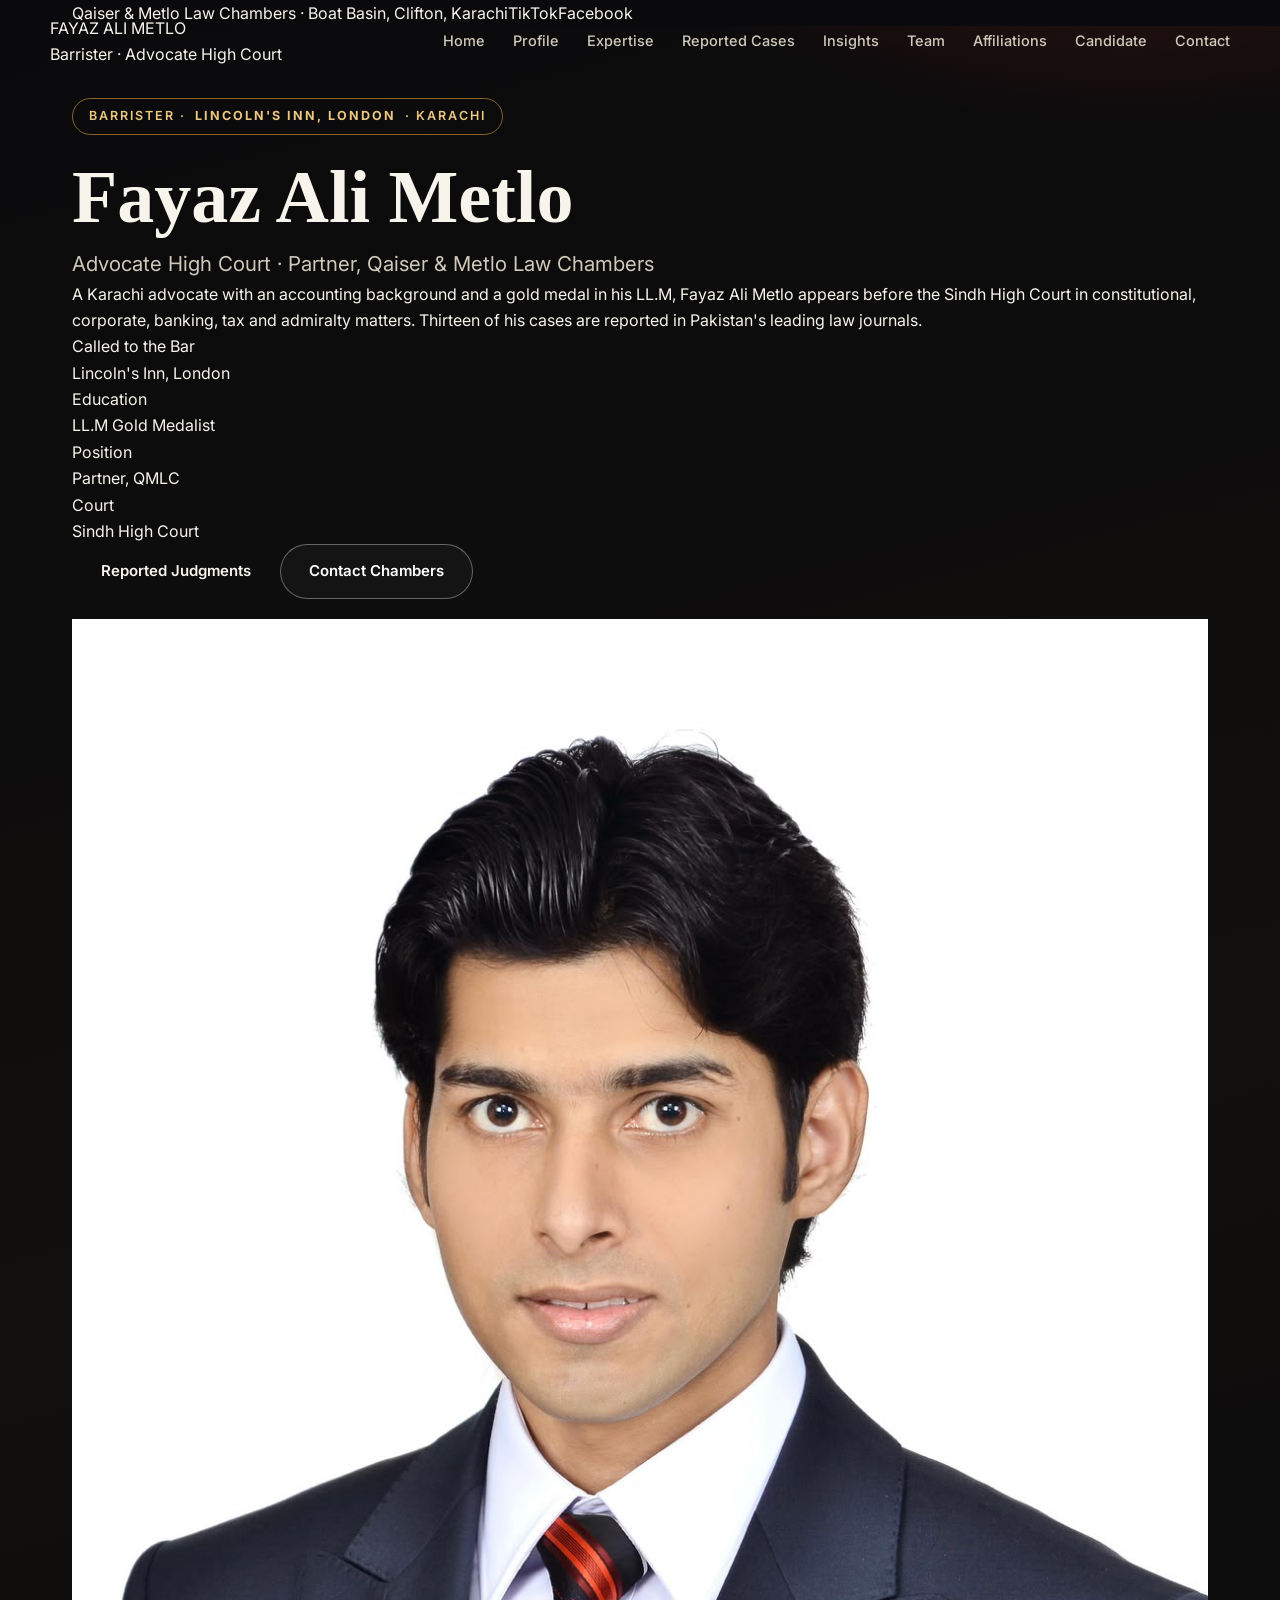
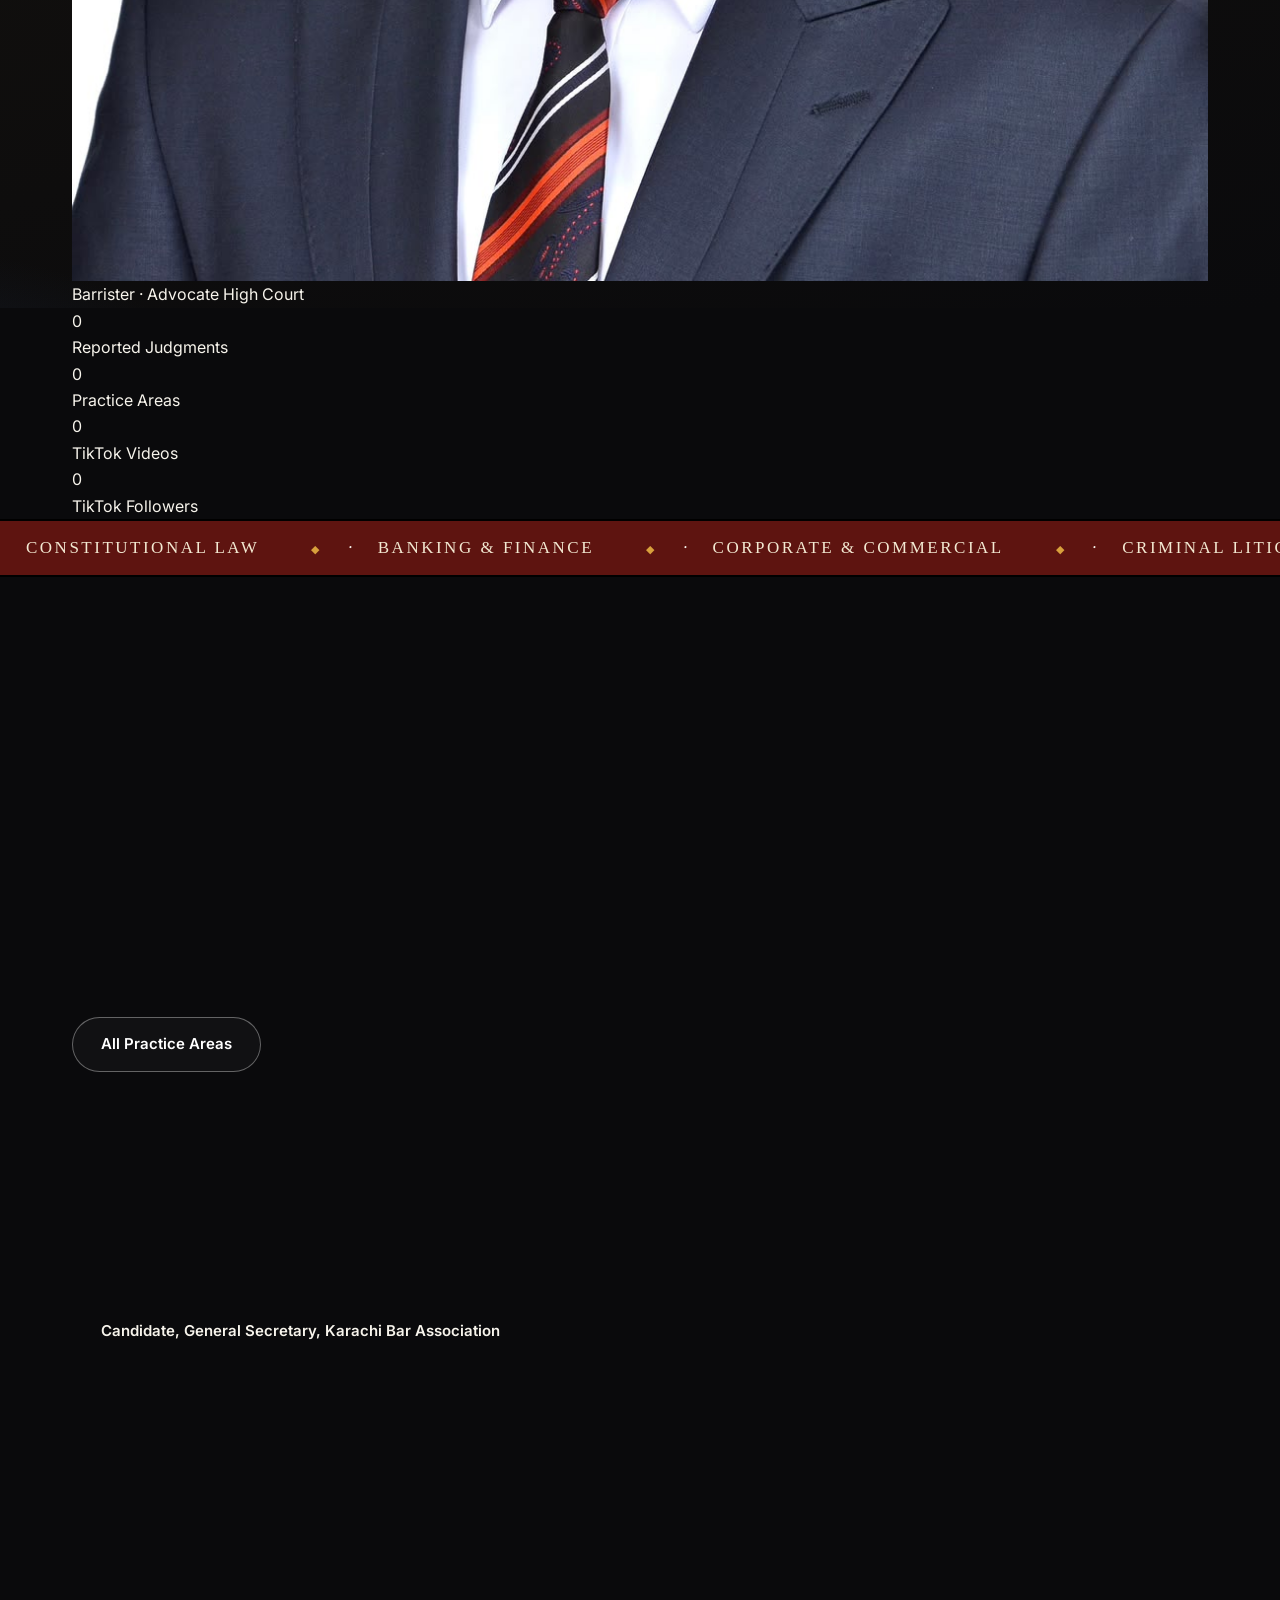
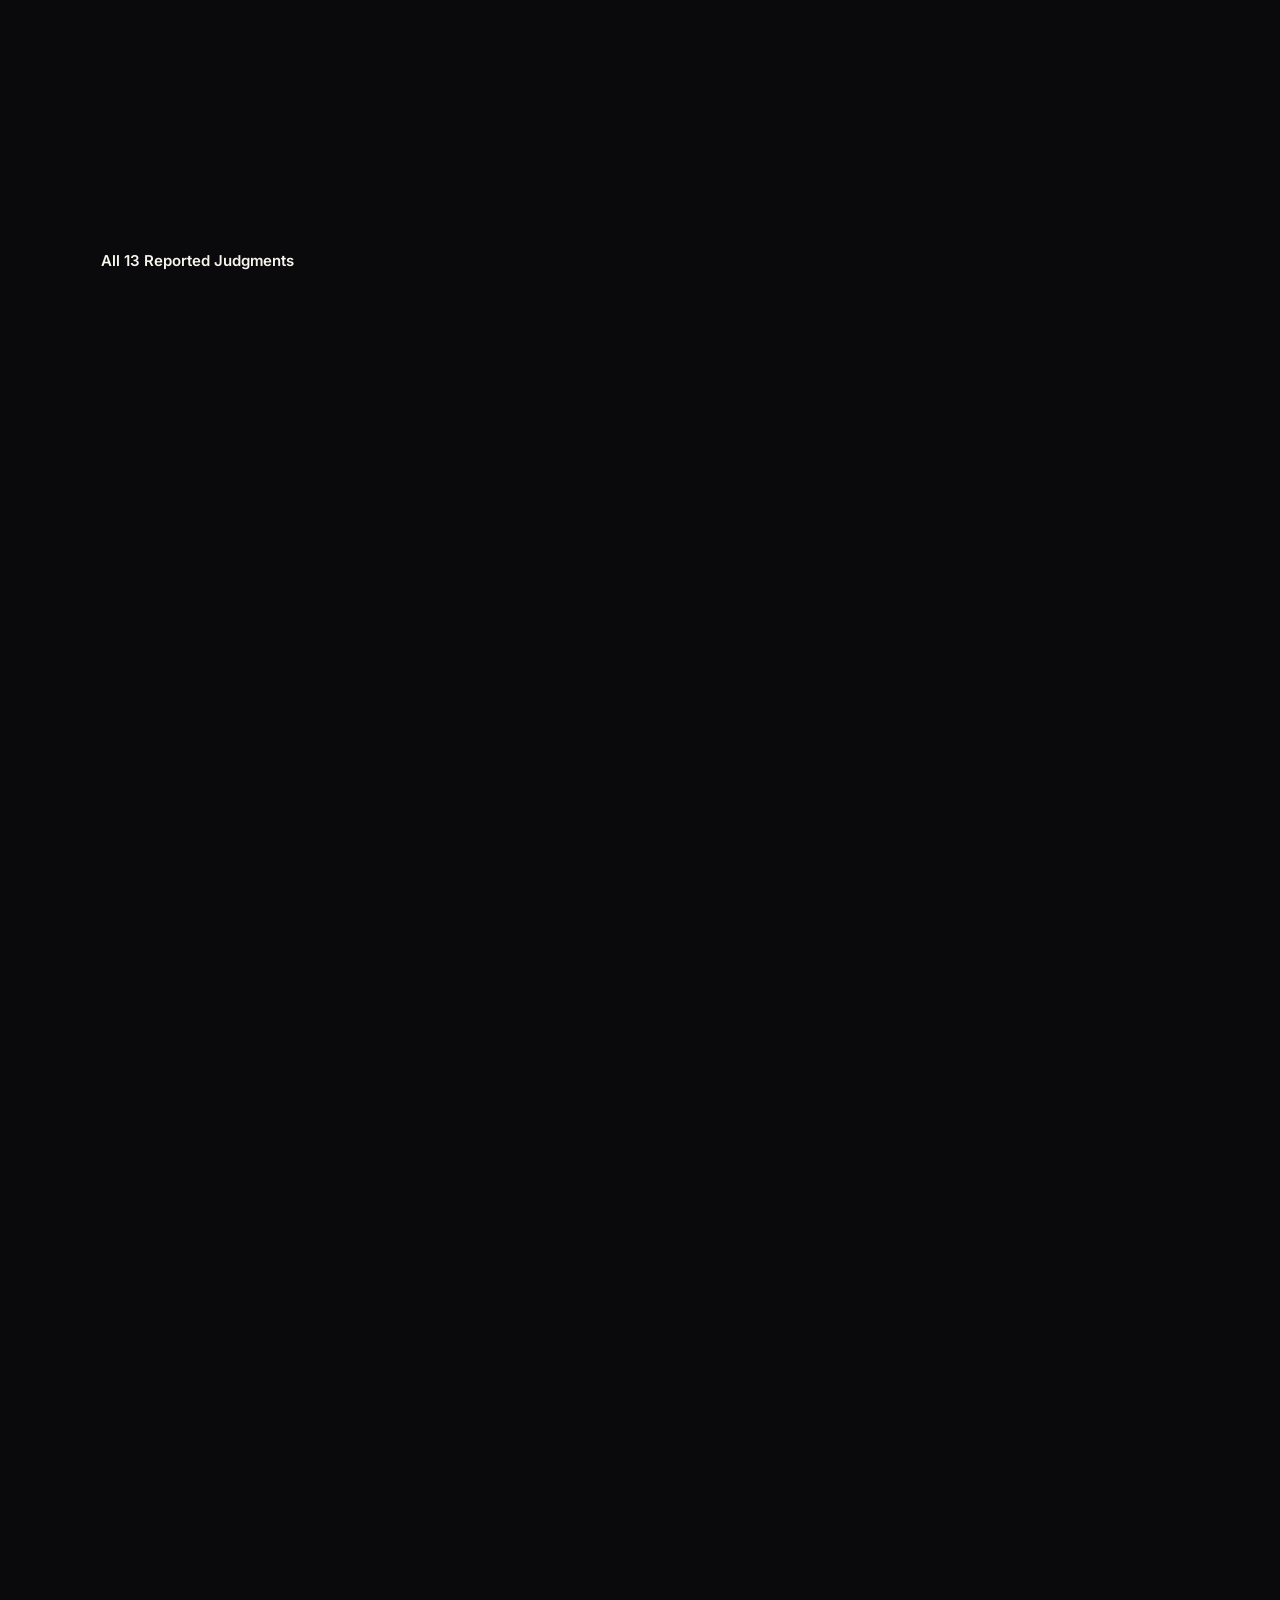
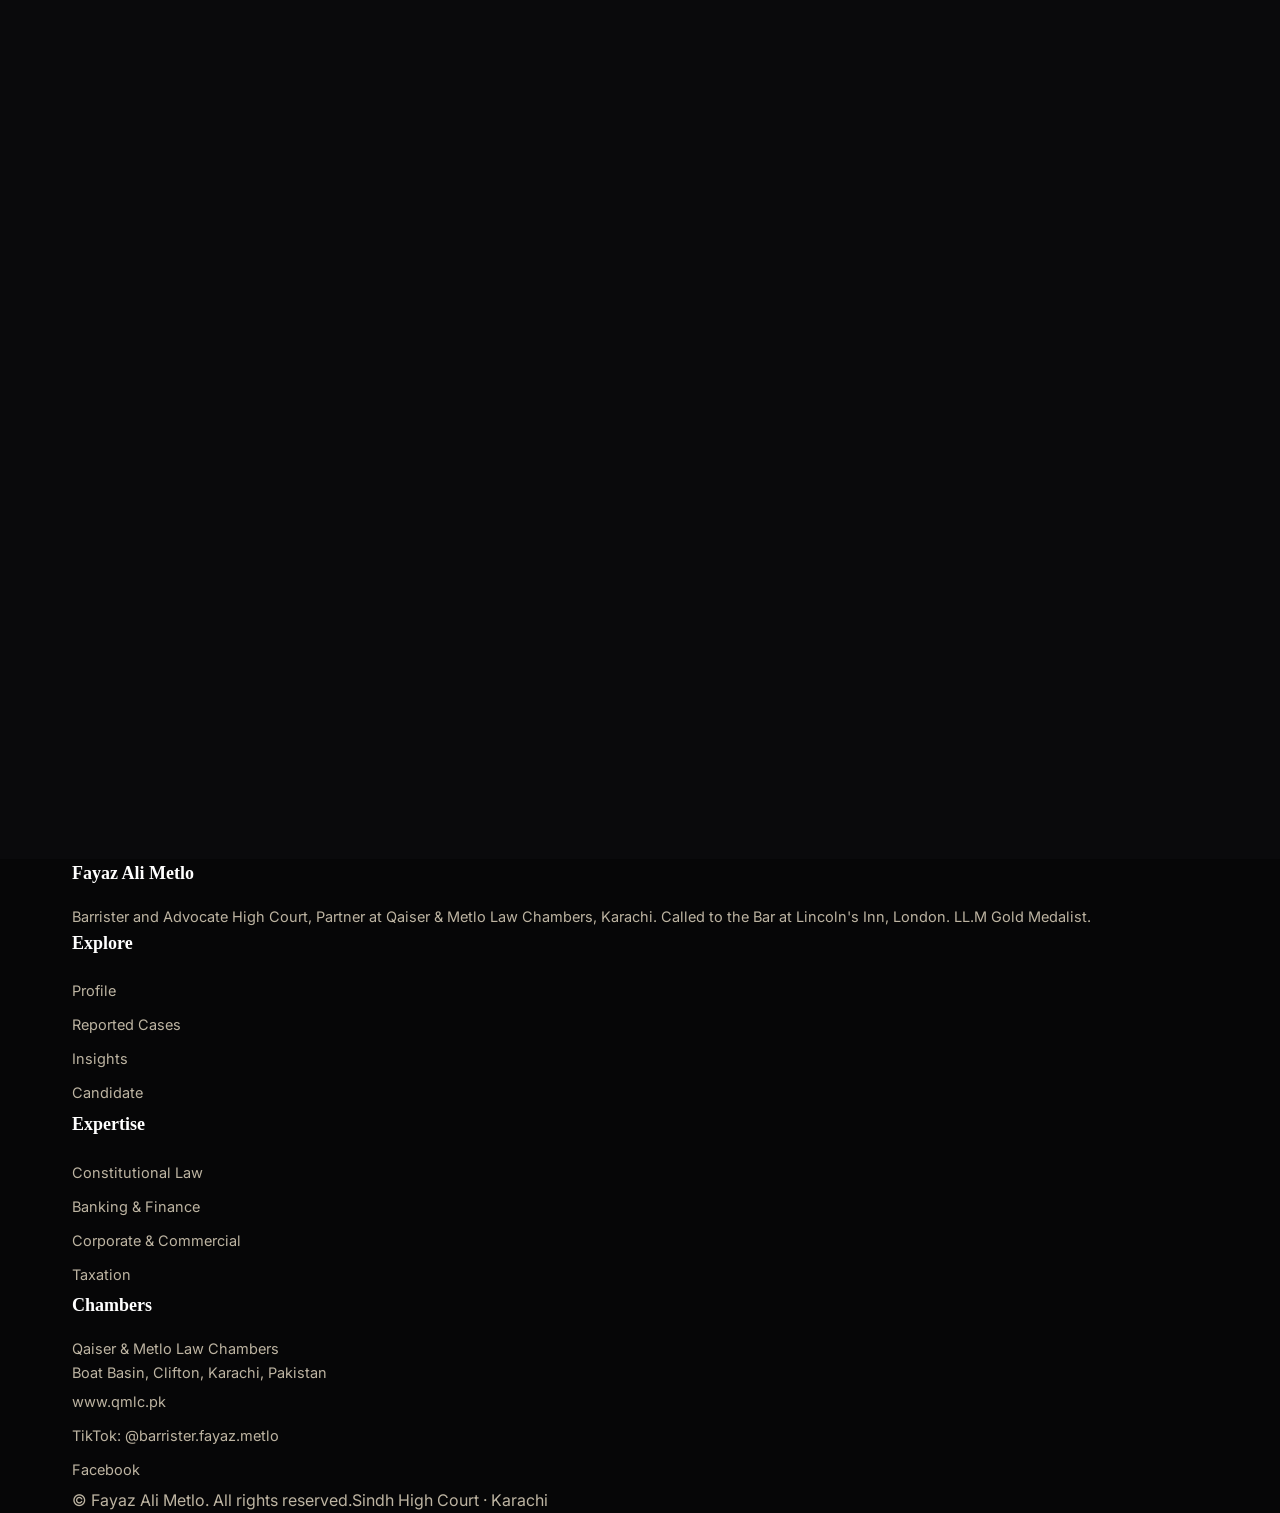
==== commit 5f8f877e: "v4: index.html" ====
--- a/index.html
+++ b/index.html
@@ -3,133 +3,99 @@
 <head>
 <meta charset="UTF-8">
 <meta name="viewport" content="width=device-width, initial-scale=1.0">
-<title>Barrister Fayaz Ali Metlo | Advocate High Court Karachi | Qaiser & Metlo Law Chambers</title>
-<meta name="description" content="Official website of Barrister Fayaz Ali Metlo, Partner at Qaiser & Metlo Law Chambers, Karachi. LL.M Gold Medalist, called to the Bar at Lincoln's Inn, London. 13 reported judgments, Sindh High Court counsel.">
-<meta name="robots" content="index, follow">
-<link rel="canonical" href="https://taqi-kazmi44.github.io/barrister-fayaz-ali-metlo/">
+<title>Barrister Fayaz Ali Metlo | Advocate High Court, Karachi</title>
+<meta name="description" content="Official website of Barrister Fayaz Ali Metlo, Advocate High Court and Partner at Qaiser & Metlo Law Chambers, Karachi. Called to the Bar at Lincoln's Inn, London. LL.M Gold Medalist. Reported judgments, expertise and profile.">
+<link rel="canonical" href="https://taqi-kazmi44.github.io/barrister-fayaz-ali-metlo/index.html">
 <meta property="og:type" content="website">
-<meta property="og:title" content="Barrister Fayaz Ali Metlo | Advocate High Court Karachi | Qaiser & Metlo Law Chambers">
-<meta property="og:description" content="Official website of Barrister Fayaz Ali Metlo, Partner at Qaiser & Metlo Law Chambers, Karachi. LL.M Gold Medalist, called to the Bar at Lincoln's Inn, London. 13 reported judgments, Sindh High Court counsel.">
-<meta property="og:url" content="https://taqi-kazmi44.github.io/barrister-fayaz-ali-metlo/">
+<meta property="og:title" content="Barrister Fayaz Ali Metlo | Advocate High Court, Karachi">
+<meta property="og:description" content="Official website of Barrister Fayaz Ali Metlo, Advocate High Court and Partner at Qaiser & Metlo Law Chambers, Karachi. Called to the Bar at Lincoln's Inn, London. LL.M Gold Medalist. Reported judgments, expertise and profile.">
 <meta property="og:image" content="https://taqi-kazmi44.github.io/barrister-fayaz-ali-metlo/assets/img/fayaz-studio.jpg">
+<meta property="og:url" content="https://taqi-kazmi44.github.io/barrister-fayaz-ali-metlo/index.html">
 <meta name="twitter:card" content="summary_large_image">
-<meta name="twitter:title" content="Barrister Fayaz Ali Metlo | Advocate High Court Karachi | Qaiser & Metlo Law Chambers">
-<meta name="twitter:description" content="Official website of Barrister Fayaz Ali Metlo, Partner at Qaiser & Metlo Law Chambers, Karachi. LL.M Gold Medalist, called to the Bar at Lincoln's Inn, London. 13 reported judgments, Sindh High Court counsel.">
-<meta name="twitter:image" content="https://taqi-kazmi44.github.io/barrister-fayaz-ali-metlo/assets/img/fayaz-studio.jpg">
-<script type="application/ld+json">{"@context": "https://schema.org", "@type": "Person", "name": "Barrister Fayaz Ali Metlo", "jobTitle": "Advocate High Court", "description": "Barrister Fayaz Ali Metlo, Partner at Qaiser & Metlo Law Chambers, Karachi. LL.M Gold Medalist, called to the Bar at Lincoln's Inn, London. Counsel in reported judgments of the Sindh High Court.", "url": "https://taqi-kazmi44.github.io/barrister-fayaz-ali-metlo/", "image": "https://taqi-kazmi44.github.io/barrister-fayaz-ali-metlo/assets/img/fayaz-studio.jpg", "alumniOf": "Lincoln's Inn, London", "worksFor": {"@type": "LegalService", "name": "Qaiser & Metlo Law Chambers", "url": "https://qmlc.pk", "address": {"@type": "PostalAddress", "addressLocality": "Boat Basin, Clifton, Karachi", "addressCountry": "PK"}}, "address": {"@type": "PostalAddress", "addressLocality": "Karachi", "addressCountry": "PK"}, "sameAs": ["https://www.tiktok.com/@barrister.fayaz.metlo", "https://www.facebook.com/fa.metlo"]}</script>
 <link rel="preconnect" href="https://fonts.googleapis.com">
-<link href="https://fonts.googleapis.com/css2?family=Playfair+Display:wght@500;600;700;800&family=Inter:wght@400;500;600;700&display=swap" rel="stylesheet">
+<link href="https://fonts.googleapis.com/css2?family=Cormorant+Garamond:ital,wght@0,500;0,600;0,700;1,500&family=Inter:wght@400;500;600;700&display=swap" rel="stylesheet">
 <link rel="stylesheet" href="assets/css/style.css">
-<link rel="icon" href="data:image/svg+xml,<svg xmlns='http://www.w3.org/2000/svg' viewBox='0 0 100 100'><rect width='100' height='100' rx='20' fill='%230a0a0c'/><text x='50' y='66' font-size='44' text-anchor='middle' fill='%23d8a03c' font-family='Georgia'>FM</text></svg>">
 </head>
 <body>
-<header id="hdr"><div class="wrap nav">
-  <a class="brand" href="index.html"><span class="mono">FM</span><span><b>Barrister Fayaz Ali Metlo</b><small>Advocate High Court</small></span></a>
-  <nav><a href="index.html" class="active">Home</a><a href="about.html" class="">About</a><a href="practice-areas.html" class="">Practice Areas</a><a href="contact.html" class="">Contact</a></nav>
-  <a class="btn gold" href="contact.html">Book a Consultation</a>
-  <button class="burger" id="burger" aria-label="Menu"><span></span><span></span><span></span></button>
+<div class="topbar"><div class="wrap"><span>Qaiser &amp; Metlo Law Chambers · Boat Basin, Clifton, Karachi</span><span><a href="https://www.tiktok.com/@barrister.fayaz.metlo" target="_blank" rel="noopener">TikTok</a><a href="https://www.facebook.com/fa.metlo" target="_blank" rel="noopener">Facebook</a></span></div></div>
+<header class="site"><div class="wrap nav">
+<a class="wordmark" href="index.html"><span class="n">FAYAZ ALI METLO</span><br><span class="s">Barrister · Advocate High Court</span></a>
+<button class="burger" onclick="toggleNav()">MENU</button>
+<nav class="main" id="mainnav"><a href="index.html" class="on">Home</a><a href="about.html">Profile</a><a href="practice-areas.html">Expertise</a><a href="reported-cases.html">Reported Cases</a><a href="articles.html">Insights</a><a href="team.html">Team</a><a href="affiliations.html">Affiliations</a><a href="candidate.html">Candidate</a><a href="contact.html">Contact</a></nav>
 </div></header>
-<div class="hero"><div class="wrap hero-grid">
-  <div>
-    <span class="eyebrow"><i></i> Partner, Qaiser &amp; Metlo Law Chambers</span>
-    <h1><span class="line"><span>Barrister Fayaz</span></span><span class="line"><span>Ali <em>Metlo</em></span></span></h1>
-    <p class="role">Advocate High Court, Karachi. <b>LL.M Gold Medalist</b>, called to the Bar at <b>Lincoln's Inn, London</b>, with an accounting background and counsel in <b>13 reported judgments</b> of the Sindh High Court: constitutional, tax, admiralty, company and service law.</p>
-    <div class="ctas"><a class="btn ajrak" href="contact.html">Book a Consultation</a><a class="btn ghost" href="#judgments">Reported Judgments</a></div>
-    <div class="stats">
-      <div class="stat"><b><span data-count="40" data-suffix="+">0</span></b><span>Years of chambers legacy</span></div>
-      <div class="stat"><b><span data-count="13">0</span></b><span>Reported judgments</span></div>
-      <div class="stat"><b><span data-count="12">0</span></b><span>Practice areas</span></div>
-      <div class="stat"><b><span data-count="3773">0</span></b><span>TikTok followers</span></div>
-    </div>
-  </div>
-  <div class="hero-photo">
-    <div class="badge-float bf1"><b>Lincoln's Inn, London</b><span>Called to the Bar</span></div>
-    <div class="frame"><img src="assets/img/fayaz-studio.jpg" alt="Barrister Fayaz Ali Metlo, Advocate High Court, Karachi"></div>
-    <div class="badge-float bf2"><b>LL.M Gold Medalist</b><span>Academic distinction</span></div>
-  </div>
+
+<section class="hero" style="padding-top:72px"><div class="wrap grid">
+<div class="reveal in">
+<div class="eyebrow">Barrister · <b>Lincoln's Inn, London</b> · Karachi</div>
+<h1>Fayaz Ali Metlo</h1>
+<div class="role">Advocate High Court · Partner, Qaiser &amp; Metlo Law Chambers</div>
+<p class="lede">A Karachi advocate with an accounting background and a gold medal in his LL.M, Fayaz Ali Metlo appears before the Sindh High Court in constitutional, corporate, banking, tax and admiralty matters. Thirteen of his cases are reported in Pakistan's leading law journals.</p>
+<div class="facts">
+<div><div class="k">Called to the Bar</div><div class="v">Lincoln's Inn, London</div></div>
+<div><div class="k">Education</div><div class="v">LL.M Gold Medalist</div></div>
+<div><div class="k">Position</div><div class="v">Partner, QMLC</div></div>
+<div><div class="k">Court</div><div class="v">Sindh High Court</div></div>
 </div>
-<div class="marquee"><div class="track"><span>Constitutional Law</span><span>Banking & Finance</span><span>Corporate</span><span>Criminal Litigation</span><span>Property</span><span>Customs & Taxation</span><span>Family Law</span><span>Admiralty</span><span>Arbitration</span><span>Sindh High Court</span><span>Constitutional Law</span><span>Banking & Finance</span><span>Corporate</span><span>Criminal Litigation</span><span>Property</span><span>Customs & Taxation</span><span>Family Law</span><span>Admiralty</span><span>Arbitration</span><span>Sindh High Court</span></div></div>
+<div class="btnrow"><a class="btn" href="reported-cases.html">Reported Judgments</a><a class="btn ghost" href="contact.html">Contact Chambers</a></div>
 </div>
-
-<section class="alt" id="judgments"><div class="wrap">
-  <div class="jband">
-    <div class="ph reveal"><img src="assets/img/courtroom.jpg" alt="An advocate arguing before the bench in a high court courtroom"></div>
-    <div class="reveal d1"><p class="kick">The Record Speaks</p><h2 class="title">Reported Judgments</h2>
-    <p>Thirteen reported judgments of the Sindh High Court in which Barrister Fayaz Ali Metlo appeared as counsel: constitutional petitions, landmark tax references, admiralty, company law and service matters, published in PLD, PTD, CLD, YLR, PLC and CLC. Read each judgment in full, free, below.</p></div>
-  </div>
-  <div class="jgrid"><div class="jcard reveal"><span class="cite">PLD 2025 Sindh 138</span><h3>Salahuddin v. Province of Sindh &amp; others</h3><div class="meta">C.P. No. D-129 of 2023 · Agha &amp; Omar Sial, JJ · Decided 30 May 2024</div><p>Constitutional petition on locus standi under Article 199, challenging a residential scheme near a cantonment and airbase.</p><div class="role">Role: <b>Counsel for the Petitioner</b></div><a class="pdf" href="assets/docs/pld-2025-sindh-138.pdf" target="_blank" rel="noopener">📄 Read the Judgment (PDF)</a></div><div class="jcard reveal"><span class="cite">2025 CLD 1814</span><h3>Muhammad Ziaullah Khan Chishti v. TRG Pakistan Limited &amp; others</h3><div class="meta">J.C.M. No. 12 of 2025 · Adnan Iqbal Chaudhry, J · Decided 20 June 2025</div><p>Companies Act 2017 (Ss. 86(2) &amp; 286): a subsidiary holding shares in its holding company, and the doctrine of continuing wrong.</p><div class="role">Role: <b>Counsel, with Barrister Sarfaraz Ali Metlo</b></div><a class="pdf" href="assets/docs/2025-cld-1814.pdf" target="_blank" rel="noopener">📄 Read the Judgment (PDF)</a></div><div class="jcard reveal"><span class="cite">2025 PTD 1777</span><h3>Occidental Petroleum (Pakistan) Inc. v. Commissioner Inland Revenue, Zone III, LTU</h3><div class="meta">I.T.R.A. No. 121 of 2015 · Ghaffar, CJ &amp; Sarwana, J · Decided 21 August 2025</div><p>Income tax reference: royalty deduction and tax rates under petroleum concession agreements.</p><div class="role">Role: <b>Counsel</b></div><a class="pdf" href="assets/docs/2025-ptd-1777.pdf" target="_blank" rel="noopener">📄 Read the Judgment (PDF)</a></div><div class="jcard reveal"><span class="cite">PLD 2024 Sindh 174</span><h3>Trading Corporation of Pakistan v. MV Han Zhong Men</h3><div class="meta">Admiralty Appeal No. 01 of 2015 · Abbasi &amp; Hussain, JJ · Decided 5 October 2022</div><p>Admiralty jurisdiction: recovery of loss arising from a sugar cargo auction and consent order.</p><div class="role">Role: <b>Counsel for the Appellant</b></div><a class="pdf" href="assets/docs/pld-2024-sindh-174.pdf" target="_blank" rel="noopener">📄 Read the Judgment (PDF)</a></div><div class="jcard reveal"><span class="cite">2024 YLR 2738</span><h3>Shaheed Shah Inayat Village &amp; others v. Ashiq Hussain Vighio &amp; others</h3><div class="meta">H.C.A. Nos. 128, 129 &amp; 5 of 2022 · Siddiqui &amp; Minhas, JJ · Decided 10 May 2024</div><p>Specific Relief Act: declaration and injunction over construction on amenity land; rejection of plaint.</p><div class="role">Role: <b>Counsel for the Respondents</b></div><a class="pdf" href="assets/docs/2024-ylr-2738.pdf" target="_blank" rel="noopener">📄 Read the Judgment (PDF)</a></div><div class="jcard reveal"><span class="cite">2024 PTD 290</span><h3>Getz Pharma (Pvt.) Limited &amp; others v. Federation of Pakistan &amp; others</h3><div class="meta">H.C.A.s &amp; C.P.s of 2017–2020 · Siddiqui &amp; Faisal, JJ · Decided 24 December 2021</div><p>Sales tax and customs exemption claimed on pharmaceutical packing material.</p><div class="role">Role: <b>Counsel for the Appellants</b></div><a class="pdf" href="assets/docs/2024-ptd-290.pdf" target="_blank" rel="noopener">📄 Read the Judgment (PDF)</a></div><div class="jcard reveal"><span class="cite">2024 PLC (C.S.) 91</span><h3>Mohammad Tarique Khan v. Trading Corporation of Pakistan (Pvt.) Ltd.</h3><div class="meta">Suit No. 630 of 2020 · Muhammad Shafi Siddiqui, J · Decided 11 March 2022</div><p>Service matter: promotion dispute; suit for declaration, injunction and damages.</p><div class="role">Role: <b>Counsel for Defendants Nos. 1 to 4</b></div><a class="pdf" href="assets/docs/2024-plc-cs-91.pdf" target="_blank" rel="noopener">📄 Read the Judgment (PDF)</a></div><div class="jcard reveal"><span class="cite">2022 YLR 2188</span><h3>Messrs Kaim Khani and Brothers v. Province of Sindh &amp; others</h3><div class="meta">Suit No. 1731 of 2019 · Adnan Iqbal Chaudhry, J · Decided 31 January 2022</div><p>Declaration and injunctions: government tender awarded despite the plaintiff being the lowest bidder.</p><div class="role">Role: <b>Counsel for Defendants Nos. 2 and 3</b></div><a class="pdf" href="assets/docs/2022-ylr-2188.pdf" target="_blank" rel="noopener">📄 Read the Judgment (PDF)</a></div><div class="jcard reveal"><span class="cite">2022 PTD 1619</span><h3>Messrs Telenor Microfinance Bank Ltd. v. Commissioner Inland Revenue</h3><div class="meta">I.T.R.A. Nos. 327, 328 of 2019 &amp; 28 of 2020 · Kalhoro &amp; Faisal, JJ · Decided 17 May 2022</div><p>Income tax: withholding tax recovery and the exemption certificate under Section 159.</p><div class="role">Role: <b>Counsel for the Applicant</b></div><a class="pdf" href="assets/docs/2022-ptd-1619.pdf" target="_blank" rel="noopener">📄 Read the Judgment (PDF)</a></div><div class="jcard reveal"><span class="cite">2021 CLC 1075</span><h3>Pakistan Reinsurance Company Limited v. Wafaqi Mohtasib (Ombudsman) &amp; others</h3><div class="meta">C.P. No. D-1779 of 2020 · Mazhar &amp; Khan, JJ · Decided 16 January 2021</div><p>Implementation of the Wafaqi Mohtasib's recommendations under Article 199 of the Constitution.</p><div class="role">Role: <b>Counsel for the Petitioner</b></div><a class="pdf" href="assets/docs/2021-clc-1075.pdf" target="_blank" rel="noopener">📄 Read the Judgment (PDF)</a></div><div class="jcard reveal"><span class="cite">2020 YLR 1103</span><h3>Mir Muhammad Raza v. Federation of Pakistan &amp; others</h3><div class="meta">Suit No. 2270 of 2018 · Muhammad Junaid Ghaffar, J · Decided 10 October 2019</div><p>Temporary injunction: verification of a corporation employee's educational credentials.</p><div class="role">Role: <b>Counsel for Defendants Nos. 2, 3 and 4</b></div><a class="pdf" href="assets/docs/2020-ylr-1103.pdf" target="_blank" rel="noopener">📄 Read the Judgment (PDF)</a></div><div class="jcard reveal"><span class="cite">2020 PLC (C.S.) 531</span><h3>Mir Muhammad Raza v. Federation of Pakistan &amp; others</h3><div class="meta">Suit No. 2270 of 2018 · Muhammad Junaid Ghaffar, J · Decided 10 October 2019</div><p>Civil service: employer's right to verify credentials, and the grant of temporary injunction.</p><div class="role">Role: <b>Counsel for Defendants Nos. 2, 3 and 4</b></div><a class="pdf" href="assets/docs/2020-plc-cs-531.pdf" target="_blank" rel="noopener">📄 Read the Judgment (PDF)</a></div><div class="jcard reveal"><span class="cite">2019 PLC (C.S.) 940</span><h3>Saadullah Khan v. Al Baraka Bank (Pakistan) Limited</h3><div class="meta">Suit No. 1529 of 2017 · Muhammad Junaid Ghaffar, J · Decided 25 October 2018</div><p>Master and servant: a suspended bank employee's suit for injunctive relief during an internal inquiry.</p><div class="role">Role: <b>Counsel for the Defendant Bank</b></div><a class="pdf" href="assets/docs/2019-plc-cs-940.pdf" target="_blank" rel="noopener">📄 Read the Judgment (PDF)</a></div></div>
+<div class="portrait reveal in"><img src="assets/img/fayaz-studio.jpg" alt="Barrister Fayaz Ali Metlo, professional portrait"><span class="cap">Barrister · Advocate High Court</span></div>
 </div></section>
+<div class="band"><div class="wrap">
+<div><div class="num" data-count="13">0</div><div class="lbl">Reported Judgments</div></div>
+<div><div class="num" data-count="12">0</div><div class="lbl">Practice Areas</div></div>
+<div><div class="num" data-count="228">0</div><div class="lbl">TikTok Videos</div></div>
+<div><div class="num" data-count="3773">0</div><div class="lbl">TikTok Followers</div></div>
+</div></div>
+<div class="marquee"><div class="track"><span>Constitutional Law</span><i>·</i><span>Banking & Finance</span><i>·</i><span>Corporate & Commercial</span><i>·</i><span>Criminal Litigation</span><i>·</i><span>Civil Litigation</span><i>·</i><span>Property & Land Revenue</span><i>·</i><span>Family Law</span><i>·</i><span>Customs & Taxation</span><i>·</i><span>Intellectual Property</span><i>·</i><span>Service & Employment</span><i>·</i><span>Admiralty & Insurance</span><i>·</i><span>Arbitration & Mediation</span><i>·</i><span>Constitutional Law</span><i>·</i><span>Banking & Finance</span><i>·</i><span>Corporate & Commercial</span><i>·</i><span>Criminal Litigation</span><i>·</i><span>Civil Litigation</span><i>·</i><span>Property & Land Revenue</span><i>·</i><span>Family Law</span><i>·</i><span>Customs & Taxation</span><i>·</i><span>Intellectual Property</span><i>·</i><span>Service & Employment</span><i>·</i><span>Admiralty & Insurance</span><i>·</i><span>Arbitration & Mediation</span><i>·</i></div></div>
 <section><div class="wrap">
-  <p class="kick reveal">What we do</p><h2 class="title reveal">Full-Spectrum Legal Representation</h2>
-  <p class="sub reveal">From constitutional petitions to banking disputes, every brief is prepared personally, argued on merit and followed through to conclusion.</p>
-  <div class="grid g3"><div class="card reveal d1"><div class="ic"><svg viewBox="0 0 24 24" fill="none" stroke-width="1.7" stroke-linecap="round" stroke-linejoin="round"><path d="M12 3v3M5 21h14M12 6l-6 1 6-1 6 1M6 7l-2.5 6a3.5 3.5 0 0 0 7 0L8 7M18 7l-2.5 6a3.5 3.5 0 0 0 7 0L20 7" transform="scale(0.92) translate(1,0)"/><path d="M12 6v13M8.5 21h7"/></svg></div><h3>Constitutional Law</h3><p>Petitions and fundamental rights enforcement before the Sindh High Court, challenging unlawful state action and protecting civil liberties.</p></div><div class="card reveal d2"><div class="ic"><svg viewBox="0 0 24 24" fill="none" stroke-width="1.7" stroke-linecap="round" stroke-linejoin="round"><path d="M12 3v3M5 21h14M12 6l-6 1 6-1 6 1M6 7l-2.5 6a3.5 3.5 0 0 0 7 0L8 7M18 7l-2.5 6a3.5 3.5 0 0 0 7 0L20 7" transform="scale(0.92) translate(1,0)"/><path d="M12 6v13M8.5 21h7"/></svg></div><h3>Banking & Finance</h3><p>Banking court litigation, loan recovery and defence, regulatory matters and disputes with financial institutions.</p></div><div class="card reveal d3"><div class="ic"><svg viewBox="0 0 24 24" fill="none" stroke-width="1.7" stroke-linecap="round" stroke-linejoin="round"><path d="M12 3v3M5 21h14M12 6l-6 1 6-1 6 1M6 7l-2.5 6a3.5 3.5 0 0 0 7 0L8 7M18 7l-2.5 6a3.5 3.5 0 0 0 7 0L20 7" transform="scale(0.92) translate(1,0)"/><path d="M12 6v13M8.5 21h7"/></svg></div><h3>Corporate & Commercial</h3><p>Company matters, contracts, commercial disputes and business advisory for traders, companies and institutions.</p></div><div class="card reveal d1"><div class="ic"><svg viewBox="0 0 24 24" fill="none" stroke-width="1.7" stroke-linecap="round" stroke-linejoin="round"><path d="M12 3v3M5 21h14M12 6l-6 1 6-1 6 1M6 7l-2.5 6a3.5 3.5 0 0 0 7 0L8 7M18 7l-2.5 6a3.5 3.5 0 0 0 7 0L20 7" transform="scale(0.92) translate(1,0)"/><path d="M12 6v13M8.5 21h7"/></svg></div><h3>Criminal Litigation</h3><p>Trial and appellate criminal defence, bail matters and white collar crime, handled with meticulous preparation.</p></div><div class="card reveal d2"><div class="ic"><svg viewBox="0 0 24 24" fill="none" stroke-width="1.7" stroke-linecap="round" stroke-linejoin="round"><path d="M12 3v3M5 21h14M12 6l-6 1 6-1 6 1M6 7l-2.5 6a3.5 3.5 0 0 0 7 0L8 7M18 7l-2.5 6a3.5 3.5 0 0 0 7 0L20 7" transform="scale(0.92) translate(1,0)"/><path d="M12 6v13M8.5 21h7"/></svg></div><h3>Civil Litigation</h3><p>Suits, injunctions, appeals and revisions across district and appellate forums in Sindh.</p></div><div class="card reveal d3"><div class="ic"><svg viewBox="0 0 24 24" fill="none" stroke-width="1.7" stroke-linecap="round" stroke-linejoin="round"><path d="M12 3v3M5 21h14M12 6l-6 1 6-1 6 1M6 7l-2.5 6a3.5 3.5 0 0 0 7 0L8 7M18 7l-2.5 6a3.5 3.5 0 0 0 7 0L20 7" transform="scale(0.92) translate(1,0)"/><path d="M12 6v13M8.5 21h7"/></svg></div><h3>Property & Land Revenue</h3><p>Title disputes, possession, land revenue matters, building and regularization cases.</p></div><div class="card reveal d1"><div class="ic"><svg viewBox="0 0 24 24" fill="none" stroke-width="1.7" stroke-linecap="round" stroke-linejoin="round"><path d="M12 3v3M5 21h14M12 6l-6 1 6-1 6 1M6 7l-2.5 6a3.5 3.5 0 0 0 7 0L8 7M18 7l-2.5 6a3.5 3.5 0 0 0 7 0L20 7" transform="scale(0.92) translate(1,0)"/><path d="M12 6v13M8.5 21h7"/></svg></div><h3>Family Law</h3><p>Divorce, khula, custody, maintenance and inheritance matters handled with discretion and care.</p></div><div class="card reveal d2"><div class="ic"><svg viewBox="0 0 24 24" fill="none" stroke-width="1.7" stroke-linecap="round" stroke-linejoin="round"><path d="M12 3v3M5 21h14M12 6l-6 1 6-1 6 1M6 7l-2.5 6a3.5 3.5 0 0 0 7 0L8 7M18 7l-2.5 6a3.5 3.5 0 0 0 7 0L20 7" transform="scale(0.92) translate(1,0)"/><path d="M12 6v13M8.5 21h7"/></svg></div><h3>Customs & Taxation</h3><p>Customs disputes, tax references and tribunal proceedings for importers, exporters and businesses.</p></div><div class="card reveal d3"><div class="ic"><svg viewBox="0 0 24 24" fill="none" stroke-width="1.7" stroke-linecap="round" stroke-linejoin="round"><path d="M12 3v3M5 21h14M12 6l-6 1 6-1 6 1M6 7l-2.5 6a3.5 3.5 0 0 0 7 0L8 7M18 7l-2.5 6a3.5 3.5 0 0 0 7 0L20 7" transform="scale(0.92) translate(1,0)"/><path d="M12 6v13M8.5 21h7"/></svg></div><h3>Intellectual Property</h3><p>Trademark, copyright and IP enforcement for brands and creators.</p></div><div class="card reveal d1"><div class="ic"><svg viewBox="0 0 24 24" fill="none" stroke-width="1.7" stroke-linecap="round" stroke-linejoin="round"><path d="M12 3v3M5 21h14M12 6l-6 1 6-1 6 1M6 7l-2.5 6a3.5 3.5 0 0 0 7 0L8 7M18 7l-2.5 6a3.5 3.5 0 0 0 7 0L20 7" transform="scale(0.92) translate(1,0)"/><path d="M12 6v13M8.5 21h7"/></svg></div><h3>Service & Employment</h3><p>Service tribunals, employment disputes and departmental proceedings.</p></div><div class="card reveal d2"><div class="ic"><svg viewBox="0 0 24 24" fill="none" stroke-width="1.7" stroke-linecap="round" stroke-linejoin="round"><path d="M12 3v3M5 21h14M12 6l-6 1 6-1 6 1M6 7l-2.5 6a3.5 3.5 0 0 0 7 0L8 7M18 7l-2.5 6a3.5 3.5 0 0 0 7 0L20 7" transform="scale(0.92) translate(1,0)"/><path d="M12 6v13M8.5 21h7"/></svg></div><h3>Admiralty & Insurance</h3><p>Admiralty suits, marine and cargo insurance claims at the Sindh High Court.</p></div><div class="card reveal d3"><div class="ic"><svg viewBox="0 0 24 24" fill="none" stroke-width="1.7" stroke-linecap="round" stroke-linejoin="round"><path d="M12 3v3M5 21h14M12 6l-6 1 6-1 6 1M6 7l-2.5 6a3.5 3.5 0 0 0 7 0L8 7M18 7l-2.5 6a3.5 3.5 0 0 0 7 0L20 7" transform="scale(0.92) translate(1,0)"/><path d="M12 6v13M8.5 21h7"/></svg></div><h3>Arbitration & Mediation</h3><p>Arbitration, adjudication and mediation conducted to international standards, resolving disputes out of court where possible.</p></div></div>
+<div class="kick reveal">Expertise</div><h2 class="big reveal">Practice Areas</h2>
+<p class="sub reveal">Advocacy, advisory work and drafting across the full range of High Court litigation, in the manner of a London chambers: defined areas of expertise, each supported by reported cases.</p>
+<div class="rows reveal"><a href="practice-areas.html"><span><span class="no">01</span><span class="t">Constitutional Law</span></span><span class="d">Constitutional petitions before the Sindh High Court under Article 199, fundamental rights, and challenges to state action.</span></a>
+<a href="practice-areas.html"><span><span class="no">02</span><span class="t">Banking & Finance</span></span><span class="d">Banking litigation, finance disputes, recovery matters and regulatory questions for banks and financial institutions.</span></a>
+<a href="practice-areas.html"><span><span class="no">03</span><span class="t">Corporate & Commercial</span></span><span class="d">Company disputes, shareholder matters and commercial litigation under the Companies Act 2017.</span></a>
+<a href="practice-areas.html"><span><span class="no">04</span><span class="t">Criminal Litigation</span></span><span class="d">Trial and appellate criminal defence, bail, quashment and white collar matters.</span></a>
+<a href="practice-areas.html"><span><span class="no">05</span><span class="t">Civil Litigation</span></span><span class="d">Suits, injunctions, appeals and execution proceedings across the civil courts of Sindh.</span></a>
+<a href="practice-areas.html"><span><span class="no">06</span><span class="t">Property & Land Revenue</span></span><span class="d">Title disputes, amenity plots, possession, and land revenue matters.</span></a></div>
+<div style="margin-top:28px"><a class="btn ghost" href="practice-areas.html">All Practice Areas</a></div>
+</div></section>
+<section class="dark"><div class="wrap">
+<p class="quote reveal">"Committed to Serve, Committed to Justice."<small>Experience · Dedication · Integrity</small></p>
+<div class="center" style="margin-top:30px"><a class="btn white" href="candidate.html">Candidate, General Secretary, Karachi Bar Association</a></div>
+</div></section>
+<section class="soft"><div class="wrap">
+<div class="kick reveal">Reported Cases</div><h2 class="big reveal">Selected Reported Judgments</h2>
+<p class="sub reveal">Judgments of the Sindh High Court in which Fayaz Ali Metlo appeared as counsel, as reported in PLD, SCMR's companion journals, CLD, PTD, YLR, CLC and PLC. The full list, with the judgment PDF of every case, is on the Reported Cases page.</p>
+<div class="rows reveal"><a href="reported-cases.html"><span><span class="no">PLD 2025 Sindh 138</span><span class="t">Salahuddin v. Province of Sindh</span></span><span class="d">30 May 2024</span></a>
+<a href="reported-cases.html"><span><span class="no">2025 CLD 1814</span><span class="t">M. Ziaullah Khan Chishti v. TRG Pakistan Limited</span></span><span class="d">20 June 2025</span></a>
+<a href="reported-cases.html"><span><span class="no">2025 PTD 1777</span><span class="t">Occidental Petroleum (Pakistan) Inc. v. Commissioner Inland Revenue</span></span><span class="d">21 August 2025</span></a>
+<a href="reported-cases.html"><span><span class="no">PLD 2024 Sindh 174</span><span class="t">Trading Corporation of Pakistan v. M.V. Han Zhong Men</span></span><span class="d">5 October 2022</span></a>
+<a href="reported-cases.html"><span><span class="no">2024 YLR 2738</span><span class="t">Shaheed Shah Inayat Village v. Ashiq Hussain Vighio</span></span><span class="d">10 May 2024</span></a></div>
+<div style="margin-top:28px"><a class="btn" href="reported-cases.html">All 13 Reported Judgments</a></div>
+</div></section>
+<section><div class="wrap split">
+<div class="reveal"><img class="frame" src="assets/img/fayaz-lincolns.jpg" alt="Framed Call to the Bar photograph at Lincoln's Inn, London"></div>
+<div class="reveal"><div class="kick">Profile</div><h2 class="big">Called to the Bar at Lincoln's Inn</h2>
+<p class="sub">Fayaz Ali Metlo was called to the Bar at the Honourable Society of Lincoln's Inn, London, one of the four Inns of Court of England and Wales. He combines that training with an accounting background and an LL.M earned with a gold medal, a combination that shows in his banking, tax and corporate practice.</p>
+<div style="margin-top:24px"><a class="btn ghost" href="about.html">Full Profile</a></div></div>
+</div></section>
+<section class="soft"><div class="wrap">
+<div class="kick reveal">Gallery</div><h2 class="big reveal">From the Chambers &amp; the Bar</h2>
+<div class="gallery reveal">
+<figure><img src="assets/img/fayaz-event.jpg" alt="Fayaz Ali Metlo at a Bar event"><figcaption>Bar Event</figcaption></figure>
+<figure><img src="assets/img/fayaz-tv.jpg" alt="Fayaz Ali Metlo in a television studio discussion"><figcaption>Television Discussion</figcaption></figure>
+<figure><img src="assets/img/fayaz-court-pair.jpg" alt="Fayaz Ali Metlo with a fellow advocate"><figcaption>With a Fellow Advocate</figcaption></figure>
+<figure><img src="assets/img/fayaz-traditional.jpg" alt="Fayaz Ali Metlo in traditional dress"><figcaption>Karachi</figcaption></figure>
+</div>
 </div></section>
 
-<div class="ajrak-strip"></div>
-
-<section class="alt"><div class="wrap about">
-  <div class="photo-card reveal"><img src="assets/img/fayaz-ajrak.jpg" alt="Barrister Fayaz Ali Metlo wearing a Sindhi Ajrak, honoured at an All Sindh Law Students Association seminar">
-    <div class="cap"><span>All Sindh Law Students Association</span><b>Honoured with the Sindhi Ajrak</b></div></div>
-  <div class="reveal d1">
-    <p class="kick">About</p><h2 class="title" style="text-align:left">Rooted in Sindh.<br>Respected in Court.</h2>
-    <p>Barrister Fayaz Ali Metlo is a <b>Partner at Qaiser &amp; Metlo Law Chambers</b>, a Karachi chambers whose members have been involved in leading cases for over four decades. His practice is anchored at the <b>Sindh High Court</b>, with appearances across district courts, banking courts, special courts and tribunals.</p>
-    <p>Called to the Bar at <b>Lincoln's Inn, London</b> and an <b>LL.M Gold Medalist</b> with a background in <b>accounting</b>, he brings rare financial fluency to banking, corporate and taxation disputes, reading a balance sheet as confidently as a brief.</p>
-    <div class="checks"><span>Constitutional petitions</span><span>Banking court matters</span><span>Corporate disputes</span><span>Criminal defence</span><span>Property litigation</span><span>Family matters</span></div>
-    <a class="btn gold" href="about.html">Read Full Profile</a>
-  </div>
-</div></section>
-
-<section id="cases"><div class="wrap">
-  <p class="kick reveal">Court Record</p><h2 class="title reveal">Recent Court Appearances</h2>
-  <p class="sub reveal">Selected recent matters, as recorded in the published orders of the Sindh High Court, Karachi (caselaw.shc.gov.pk).</p>
-  <div class="timeline"><div class="case reveal"><div class="meta"><span class="tag">Sindh High Court</span><span class="tag red">Constitutional Petition</span><span class="tag">Order: 18 March 2026</span></div><h3>C.P. No. D-1544 of 2025 — Jawed Akhtar Khichi v. Province of Sindh</h3><p>Appeared for the petitioner alongside Barrister Sarfaraz Ali Metlo before the Constitutional Bench (Adnan-ul-Karim Memon and Zulfiqar Ali Sangi, JJ.).</p></div><div class="case reveal"><div class="meta"><span class="tag">Sindh High Court</span><span class="tag red">Constitutional Petition</span><span class="tag">Order: 16 April 2025</span></div><h3>C.P. No. D-3994 of 2023</h3><p>Appeared for the petitioner, with Ms. Adeela Ansari, in a petition arising from a raid on a petrol station and recovery of amounts by law enforcement authorities.</p></div><div class="case reveal"><div class="meta"><span class="tag">Sindh High Court</span><span class="tag red">Constitutional Petition</span><span class="tag">Order: 14 April 2025</span></div><h3>C.P. No. D-616 of 2022</h3><p>Appeared for the petitioner; during the hearing the impugned notice was withdrawn by the respondent and the petition was disposed of as having served its purpose.</p></div><div class="case reveal"><div class="meta"><span class="tag">Sindh High Court</span><span class="tag red">High Court Appeal</span><span class="tag">Order: 10 April 2025</span></div><h3>H.C.A. No. 80 of 2022 — Bushra Khatoon &amp; others v. Muhammad Abdullah &amp; others</h3><p>Appeared for the appellants in a property matter (Plot FL-I, Block-15, Gulistan-e-Johar, Karachi); the appeal was disposed of with consent, with liberty to approach the trial court.</p></div><div class="case reveal"><div class="meta"><span class="tag">Sindh High Court</span><span class="tag red">Criminal — Customs</span><span class="tag">Decided: 31 October 2024</span></div><h3>Spl. Cr. Misc. Application No. 612 of 2023 — Usman Bajwa v. The State &amp; others</h3><p>Appeared with M/s. Sarfaraz Ali Metlo and team for the applicant in a customs matter heard over multiple dates before the Sindh High Court.</p></div><div class="case reveal"><div class="meta"><span class="tag">Sindh High Court</span><span class="tag red">Banking</span><span class="tag">Order: 20 November 2019</span></div><h3>C.P. No. D-8596 of 2018 with I.A. No. 113 of 2018</h3><p>Appeared for Dubai Islamic Bank Pakistan Limited; the connected matters were disposed of after an amicable settlement between the parties.</p></div></div>
-</div></section>
-
-<div class="ajrak-strip"></div>
-
-<section class="alt"><div class="wrap">
-  <p class="kick reveal">Gallery</p><h2 class="title reveal">In Chambers, In Court, In the Community</h2>
-  <p class="sub reveal">Moments from the courtroom, the studio and Sindh's legal community.</p>
-  <div class="gallery-grid"><figure class="reveal "><img src="assets/img/fayaz-event.jpg" alt="Barrister Fayaz Ali Metlo — At a formal gathering" loading="lazy"><figcaption><b>Events & Gatherings</b>At a formal gathering</figcaption></figure><figure class="reveal tall"><img src="assets/img/fayaz-greeting2.jpg" alt="Barrister Fayaz Ali Metlo — Greeting fellow advocates" loading="lazy"><figcaption><b>With the Fraternity</b>Greeting fellow advocates</figcaption></figure><figure class="reveal "><img src="assets/img/fayaz-interview.jpg" alt="Barrister Fayaz Ali Metlo — Discussing the law on air" loading="lazy"><figcaption><b>Television Interviews</b>Discussing the law on air</figcaption></figure><figure class="reveal "><img src="assets/img/fayaz-tv.jpg" alt="Barrister Fayaz Ali Metlo — Television appearance" loading="lazy"><figcaption><b>In the Studio</b>Television appearance</figcaption></figure><figure class="reveal "><img src="assets/img/fayaz-traditional.jpg" alt="Barrister Fayaz Ali Metlo — In traditional dress" loading="lazy"><figcaption><b>Sindh Roots</b>In traditional dress</figcaption></figure><figure class="reveal "><img src="assets/img/fayaz-cultural.jpg" alt="Barrister Fayaz Ali Metlo — At a cultural evening" loading="lazy"><figcaption><b>Community</b>At a cultural evening</figcaption></figure><figure class="reveal "><img src="assets/img/fayaz-court-pair.jpg" alt="Barrister Fayaz Ali Metlo — With a fellow advocate" loading="lazy"><figcaption><b>At Court</b>With a fellow advocate</figcaption></figure><figure class="reveal "><img src="assets/img/fayaz-dinner.jpg" alt="Barrister Fayaz Ali Metlo — At a dinner reception" loading="lazy"><figcaption><b>Evenings</b>At a dinner reception</figcaption></figure></div>
-</div></section>
-
-<section style="padding-top:20px"><div class="wrap">
-  <div class="banner reveal">
-    <div><h2>Committed to the Bar,<br><em>Committed to Justice</em></h2><p>Experience. Dedication. Integrity. Barrister Fayaz Ali Metlo serves the legal fraternity as a candidate for General Secretary of the Karachi Bar Association for 2026–27, advocating for the welfare and dignity of advocates.</p></div>
-    <div class="card2"><b>Karachi Bar Association</b><span>Candidate for General Secretary<br>Elections 2026–27</span></div>
-  </div>
-</div></section>
-
-<section class="alt"><div class="wrap">
-  <p class="kick reveal">Connect</p><h2 class="title reveal">Follow Barrister Metlo</h2>
-  <p class="sub reveal">Legal awareness videos, court updates and bar activities, straight from the source.</p>
-  <div class="social-cards">
-    <a class="scard reveal d1" href="https://www.tiktok.com/@barrister.fayaz.metlo" target="_blank" rel="noopener"><span class="ic"><svg viewBox="0 0 24 24"><path d="M19.6 6.3a4.8 4.8 0 0 1-3.5-4.6h-3.5v13.9a2.9 2.9 0 1 1-2-2.7V9.2a6.6 6.6 0 1 0 5.5 6.4V8.1a8.3 8.3 0 0 0 4.3 1.3V5.9c-.3.1-.6.2-.8.4z"/></svg></span><h3>TikTok</h3><p>@barrister.fayaz.metlo — 3,773 followers, 228 videos, 158K+ likes on legal awareness content.</p><span class="go">Watch videos →</span></a>
-    <a class="scard reveal d2" href="https://www.facebook.com/fa.metlo" target="_blank" rel="noopener"><span class="ic"><svg viewBox="0 0 24 24"><path d="M13.5 21v-8.2h2.8l.4-3.2h-3.2V7.5c0-.9.3-1.6 1.6-1.6h1.7V3.1c-.3 0-1.3-.1-2.5-.1-2.5 0-4.2 1.5-4.2 4.3v2.3H7.3v3.2h2.8V21h3.4z"/></svg></span><h3>Facebook</h3><p>The official Facebook profile: court activities, bar association events and community updates.</p><span class="go">Visit profile →</span></a>
-    <a class="scard reveal d3" href="https://www.youtube.com/watch?v=F6IeKMOrRRk" target="_blank" rel="noopener"><span class="ic"><svg viewBox="0 0 24 24"><path d="M22 8.2a3 3 0 0 0-2.1-2.1C18 5.5 12 5.5 12 5.5s-6 0-7.9.6A3 3 0 0 0 2 8.2 31 31 0 0 0 1.6 12 31 31 0 0 0 2 15.8a3 3 0 0 0 2.1 2.1c1.9.6 7.9.6 7.9.6s6 0 7.9-.6a3 3 0 0 0 2.1-2.1A31 31 0 0 0 22.4 12 31 31 0 0 0 22 8.2zM10 15V9l5.2 3L10 15z"/></svg></span><h3>YouTube</h3><p>Featured guest on the “Legend of Advocacy” podcast series (Chat with KaShi, Struggle Voice).</p><span class="go">Watch interview →</span></a>
-  </div>
-  <div style="text-align:center;margin-top:48px"><a class="btn ajrak" href="contact.html">Start Your Consultation</a></div>
-</div></section>
-
-<footer>
-<div class="ajrak-strip"></div>
-<div class="wrap f-main">
-  <div class="f-grid">
-    <div>
-      <div class="f-brand"><span class="mono">FM</span><span><b style="font-family:'Playfair Display',serif;font-size:18px">Barrister Fayaz Ali Metlo</b><br><small style="color:#ecc97e;letter-spacing:2px;font-size:11px">ADVOCATE HIGH COURT</small></span></div>
-      <p>Partner at Qaiser &amp; Metlo Law Chambers, Karachi. Counsel for constitutional, banking, corporate and civil matters before the Sindh High Court and subordinate courts.</p>
-      <div class="socials">
-        <a href="https://www.tiktok.com/@barrister.fayaz.metlo" target="_blank" rel="noopener" aria-label="TikTok"><svg viewBox="0 0 24 24"><path d="M19.6 6.3a4.8 4.8 0 0 1-3.5-4.6h-3.5v13.9a2.9 2.9 0 1 1-2-2.7V9.2a6.6 6.6 0 1 0 5.5 6.4V8.1a8.3 8.3 0 0 0 4.3 1.3V5.9c-.3.1-.6.2-.8.4z"/></svg></a>
-        <a href="https://www.facebook.com/fa.metlo" target="_blank" rel="noopener" aria-label="Facebook"><svg viewBox="0 0 24 24"><path d="M13.5 21v-8.2h2.8l.4-3.2h-3.2V7.5c0-.9.3-1.6 1.6-1.6h1.7V3.1c-.3 0-1.3-.1-2.5-.1-2.5 0-4.2 1.5-4.2 4.3v2.3H7.3v3.2h2.8V21h3.4z"/></svg></a>
-        <a href="https://qmlc.pk" target="_blank" rel="noopener" aria-label="Chambers website"><svg viewBox="0 0 24 24"><path d="M12 2a10 10 0 1 0 0 20 10 10 0 0 0 0-20zm7.9 9h-3a15.6 15.6 0 0 0-1.3-5.3A8 8 0 0 1 19.9 11zM12 4.1c.8 1 2 3.2 2.4 6.9H9.6C10 7.3 11.2 5.1 12 4.1zM4.1 13h3a15.6 15.6 0 0 0 1.3 5.3A8 8 0 0 1 4.1 13zm0-2a8 8 0 0 1 4.3-5.3A15.6 15.6 0 0 0 7.1 11h-3zM12 19.9c-.8-1-2-3.2-2.4-6.9h4.8c-.4 3.7-1.6 5.9-2.4 6.9zm2.7-1.6a15.6 15.6 0 0 0 1.3-5.3h3a8 8 0 0 1-4.3 5.3z"/></svg></a>
-      </div>
-    </div>
-    <div><h4>Quick Links</h4><a href="index.html">Home</a><a href="about.html">About</a><a href="practice-areas.html">Practice Areas</a><a href="contact.html">Contact</a></div>
-    <div><h4>Practice</h4><a href="practice-areas.html">Constitutional Law</a><a href="practice-areas.html">Banking &amp; Finance</a><a href="practice-areas.html">Corporate &amp; Commercial</a><a href="practice-areas.html">Criminal Litigation</a><a href="practice-areas.html">Property &amp; Land</a></div>
-    <div><h4>Chambers</h4><p>Qaiser &amp; Metlo Law Chambers<br>Boat Basin, Clifton<br>Karachi, Pakistan</p><p style="margin-top:12px">Courts: Sindh High Court, Karachi<br>District &amp; Sessions Courts, Banking Courts, Tribunals</p></div>
-  </div>
+<footer><div class="wrap">
+<div class="cols">
+<div><h4>Fayaz Ali Metlo</h4><p>Barrister and Advocate High Court, Partner at Qaiser &amp; Metlo Law Chambers, Karachi. Called to the Bar at Lincoln's Inn, London. LL.M Gold Medalist.</p></div>
+<div><h4>Explore</h4><a href="about.html">Profile</a><a href="reported-cases.html">Reported Cases</a><a href="articles.html">Insights</a><a href="candidate.html">Candidate</a></div>
+<div><h4>Expertise</h4><a href="practice-areas.html">Constitutional Law</a><a href="practice-areas.html">Banking &amp; Finance</a><a href="practice-areas.html">Corporate &amp; Commercial</a><a href="practice-areas.html">Taxation</a></div>
+<div><h4>Chambers</h4><p>Qaiser &amp; Metlo Law Chambers<br>Boat Basin, Clifton, Karachi, Pakistan<br><a href="https://qmlc.pk" target="_blank" rel="noopener">www.qmlc.pk</a></p><a href="https://www.tiktok.com/@barrister.fayaz.metlo" target="_blank" rel="noopener">TikTok: @barrister.fayaz.metlo</a><a href="https://www.facebook.com/fa.metlo" target="_blank" rel="noopener">Facebook</a></div>
 </div>
-<div class="wrap f-bottom"><span>© <span id="yr"></span> Barrister Fayaz Ali Metlo. All rights reserved.</span><span>Partner, Qaiser &amp; Metlo Law Chambers</span></div>
-</footer>
+<div class="bot"><span>© <span id="yr"></span> Fayaz Ali Metlo. All rights reserved.</span><span>Sindh High Court · Karachi</span></div>
+</div></footer>
 <script src="assets/js/main.js"></script>
-</body></html>+</body></html>
--- a/assets/css/style.css
+++ b/assets/css/style.css
@@ -219,3 +219,34 @@
   .banner{padding:38px 26px}
   .timeline{padding-left:24px}
 }
+
+/* v3: judgments + gallery */
+.jgrid{display:grid;grid-template-columns:1fr 1fr;gap:20px}
+.jcard{background:var(--panel);border:1px solid var(--line);border-radius:18px;padding:26px 26px 22px;transition:.35s;position:relative;overflow:hidden;display:flex;flex-direction:column}
+.jcard::before{content:"";position:absolute;top:0;left:0;right:0;height:3px;background:linear-gradient(90deg,var(--ajrak),var(--gold));transform:scaleX(0);transform-origin:left;transition:.4s}
+.jcard:hover{transform:translateY(-5px);box-shadow:var(--shadow);border-color:#4a3a22}
+.jcard:hover::before{transform:scaleX(1)}
+.jcard .cite{display:inline-block;align-self:flex-start;background:linear-gradient(135deg,var(--ajrak),var(--ajrak2));color:#fff;font-weight:700;letter-spacing:.6px;font-size:13.5px;padding:6px 14px;border-radius:999px;border:1px solid rgba(216,160,60,.55);margin-bottom:13px}
+.jcard h3{font-size:19px;line-height:1.35;margin-bottom:7px}
+.jcard .meta{color:var(--gold2);font-size:12.5px;letter-spacing:1px;text-transform:uppercase;font-weight:600;margin-bottom:9px}
+.jcard p{color:var(--mut);font-size:14.5px;flex:1}
+.jcard .role{margin-top:13px;font-size:13.5px;color:#d8cfc0}
+.jcard .role b{color:#fff}
+.jcard .pdf{margin-top:14px;display:inline-flex;align-items:center;gap:8px;font-weight:600;font-size:14px;color:var(--gold2);border:1px solid rgba(216,160,60,.5);padding:9px 16px;border-radius:999px;transition:.3s;align-self:flex-start}
+.jcard .pdf:hover{background:rgba(216,160,60,.14);transform:translateY(-2px)}
+.jband{display:grid;grid-template-columns:.9fr 1.1fr;gap:44px;align-items:center;margin-bottom:54px}
+.jband .ph{border-radius:24px;overflow:hidden;border:2px solid rgba(216,160,60,.45);box-shadow:var(--shadow)}
+.jband .ph img{height:340px;width:100%;object-fit:cover;transition:transform 1.2s}
+.jband .ph:hover img{transform:scale(1.05)}
+.jband h2{text-align:left;margin-left:0}
+.jband .kick{text-align:left}
+.jband p{color:var(--mut);font-size:16.5px}
+.gallery-grid{display:grid;grid-template-columns:repeat(4,1fr);gap:16px}
+.gallery-grid figure{border-radius:18px;overflow:hidden;position:relative;border:1px solid var(--line);height:300px}
+.gallery-grid figure.tall{grid-row:span 2;height:616px}
+.gallery-grid img{width:100%;height:100%;object-fit:cover;object-position:top center;transition:transform 1.1s}
+.gallery-grid figure:hover img{transform:scale(1.07)}
+.gallery-grid figcaption{position:absolute;inset:auto 0 0 0;padding:14px 16px;background:linear-gradient(transparent,rgba(5,5,6,.92));font-size:13.5px}
+.gallery-grid figcaption b{font-family:'Playfair Display',serif;font-size:16px;display:block}
+@media(max-width:980px){.jgrid,.jband{grid-template-columns:1fr}.gallery-grid{grid-template-columns:1fr 1fr}.gallery-grid figure.tall{height:300px;grid-row:auto}}
+@media(max-width:560px){.gallery-grid{grid-template-columns:1fr}}
